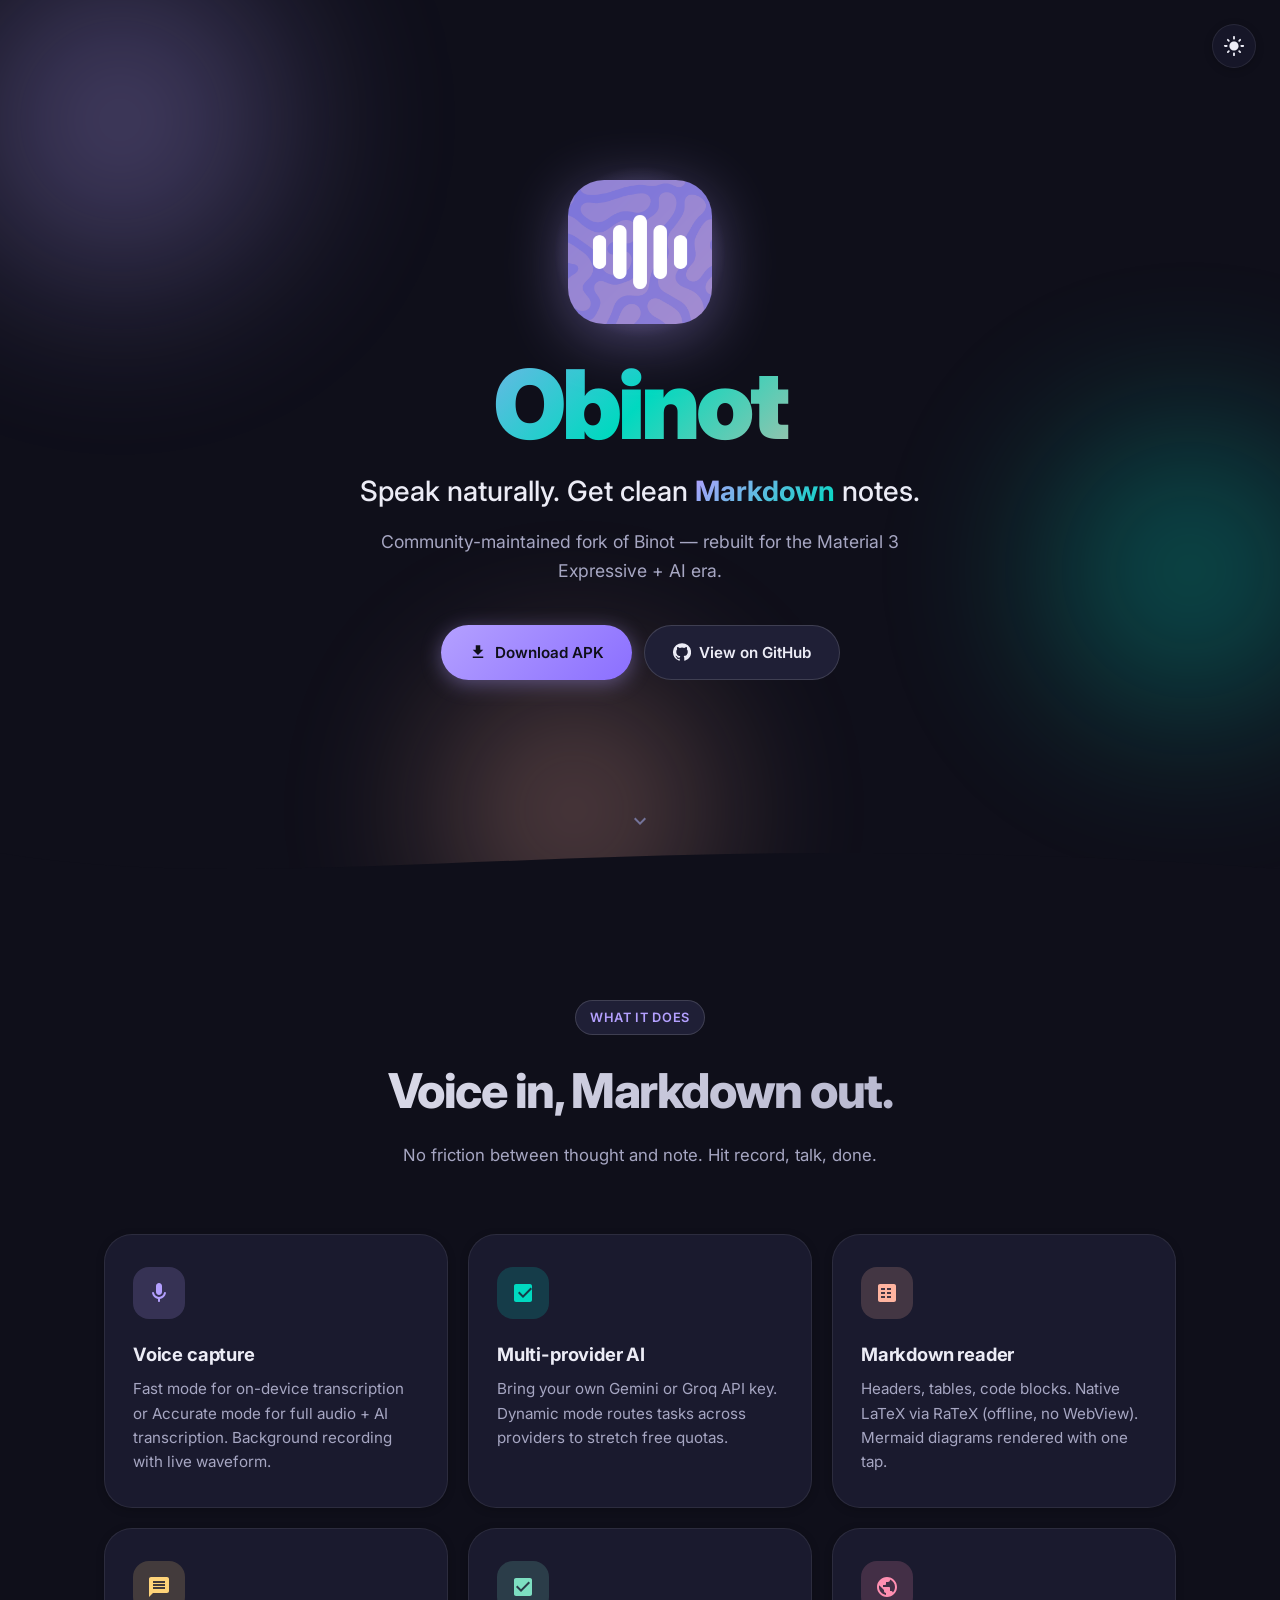
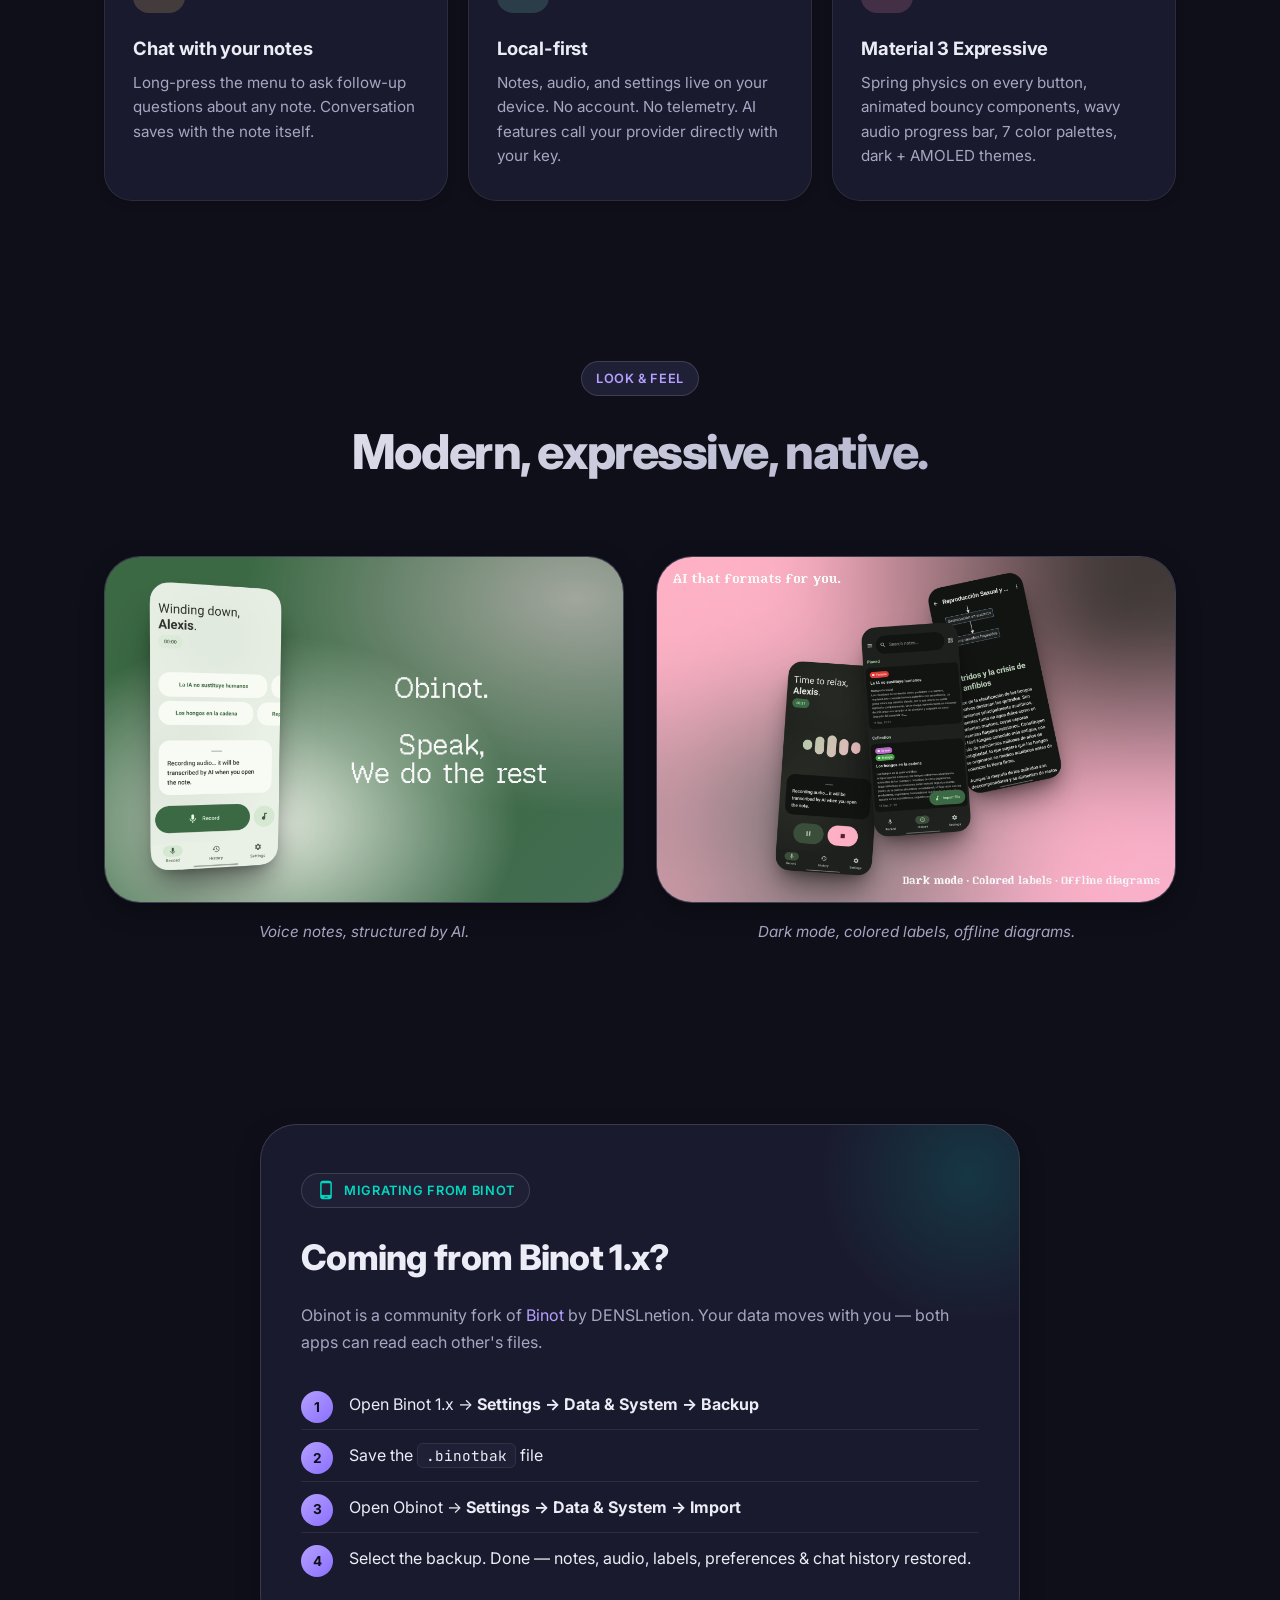
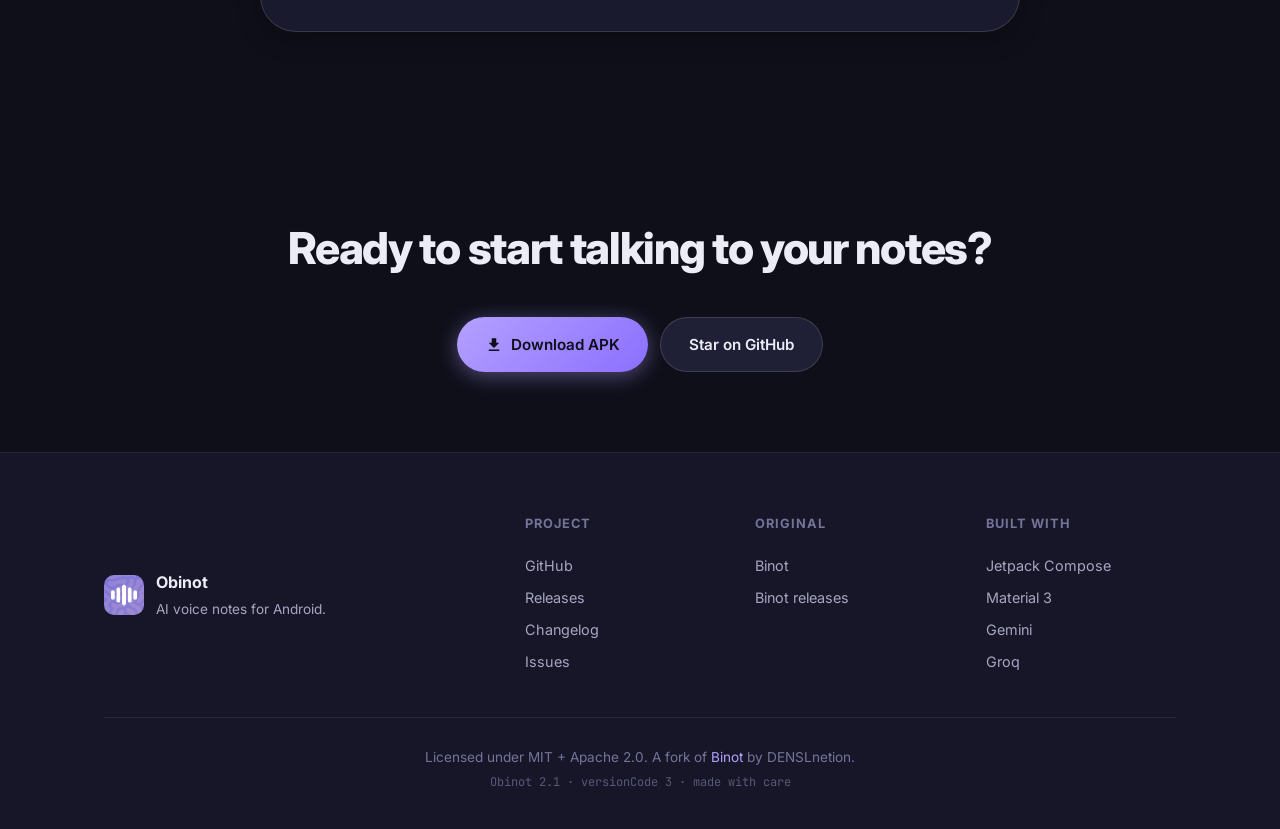
==== docs/index.html @ 1df6c712 "Website" ====
<!DOCTYPE html>
<html lang="en" data-theme="dark">
<head>
  <meta charset="UTF-8" />
  <meta name="viewport" content="width=device-width, initial-scale=1.0" />
  <meta name="theme-color" content="#0F0F1A" />
  <meta name="description" content="Obinot is a community-maintained fork of Binot. AI voice notes for Android: record, transcribe, and turn audio into clean Markdown. Material 3 Expressive, offline-first, open source." />
  <meta name="keywords" content="Obinot, Binot, AI voice notes, voice transcription, markdown notes, Android, Material 3 Expressive, Gemini, Groq, offline, open source" />
  <meta property="og:title" content="Obinot — AI voice notes for Android" />
  <meta property="og:description" content="Speak naturally. Get clean Markdown notes. Powered by Gemini or Groq, rendered offline with Material 3 Expressive." />
  <meta property="og:image" content="assets/cover.png" />
  <meta property="og:type" content="website" />
  <link rel="icon" type="image/png" href="assets/icon.png" />
  <link rel="preconnect" href="https://fonts.googleapis.com" />
  <link rel="preconnect" href="https://fonts.gstatic.com" crossorigin />
  <link href="https://fonts.googleapis.com/css2?family=Inter:wght@400;500;600;700;800;900&family=JetBrains+Mono:wght@400;500&display=swap" rel="stylesheet" />
  <link rel="stylesheet" href="styles.css" />
  <title>Obinot — AI voice notes for Android</title>
</head>
<body>

  <!-- Animated background blobs -->
  <div class="bg-blobs" aria-hidden="true">
    <div class="blob blob-1"></div>
    <div class="blob blob-2"></div>
    <div class="blob blob-3"></div>
  </div>

  <!-- Theme toggle (floating) -->
  <button class="theme-toggle" id="themeToggle" aria-label="Toggle theme">
    <svg class="icon-sun" xmlns="http://www.w3.org/2000/svg" viewBox="0 0 24 24" width="22" height="22" fill="currentColor"><path d="M12 7c-2.76 0-5 2.24-5 5s2.24 5 5 5 5-2.24 5-5-2.24-5-5-5zM2 13h2c.55 0 1-.45 1-1s-.45-1-1-1H2c-.55 0-1 .45-1 1s.45 1 1 1zm18 0h2c.55 0 1-.45 1-1s-.45-1-1-1h-2c-.55 0-1 .45-1 1s.45 1 1 1zM11 2v2c0 .55.45 1 1 1s1-.45 1-1V2c0-.55-.45-1-1-1s-1 .45-1 1zm0 18v2c0 .55.45 1 1 1s1-.45 1-1v-2c0-.55-.45-1-1-1s-1 .45-1 1zM5.99 4.58a.996.996 0 0 0-1.41 0 .996.996 0 0 0 0 1.41l1.06 1.06c.39.39 1.03.39 1.41 0s.39-1.03 0-1.41L5.99 4.58zm12.37 12.37a.996.996 0 0 0-1.41 0 .996.996 0 0 0 0 1.41l1.06 1.06c.39.39 1.03.39 1.41 0a.996.996 0 0 0 0-1.41l-1.06-1.06zm1.06-10.96a.996.996 0 0 0 0-1.41.996.996 0 0 0-1.41 0l-1.06 1.06c-.39.39-.39 1.03 0 1.41s1.03.39 1.41 0l1.06-1.06zM7.05 18.36a.996.996 0 0 0 0-1.41.996.996 0 0 0-1.41 0l-1.06 1.06c-.39.39-.39 1.03 0 1.41s1.03.39 1.41 0l1.06-1.06z"/></svg>
    <svg class="icon-moon" xmlns="http://www.w3.org/2000/svg" viewBox="0 0 24 24" width="22" height="22" fill="currentColor"><path d="M21.64 13a9 9 0 1 1-10.63-10.6 1 1 0 0 1 1.05 1.37 7 7 0 0 0 8.21 8.21 1 1 0 0 1 1.37 1.02z"/></svg>
  </button>

  <!-- ===== HERO ===== -->
  <section class="hero">
    <div class="container">
      <div class="hero-icon" data-float>
        <div class="hero-icon-glow"></div>
        <img src="assets/icon.png" alt="Obinot icon" />
      </div>

      <h1 class="hero-title">
        <span class="word" data-reveal>Obinot</span>
      </h1>

      <p class="hero-tagline" data-reveal>
        Speak naturally. Get clean <span class="text-gradient">Markdown</span> notes.
      </p>

      <p class="hero-sub" data-reveal>
        Community-maintained fork of Binot — rebuilt for the Material 3 Expressive + AI era.
      </p>

      <div class="hero-cta" data-reveal>
        <a href="https://github.com/LexicoON/Obinot/releases" class="btn btn-primary">
          <svg xmlns="http://www.w3.org/2000/svg" viewBox="0 0 24 24" width="18" height="18" fill="currentColor"><path d="M19 9h-4V3H9v6H5l7 7 7-7zM5 18v2h14v-2H5z"/></svg>
          Download APK
        </a>
        <a href="https://github.com/LexicoON/Obinot" class="btn btn-secondary">
          <svg xmlns="http://www.w3.org/2000/svg" viewBox="0 0 24 24" width="18" height="18" fill="currentColor"><path d="M12 .3a12 12 0 0 0-3.8 23.38c.6.12.83-.26.83-.57v-2c-3.34.72-4.04-1.61-4.04-1.61-.55-1.39-1.34-1.76-1.34-1.76-1.08-.74.09-.73.09-.73 1.2.09 1.84 1.24 1.84 1.24 1.07 1.84 2.81 1.3 3.5 1 .11-.78.42-1.31.76-1.61-2.66-.3-5.47-1.33-5.47-5.93 0-1.31.47-2.38 1.24-3.22-.13-.3-.54-1.52.11-3.18 0 0 1-.32 3.3 1.23a11.5 11.5 0 0 1 6 0c2.28-1.55 3.29-1.23 3.29-1.23.66 1.66.25 2.88.12 3.18.77.84 1.23 1.91 1.23 3.22 0 4.61-2.81 5.62-5.48 5.92.43.37.81 1.1.81 2.22v3.29c0 .31.22.7.83.58A12 12 0 0 0 12 .3"/></svg>
          View on GitHub
        </a>
      </div>

      <!-- Scroll hint -->
      <a href="#features" class="scroll-hint" aria-label="Scroll to features">
        <svg xmlns="http://www.w3.org/2000/svg" viewBox="0 0 24 24" width="24" height="24" fill="currentColor"><path d="M7.41 8.59L12 13.17l4.59-4.58L18 10l-6 6-6-6 1.41-1.41z"/></svg>
      </a>
    </div>

    <!-- Wave divider -->
    <svg class="wave-divider" viewBox="0 0 1440 100" preserveAspectRatio="none" aria-hidden="true">
      <path d="M0,40 C320,100 720,0 1440,60 L1440,100 L0,100 Z" fill="currentColor"></path>
    </svg>
  </section>

  <!-- ===== FEATURES ===== -->
  <section class="features" id="features">
    <div class="container">
      <div class="section-head">
        <span class="eyebrow" data-reveal>What it does</span>
        <h2 data-reveal>Voice in, Markdown out.</h2>
        <p data-reveal>No friction between thought and note. Hit record, talk, done.</p>
      </div>

      <div class="features-grid">
        <article class="feature-card" data-lift>
          <div class="feature-icon icon-violet">
            <svg xmlns="http://www.w3.org/2000/svg" viewBox="0 0 24 24" width="24" height="24" fill="currentColor"><path d="M12 14c1.66 0 3-1.34 3-3V5c0-1.66-1.34-3-3-3S9 3.34 9 5v6c0 1.66 1.34 3 3 3zm5.91-3c-.49 0-.9.36-.98.85C16.52 14.2 14.47 16 12 16s-4.52-1.8-4.93-4.15c-.08-.49-.49-.85-.98-.85-.61 0-1.09.54-1 1.14.49 3 2.89 5.35 5.91 5.78V20c0 .55.45 1 1 1s1-.45 1-1v-2.08c3.02-.43 5.42-2.78 5.91-5.78.1-.6-.39-1.14-1-1.14z"/></svg>
          </div>
          <h3>Voice capture</h3>
          <p>Fast mode for on-device transcription or Accurate mode for full audio + AI transcription. Background recording with live waveform.</p>
        </article>

        <article class="feature-card" data-lift>
          <div class="feature-icon icon-cyan">
            <svg xmlns="http://www.w3.org/2000/svg" viewBox="0 0 24 24" width="24" height="24" fill="currentColor"><path d="M19 3H5c-1.1 0-2 .9-2 2v14c0 1.1.9 2 2 2h14c1.1 0 2-.9 2-2V5c0-1.1-.9-2-2-2zm-7 14l-5-5 1.41-1.41L12 14.17l7.59-7.59L21 8l-9 9z"/></svg>
          </div>
          <h3>Multi-provider AI</h3>
          <p>Bring your own Gemini or Groq API key. Dynamic mode routes tasks across providers to stretch free quotas.</p>
        </article>

        <article class="feature-card" data-lift>
          <div class="feature-icon icon-coral">
            <svg xmlns="http://www.w3.org/2000/svg" viewBox="0 0 24 24" width="24" height="24" fill="currentColor"><path d="M19 3H5c-1.1 0-2 .9-2 2v14c0 1.1.9 2 2 2h14c1.1 0 2-.9 2-2V5c0-1.1-.9-2-2-2zm-9 14H6v-2h4v2zm0-4H6v-2h4v2zm0-4H6V7h4v2zm6 8h-4v-2h4v2zm0-4h-4v-2h4v2zm0-4h-4V7h4v2z"/></svg>
          </div>
          <h3>Markdown reader</h3>
          <p>Headers, tables, code blocks. Native LaTeX via RaTeX (offline, no WebView). Mermaid diagrams rendered with one tap.</p>
        </article>

        <article class="feature-card" data-lift>
          <div class="feature-icon icon-amber">
            <svg xmlns="http://www.w3.org/2000/svg" viewBox="0 0 24 24" width="24" height="24" fill="currentColor"><path d="M20 2H4c-1.1 0-1.99.9-1.99 2L2 22l4-4h14c1.1 0 2-.9 2-2V4c0-1.1-.9-2-2-2zm-2 12H6v-2h12v2zm0-3H6V9h12v2zm0-3H6V6h12v2z"/></svg>
          </div>
          <h3>Chat with your notes</h3>
          <p>Long-press the menu to ask follow-up questions about any note. Conversation saves with the note itself.</p>
        </article>

        <article class="feature-card" data-lift>
          <div class="feature-icon icon-mint">
            <svg xmlns="http://www.w3.org/2000/svg" viewBox="0 0 24 24" width="24" height="24" fill="currentColor"><path d="M19 3H5c-1.11 0-2 .89-2 2v14c0 1.11.89 2 2 2h14c1.11 0 2-.89 2-2V5c0-1.11-.89-2-2-2zm-9 14l-5-5 1.41-1.41L10 14.17l7.59-7.59L19 8l-9 9z"/></svg>
          </div>
          <h3>Local-first</h3>
          <p>Notes, audio, and settings live on your device. No account. No telemetry. AI features call your provider directly with your key.</p>
        </article>

        <article class="feature-card" data-lift>
          <div class="feature-icon icon-rose">
            <svg xmlns="http://www.w3.org/2000/svg" viewBox="0 0 24 24" width="24" height="24" fill="currentColor"><path d="M12 2C6.48 2 2 6.48 2 12s4.48 10 10 10 10-4.48 10-10S17.52 2 12 2zm-1 17.93c-3.95-.49-7-3.85-7-7.93 0-.62.08-1.21.21-1.79L9 15v1c0 1.1.9 2 2 2v1.93zm6.9-2.54c-.26-.81-1-1.39-1.9-1.39h-1v-3c0-.55-.45-1-1-1H8v-2h2c.55 0 1-.45 1-1V7h2c1.1 0 2-.9 2-2v-.41c2.93 1.19 5 4.06 5 7.41 0 2.08-.8 3.97-2.1 5.39z"/></svg>
          </div>
          <h3>Material 3 Expressive</h3>
          <p>Spring physics on every button, animated bouncy components, wavy audio progress bar, 7 color palettes, dark + AMOLED themes.</p>
        </article>
      </div>
    </div>
  </section>

  <!-- ===== SCREENSHOTS ===== -->
  <section class="screenshots">
    <div class="container">
      <div class="section-head">
        <span class="eyebrow" data-reveal>Look &amp; feel</span>
        <h2 data-reveal>Modern, expressive, native.</h2>
      </div>

      <div class="shot-grid">
        <figure class="shot" data-reveal>
          <div class="shot-frame">
            <img src="assets/cover.png" alt="Obinot — voice notes, structured by AI" loading="lazy" />
          </div>
          <figcaption>Voice notes, structured by AI.</figcaption>
        </figure>

        <figure class="shot" data-reveal>
          <div class="shot-frame">
            <img src="assets/features.png" alt="Dark mode, colored labels, offline diagrams" loading="lazy" />
          </div>
          <figcaption>Dark mode, colored labels, offline diagrams.</figcaption>
        </figure>
      </div>
    </div>
  </section>

  <!-- ===== FROM BINOT ===== -->
  <section class="from-binot">
    <div class="container">
      <div class="migration-card" data-reveal>
        <div class="migration-badge">
          <svg xmlns="http://www.w3.org/2000/svg" viewBox="0 0 24 24" width="20" height="20" fill="currentColor"><path d="M16 1H8C6.34 1 5 2.34 5 4v16c0 1.66 1.34 3 3 3h8c1.66 0 3-1.34 3-3V4c0-1.66-1.34-3-3-3zm-2 20h-4v-1h4v1zm3.25-3H6.75V4h10.5v14z"/></svg>
          Migrating from Binot
        </div>

        <h2>Coming from Binot 1.x?</h2>
        <p>Obinot is a community fork of <a href="https://github.com/DENSLnetion/Binot">Binot</a> by DENSLnetion. Your data moves with you — both apps can read each other's files.</p>

        <ol class="migration-steps">
          <li>Open Binot 1.x → <strong>Settings → Data &amp; System → Backup</strong></li>
          <li>Save the <code>.binotbak</code> file</li>
          <li>Open Obinot → <strong>Settings → Data &amp; System → Import</strong></li>
          <li>Select the backup. Done — notes, audio, labels, preferences &amp; chat history restored.</li>
        </ol>
      </div>
    </div>
  </section>

  <!-- ===== FINAL CTA ===== -->
  <section class="final-cta">
    <div class="container">
      <h2 data-reveal>Ready to start talking to your notes?</h2>
      <div class="hero-cta" data-reveal>
        <a href="https://github.com/LexicoON/Obinot/releases" class="btn btn-primary">
          <svg xmlns="http://www.w3.org/2000/svg" viewBox="0 0 24 24" width="18" height="18" fill="currentColor"><path d="M19 9h-4V3H9v6H5l7 7 7-7zM5 18v2h14v-2H5z"/></svg>
          Download APK
        </a>
        <a href="https://github.com/LexicoON/Obinot" class="btn btn-secondary">
          Star on GitHub
        </a>
      </div>
    </div>
  </section>

  <!-- ===== FOOTER ===== -->
  <footer class="footer">
    <div class="container">
      <div class="footer-grid">
        <div class="footer-brand">
          <img src="assets/icon.png" alt="" class="footer-icon" />
          <div>
            <strong>Obinot</strong>
            <span>AI voice notes for Android.</span>
          </div>
        </div>

        <div class="footer-links">
          <h4>Project</h4>
          <a href="https://github.com/LexicoON/Obinot">GitHub</a>
          <a href="https://github.com/LexicoON/Obinot/releases">Releases</a>
          <a href="https://github.com/LexicoON/Obinot/blob/main/CHANGELOG_2.1.md">Changelog</a>
          <a href="https://github.com/LexicoON/Obinot/issues">Issues</a>
        </div>

        <div class="footer-links">
          <h4>Original</h4>
          <a href="https://github.com/DENSLnetion/Binot">Binot</a>
          <a href="https://github.com/DENSLnetion/Binot/releases">Binot releases</a>
        </div>

        <div class="footer-links">
          <h4>Built with</h4>
          <a href="https://www.jetbrains.com/lp/compose-multiplatform/">Jetpack Compose</a>
          <a href="https://m3.material.io/">Material 3</a>
          <a href="https://ai.google.dev/">Gemini</a>
          <a href="https://groq.com/">Groq</a>
        </div>
      </div>

      <div class="footer-bottom">
        <p>Licensed under MIT + Apache 2.0. A fork of <a href="https://github.com/DENSLnetion/Binot">Binot</a> by DENSLnetion.</p>
        <p class="footer-mono">Obinot 2.1 · versionCode 3 · made with care</p>
      </div>
    </div>
  </footer>

  <script src="script.js"></script>
</body>
</html>
---- docs/styles.css ----
/* ============================================================
   Obinot landing page — Material 3 Expressive
   ============================================================ */

:root {
  /* Brand palette (vibrant Material 3 Expressive) */
  --primary: #B4A0FF;
  --primary-deep: #8B6FFF;
  --secondary: #00D9C0;
  --tertiary: #FFB4A0;
  --accent-amber: #FFD479;
  --accent-mint: #7DDFC1;
  --accent-rose: #FF8FB1;

  /* Surfaces */
  --bg: #0F0F1A;
  --bg-elev-1: #161628;
  --bg-elev-2: #1F1F36;
  --surface: #1A1A2E;
  --surface-hi: #232342;
  --border: rgba(255, 255, 255, 0.08);
  --border-hi: rgba(255, 255, 255, 0.14);

  /* Text */
  --text: #ECECF6;
  --text-dim: #A6A6C2;
  --text-muted: #74749A;

  /* Effects */
  --shadow-sm: 0 2px 8px rgba(0,0,0,0.2);
  --shadow-md: 0 8px 24px rgba(0,0,0,0.3);
  --shadow-lg: 0 24px 48px rgba(0,0,0,0.4);
  --glow-primary: 0 0 60px rgba(180, 160, 255, 0.35);
  --glow-cyan: 0 0 60px rgba(0, 217, 192, 0.3);

  /* Type */
  --font-sans: 'Inter', -apple-system, BlinkMacSystemFont, system-ui, sans-serif;
  --font-mono: 'JetBrains Mono', ui-monospace, SFMono-Regular, monospace;

  /* Motion */
  --ease-spring: cubic-bezier(0.34, 1.56, 0.64, 1);
  --ease-smooth: cubic-bezier(0.4, 0, 0.2, 1);

  /* Layout */
  --radius-sm: 12px;
  --radius-md: 20px;
  --radius-lg: 28px;
  --radius-xl: 36px;
  --max-w: 1120px;
}

/* Light theme overrides */
[data-theme="light"] {
  --bg: #FAFAFC;
  --bg-elev-1: #FFFFFF;
  --bg-elev-2: #F2F2F8;
  --surface: #FFFFFF;
  --surface-hi: #F8F8FD;
  --border: rgba(0, 0, 0, 0.06);
  --border-hi: rgba(0, 0, 0, 0.12);
  --text: #1A1A2E;
  --text-dim: #4F4F6E;
  --text-muted: #74749A;
  --shadow-sm: 0 2px 8px rgba(0,0,0,0.05);
  --shadow-md: 0 8px 24px rgba(0,0,0,0.08);
  --shadow-lg: 0 24px 48px rgba(0,0,0,0.12);
}

/* ============================================================
   Reset & base
   ============================================================ */
*, *::before, *::after { box-sizing: border-box; }
* { margin: 0; padding: 0; }

html { scroll-behavior: smooth; -webkit-text-size-adjust: 100%; }

body {
  font-family: var(--font-sans);
  background: var(--bg);
  color: var(--text);
  line-height: 1.65;
  font-size: 16px;
  overflow-x: hidden;
  min-height: 100vh;
  -webkit-font-smoothing: antialiased;
  -moz-osx-font-smoothing: grayscale;
  transition: background-color 0.4s var(--ease-smooth), color 0.4s var(--ease-smooth);
}

a { color: var(--primary); text-decoration: none; transition: color 0.2s; }
a:hover { color: var(--primary-deep); }

img { display: block; max-width: 100%; height: auto; }

code {
  font-family: var(--font-mono);
  font-size: 0.9em;
  padding: 2px 8px;
  background: var(--bg-elev-2);
  border-radius: 6px;
  border: 1px solid var(--border);
}

.container {
  max-width: var(--max-w);
  margin: 0 auto;
  padding: 0 24px;
}

/* ============================================================
   Background blobs (depth)
   ============================================================ */
.bg-blobs {
  position: fixed;
  inset: 0;
  pointer-events: none;
  z-index: 0;
  overflow: hidden;
}
.blob {
  position: absolute;
  border-radius: 50%;
  filter: blur(80px);
  opacity: 0.45;
  animation: blob-drift 20s ease-in-out infinite;
}
.blob-1 {
  width: 480px; height: 480px;
  background: radial-gradient(circle, var(--primary), transparent 70%);
  top: -120px; left: -120px;
}
.blob-2 {
  width: 420px; height: 420px;
  background: radial-gradient(circle, var(--secondary), transparent 70%);
  top: 40%; right: -120px;
  animation-delay: -7s;
}
.blob-3 {
  width: 380px; height: 380px;
  background: radial-gradient(circle, var(--tertiary), transparent 70%);
  bottom: -100px; left: 30%;
  animation-delay: -14s;
}
[data-theme="light"] .blob { opacity: 0.25; }

@keyframes blob-drift {
  0%, 100% { transform: translate(0, 0) scale(1); }
  33% { transform: translate(60px, -40px) scale(1.1); }
  66% { transform: translate(-40px, 60px) scale(0.95); }
}

/* ============================================================
   Theme toggle
   ============================================================ */
.theme-toggle {
  position: fixed;
  top: 24px; right: 24px;
  z-index: 50;
  width: 44px; height: 44px;
  border-radius: 50%;
  background: var(--bg-elev-1);
  border: 1px solid var(--border);
  color: var(--text);
  cursor: pointer;
  display: flex;
  align-items: center;
  justify-content: center;
  backdrop-filter: blur(20px);
  box-shadow: var(--shadow-sm);
  transition: transform 0.3s var(--ease-spring), background 0.3s;
}
.theme-toggle:hover {
  transform: scale(1.1) rotate(15deg);
  background: var(--bg-elev-2);
}
.theme-toggle .icon-moon { display: none; }
[data-theme="light"] .theme-toggle .icon-sun { display: none; }
[data-theme="light"] .theme-toggle .icon-moon { display: block; }

/* ============================================================
   Hero
   ============================================================ */
.hero {
  position: relative;
  min-height: 100vh;
  display: flex;
  align-items: center;
  padding: 80px 0 120px;
  overflow: hidden;
}

.hero-icon {
  position: relative;
  width: 144px;
  height: 144px;
  margin: 0 auto 32px;
}
.hero-icon img {
  width: 100%; height: 100%;
  border-radius: 36px;
  position: relative;
  z-index: 2;
  filter: drop-shadow(0 12px 32px rgba(180, 160, 255, 0.4));
}
.hero-icon-glow {
  position: absolute;
  inset: -30px;
  background: radial-gradient(circle, rgba(180, 160, 255, 0.55), transparent 60%);
  border-radius: 50%;
  z-index: 1;
  animation: glow-pulse 3s ease-in-out infinite;
}
@keyframes glow-pulse {
  0%, 100% { transform: scale(1); opacity: 0.6; }
  50% { transform: scale(1.15); opacity: 1; }
}

.hero-title {
  font-size: clamp(3rem, 10vw, 6rem);
  font-weight: 900;
  letter-spacing: -0.04em;
  text-align: center;
  margin-bottom: 16px;
  background: linear-gradient(135deg, var(--primary) 0%, var(--secondary) 50%, var(--tertiary) 100%);
  -webkit-background-clip: text;
  background-clip: text;
  -webkit-text-fill-color: transparent;
  line-height: 1;
}

.hero-tagline {
  font-size: clamp(1.25rem, 3vw, 1.75rem);
  font-weight: 500;
  text-align: center;
  color: var(--text);
  margin-bottom: 12px;
}
.text-gradient {
  background: linear-gradient(135deg, var(--primary), var(--secondary));
  -webkit-background-clip: text;
  background-clip: text;
  -webkit-text-fill-color: transparent;
  font-weight: 700;
}

.hero-sub {
  text-align: center;
  color: var(--text-dim);
  font-size: clamp(0.95rem, 2vw, 1.1rem);
  margin-bottom: 40px;
  max-width: 560px;
  margin-left: auto;
  margin-right: auto;
}

.hero-cta {
  display: flex;
  gap: 12px;
  justify-content: center;
  flex-wrap: wrap;
  margin-top: 16px;
}

.btn {
  display: inline-flex;
  align-items: center;
  gap: 8px;
  padding: 14px 28px;
  border-radius: 999px;
  font-weight: 600;
  font-size: 0.95rem;
  border: none;
  cursor: pointer;
  text-decoration: none;
  transition: transform 0.3s var(--ease-spring), box-shadow 0.3s, background 0.3s;
  position: relative;
  overflow: hidden;
}
.btn:active {
  transform: scale(0.96) !important;
}
.btn-primary {
  background: linear-gradient(135deg, var(--primary), var(--primary-deep));
  color: #0F0F1A;
  box-shadow: 0 4px 20px rgba(180, 160, 255, 0.4);
}
.btn-primary:hover {
  transform: scale(1.06) translateY(-2px);
  box-shadow: 0 8px 32px rgba(180, 160, 255, 0.6);
  color: #0F0F1A;
}
.btn-secondary {
  background: var(--bg-elev-2);
  color: var(--text);
  border: 1px solid var(--border-hi);
}
.btn-secondary:hover {
  transform: scale(1.06) translateY(-2px);
  background: var(--surface-hi);
  color: var(--text);
}

/* Scroll hint */
.scroll-hint {
  position: absolute;
  bottom: 60px;
  left: 50%;
  transform: translateX(-50%);
  color: var(--text-muted);
  animation: bounce 2s ease-in-out infinite;
}
@keyframes bounce {
  0%, 100% { transform: translate(-50%, 0); }
  50% { transform: translate(-50%, 8px); }
}

/* Wave divider */
.wave-divider {
  position: absolute;
  bottom: -1px; left: 0;
  width: 100%; height: 80px;
  color: var(--bg);
}

/* ============================================================
   Features
   ============================================================ */
.features {
  position: relative;
  z-index: 1;
  padding: 100px 0 80px;
}

.section-head {
  text-align: center;
  margin-bottom: 64px;
}
.eyebrow {
  display: inline-block;
  padding: 6px 14px;
  background: var(--bg-elev-2);
  border: 1px solid var(--border-hi);
  border-radius: 999px;
  font-size: 0.8rem;
  font-weight: 600;
  color: var(--primary);
  letter-spacing: 0.05em;
  text-transform: uppercase;
  margin-bottom: 16px;
}
.section-head h2 {
  font-size: clamp(2rem, 5vw, 3rem);
  font-weight: 800;
  letter-spacing: -0.03em;
  margin-bottom: 12px;
  background: linear-gradient(135deg, var(--text), var(--text-dim));
  -webkit-background-clip: text;
  background-clip: text;
  -webkit-text-fill-color: transparent;
}
.section-head p {
  color: var(--text-dim);
  font-size: 1.05rem;
  max-width: 540px;
  margin: 0 auto;
}

.features-grid {
  display: grid;
  grid-template-columns: repeat(auto-fit, minmax(280px, 1fr));
  gap: 20px;
}

.feature-card {
  position: relative;
  padding: 32px 28px;
  background: var(--surface);
  border: 1px solid var(--border);
  border-radius: var(--radius-lg);
  box-shadow: var(--shadow-sm);
  transition: transform 0.4s var(--ease-spring), box-shadow 0.4s, border-color 0.3s, background 0.3s;
  overflow: hidden;
}
.feature-card::before {
  content: "";
  position: absolute;
  inset: 0;
  background: radial-gradient(circle at top right, rgba(180, 160, 255, 0.08), transparent 60%);
  opacity: 0;
  transition: opacity 0.4s;
  pointer-events: none;
}
.feature-card:hover {
  transform: translateY(-8px);
  box-shadow: var(--shadow-md);
  border-color: var(--border-hi);
}
.feature-card:hover::before { opacity: 1; }

.feature-icon {
  display: inline-flex;
  align-items: center;
  justify-content: center;
  width: 52px; height: 52px;
  border-radius: 16px;
  margin-bottom: 20px;
  position: relative;
  isolation: isolate;
}
.feature-icon::before {
  content: "";
  position: absolute;
  inset: 0;
  border-radius: inherit;
  opacity: 0.18;
  z-index: -1;
}
.icon-violet { color: var(--primary); }
.icon-violet::before { background: var(--primary); }
.icon-cyan { color: var(--secondary); }
.icon-cyan::before { background: var(--secondary); }
.icon-coral { color: var(--tertiary); }
.icon-coral::before { background: var(--tertiary); }
.icon-amber { color: var(--accent-amber); }
.icon-amber::before { background: var(--accent-amber); }
.icon-mint { color: var(--accent-mint); }
.icon-mint::before { background: var(--accent-mint); }
.icon-rose { color: var(--accent-rose); }
.icon-rose::before { background: var(--accent-rose); }

.feature-card h3 {
  font-size: 1.15rem;
  font-weight: 700;
  margin-bottom: 8px;
  letter-spacing: -0.01em;
}
.feature-card p {
  color: var(--text-dim);
  font-size: 0.95rem;
  line-height: 1.6;
}

/* ============================================================
   Screenshots
   ============================================================ */
.screenshots {
  padding: 80px 0 100px;
  position: relative;
  z-index: 1;
}
.shot-grid {
  display: grid;
  grid-template-columns: repeat(auto-fit, minmax(320px, 1fr));
  gap: 32px;
}
.shot {
  margin: 0;
}
.shot-frame {
  border-radius: var(--radius-xl);
  overflow: hidden;
  background: var(--bg-elev-2);
  border: 1px solid var(--border-hi);
  box-shadow: var(--shadow-md);
  transition: transform 0.5s var(--ease-spring), box-shadow 0.5s;
  position: relative;
}
.shot-frame::after {
  content: "";
  position: absolute;
  inset: 0;
  background: linear-gradient(135deg, transparent 60%, rgba(180, 160, 255, 0.08));
  pointer-events: none;
}
.shot-frame:hover {
  transform: translateY(-6px) scale(1.01);
  box-shadow: var(--shadow-lg);
}
.shot-frame img {
  width: 100%;
  height: auto;
  display: block;
}
.shot figcaption {
  margin-top: 16px;
  text-align: center;
  color: var(--text-dim);
  font-size: 0.95rem;
  font-style: italic;
}

/* ============================================================
   Migration card
   ============================================================ */
.from-binot {
  padding: 80px 0;
  position: relative;
  z-index: 1;
}
.migration-card {
  max-width: 760px;
  margin: 0 auto;
  padding: 48px 40px;
  background: var(--surface);
  border: 1px solid var(--border-hi);
  border-radius: var(--radius-xl);
  box-shadow: var(--shadow-md);
  position: relative;
  overflow: hidden;
}
.migration-card::before {
  content: "";
  position: absolute;
  top: -100px; right: -100px;
  width: 300px; height: 300px;
  background: radial-gradient(circle, rgba(0, 217, 192, 0.15), transparent 70%);
  border-radius: 50%;
  pointer-events: none;
}
.migration-badge {
  display: inline-flex;
  align-items: center;
  gap: 8px;
  padding: 6px 14px;
  background: var(--bg-elev-2);
  border: 1px solid var(--border-hi);
  border-radius: 999px;
  font-size: 0.8rem;
  font-weight: 600;
  color: var(--secondary);
  margin-bottom: 20px;
  text-transform: uppercase;
  letter-spacing: 0.05em;
}
.migration-card h2 {
  font-size: clamp(1.5rem, 4vw, 2.2rem);
  font-weight: 800;
  letter-spacing: -0.02em;
  margin-bottom: 16px;
}
.migration-card p {
  color: var(--text-dim);
  margin-bottom: 24px;
}
.migration-steps {
  padding-left: 0;
  list-style: none;
  counter-reset: step;
}
.migration-steps li {
  position: relative;
  padding: 12px 0 12px 48px;
  counter-increment: step;
  border-bottom: 1px solid var(--border);
}
.migration-steps li:last-child { border-bottom: none; }
.migration-steps li::before {
  content: counter(step);
  position: absolute;
  left: 0;
  top: 12px;
  width: 32px; height: 32px;
  border-radius: 50%;
  background: linear-gradient(135deg, var(--primary), var(--primary-deep));
  color: #0F0F1A;
  font-weight: 700;
  font-size: 0.85rem;
  display: flex;
  align-items: center;
  justify-content: center;
}

/* ============================================================
   Final CTA
   ============================================================ */
.final-cta {
  padding: 100px 0 80px;
  text-align: center;
  position: relative;
  z-index: 1;
}
.final-cta h2 {
  font-size: clamp(1.75rem, 5vw, 2.75rem);
  font-weight: 800;
  letter-spacing: -0.03em;
  margin-bottom: 32px;
}

/* ============================================================
   Footer
   ============================================================ */
.footer {
  padding: 60px 0 32px;
  background: var(--bg-elev-1);
  border-top: 1px solid var(--border);
  position: relative;
  z-index: 1;
}
.footer-grid {
  display: grid;
  grid-template-columns: 2fr repeat(3, 1fr);
  gap: 40px;
  margin-bottom: 40px;
}
.footer-brand {
  display: flex;
  align-items: center;
  gap: 12px;
}
.footer-icon {
  width: 40px; height: 40px;
  border-radius: 10px;
}
.footer-brand strong { display: block; font-weight: 700; }
.footer-brand span { font-size: 0.85rem; color: var(--text-dim); }
.footer-links h4 {
  font-size: 0.8rem;
  font-weight: 700;
  letter-spacing: 0.08em;
  text-transform: uppercase;
  color: var(--text-muted);
  margin-bottom: 16px;
}
.footer-links a {
  display: block;
  color: var(--text-dim);
  font-size: 0.9rem;
  padding: 4px 0;
  transition: color 0.2s, transform 0.2s;
}
.footer-links a:hover {
  color: var(--primary);
  transform: translateX(2px);
}
.footer-bottom {
  padding-top: 24px;
  border-top: 1px solid var(--border);
  text-align: center;
  color: var(--text-muted);
  font-size: 0.85rem;
}
.footer-bottom p { margin: 4px 0; }
.footer-mono {
  font-family: var(--font-mono);
  font-size: 0.75rem;
  opacity: 0.7;
}

/* ============================================================
   Reveal animations (Intersection Observer)
   ============================================================ */
[data-reveal] {
  opacity: 0;
  transform: translateY(30px);
  transition: opacity 0.8s var(--ease-smooth), transform 0.8s var(--ease-spring);
}
[data-reveal].is-visible {
  opacity: 1;
  transform: translateY(0);
}

[data-float] {
  animation: float 6s ease-in-out infinite;
}
@keyframes float {
  0%, 100% { transform: translateY(0); }
  50% { transform: translateY(-12px); }
}

/* Respect reduced motion */
@media (prefers-reduced-motion: reduce) {
  *, *::before, *::after {
    animation-duration: 0.01ms !important;
    animation-iteration-count: 1 !important;
    transition-duration: 0.01ms !important;
  }
  [data-reveal] { opacity: 1; transform: none; }
}

/* ============================================================
   Responsive
   ============================================================ */
@media (max-width: 768px) {
  .container { padding: 0 20px; }
  .hero { padding: 60px 0 100px; }
  .hero-icon { width: 112px; height: 112px; }
  .features, .screenshots, .from-binot, .final-cta { padding: 60px 0; }
  .migration-card { padding: 32px 24px; }
  .footer-grid { grid-template-columns: 1fr 1fr; gap: 32px; }
  .footer-brand { grid-column: 1 / -1; }
}

@media (max-width: 480px) {
  .footer-grid { grid-template-columns: 1fr; }
  .btn { padding: 12px 20px; font-size: 0.9rem; }
}
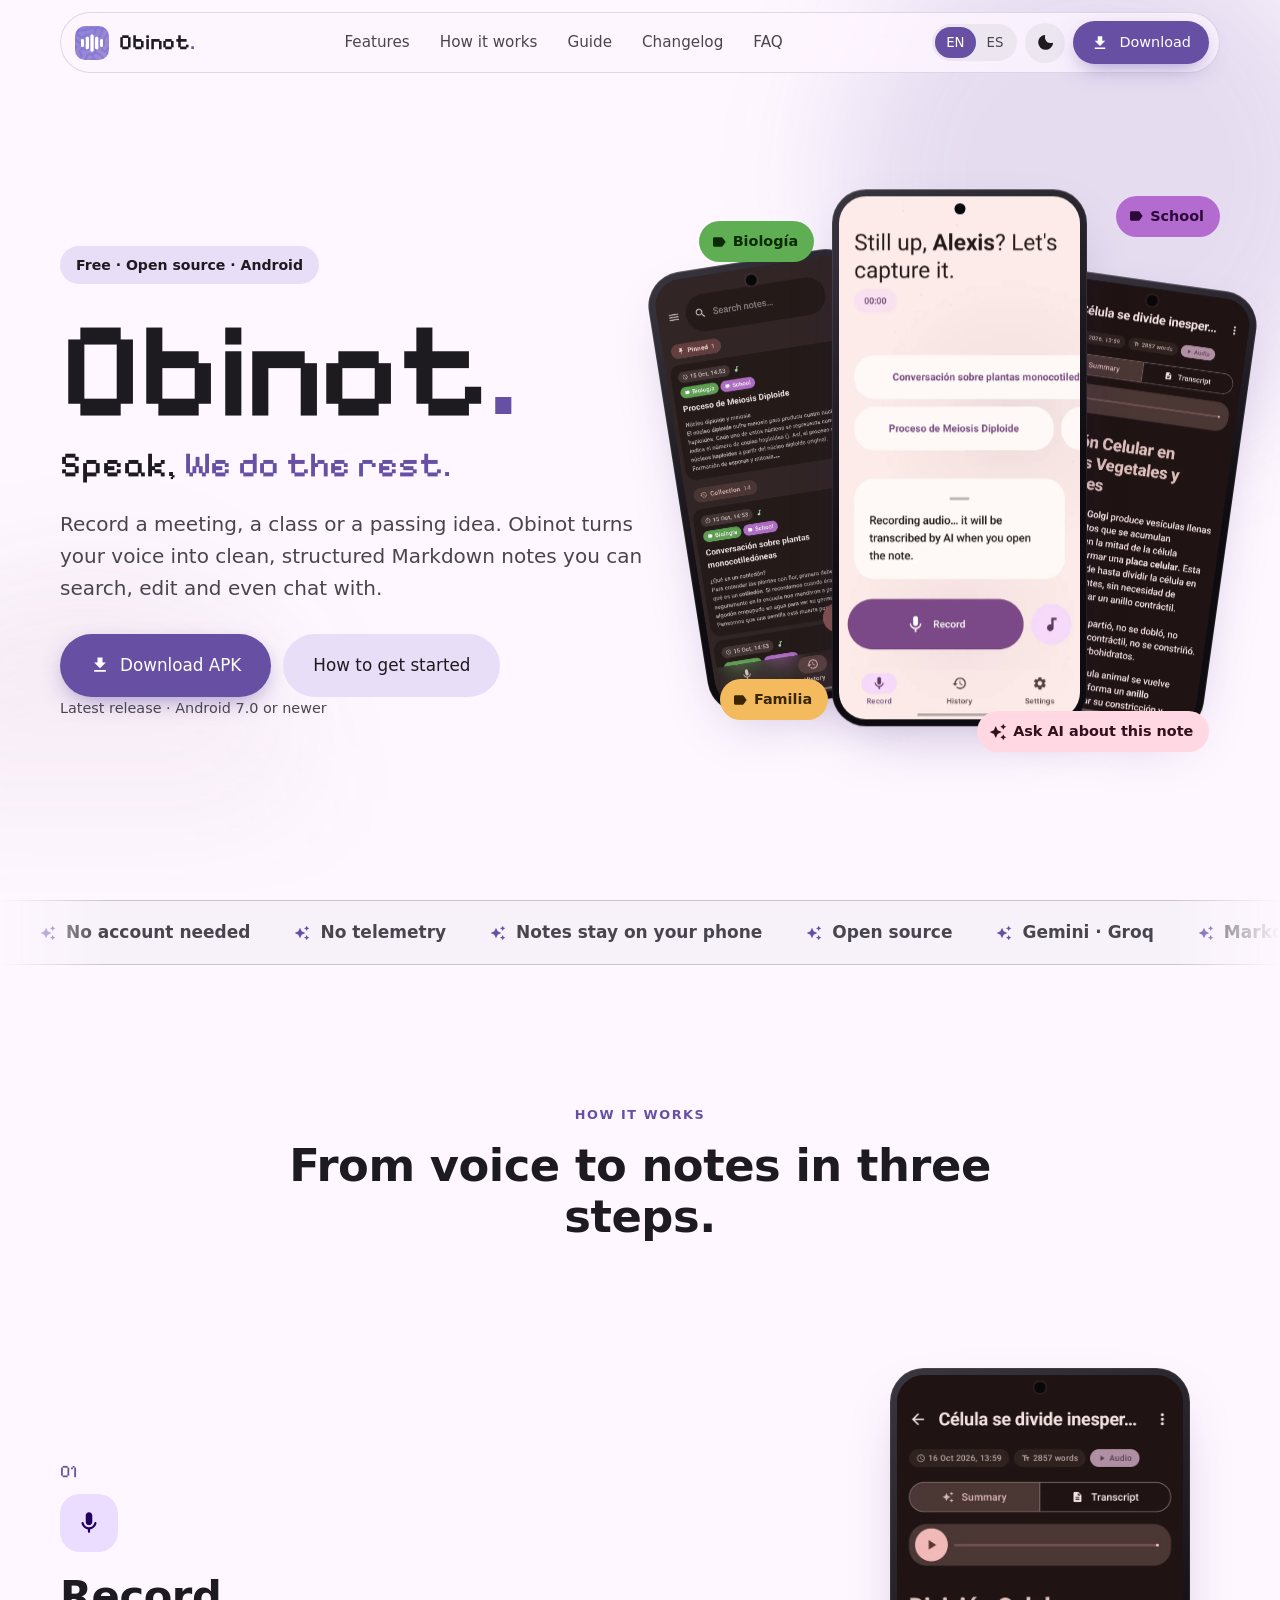
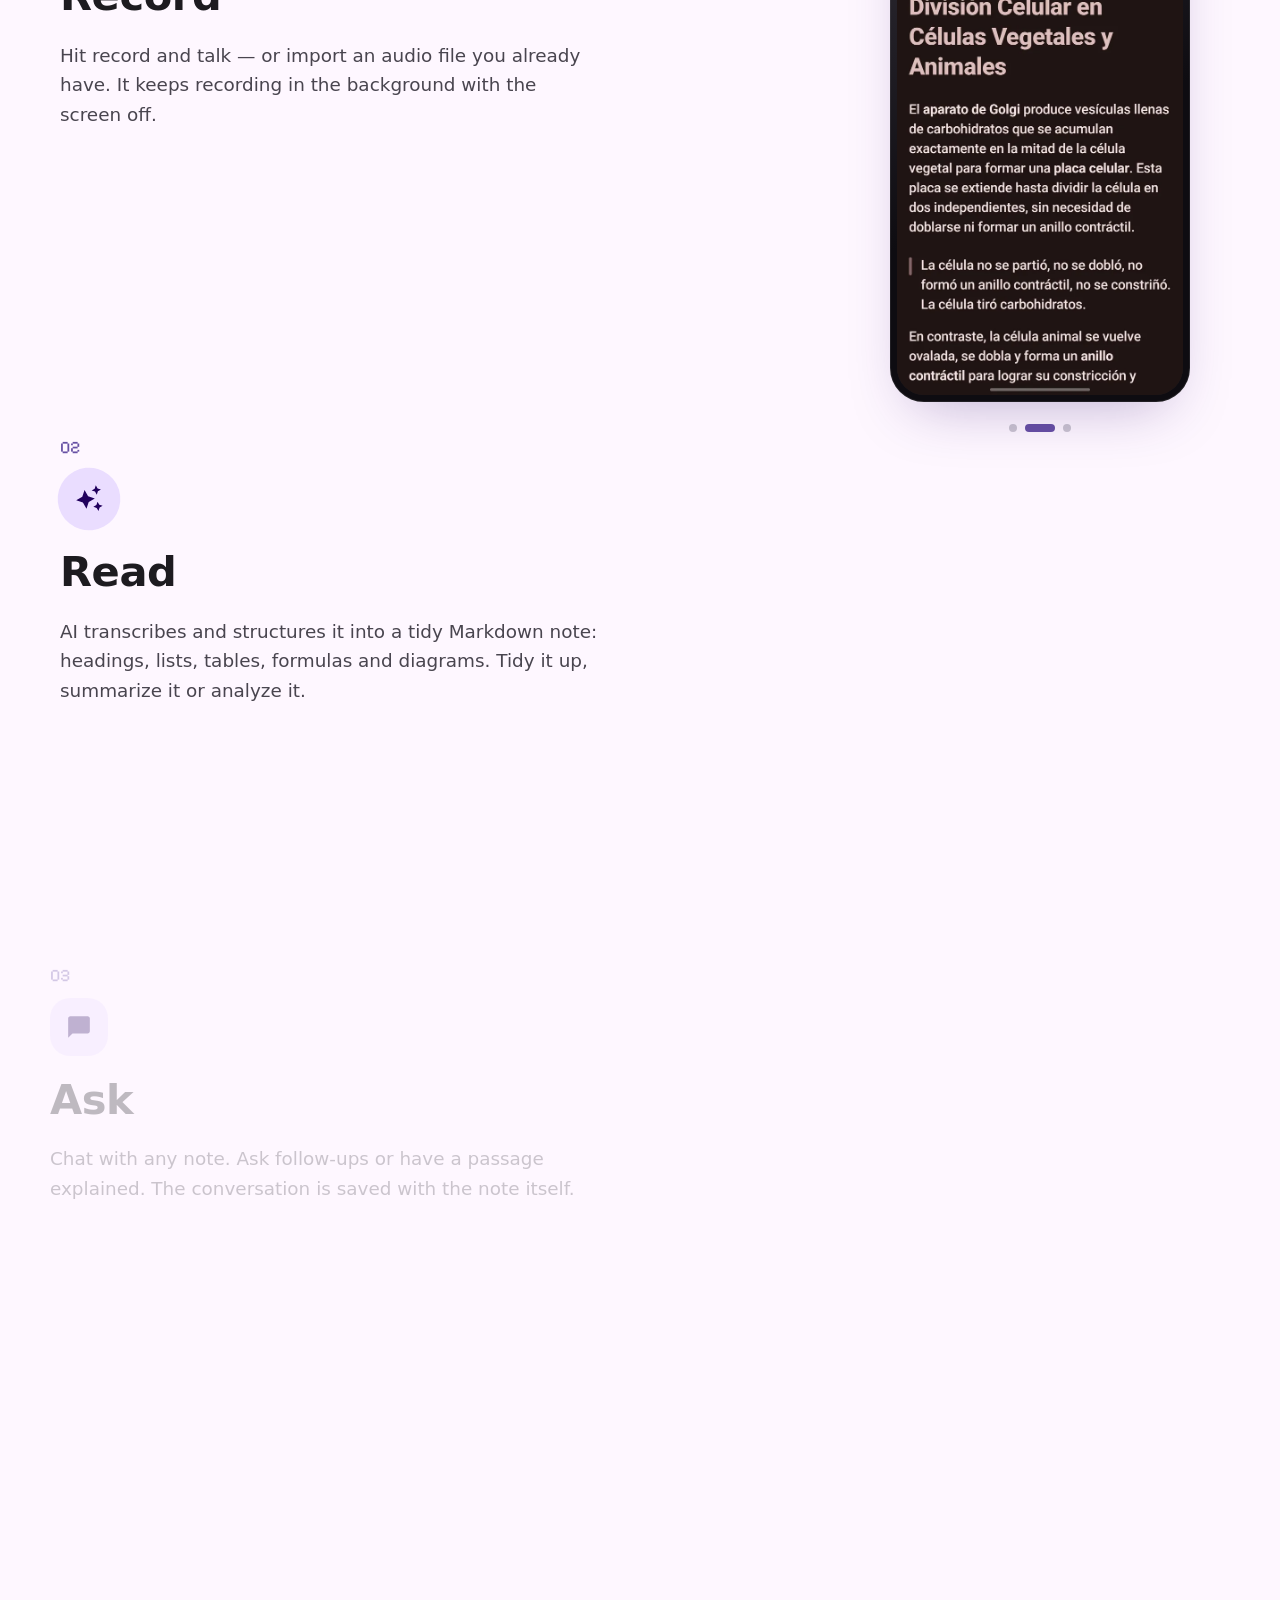
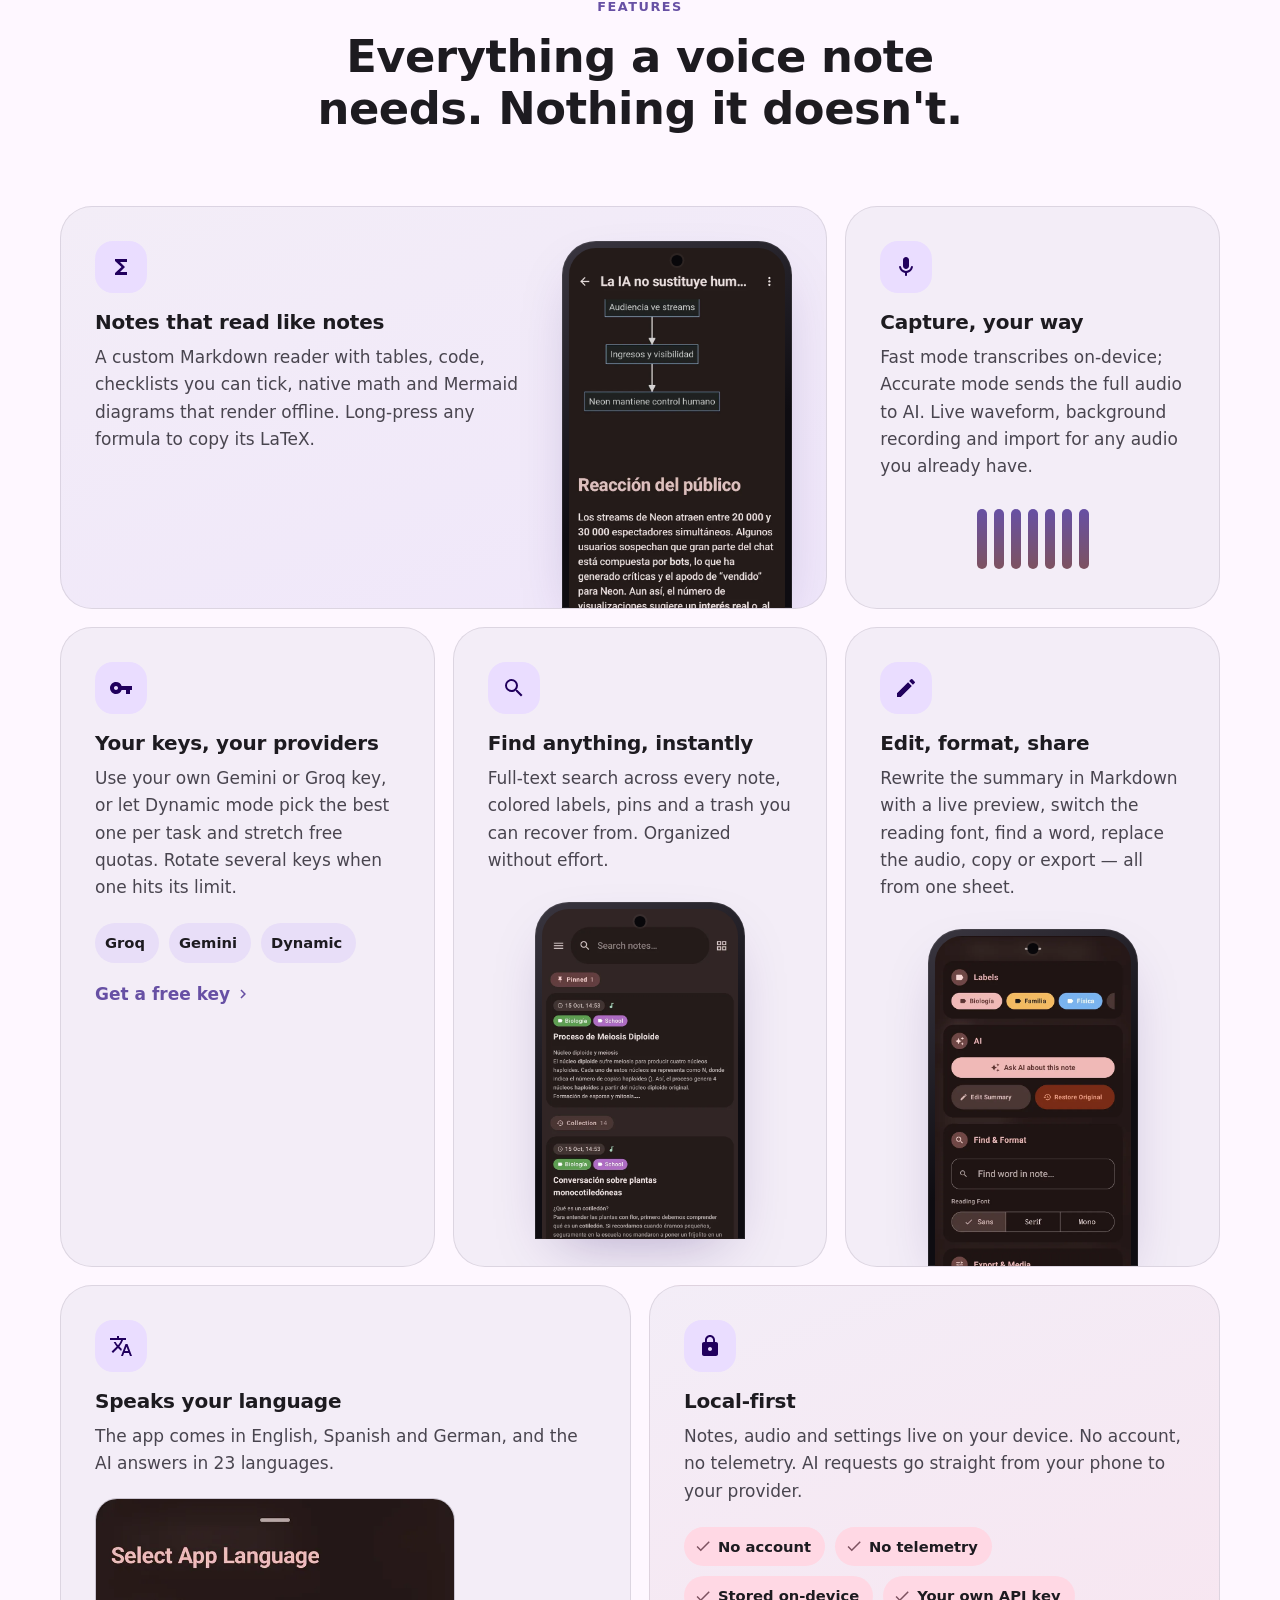
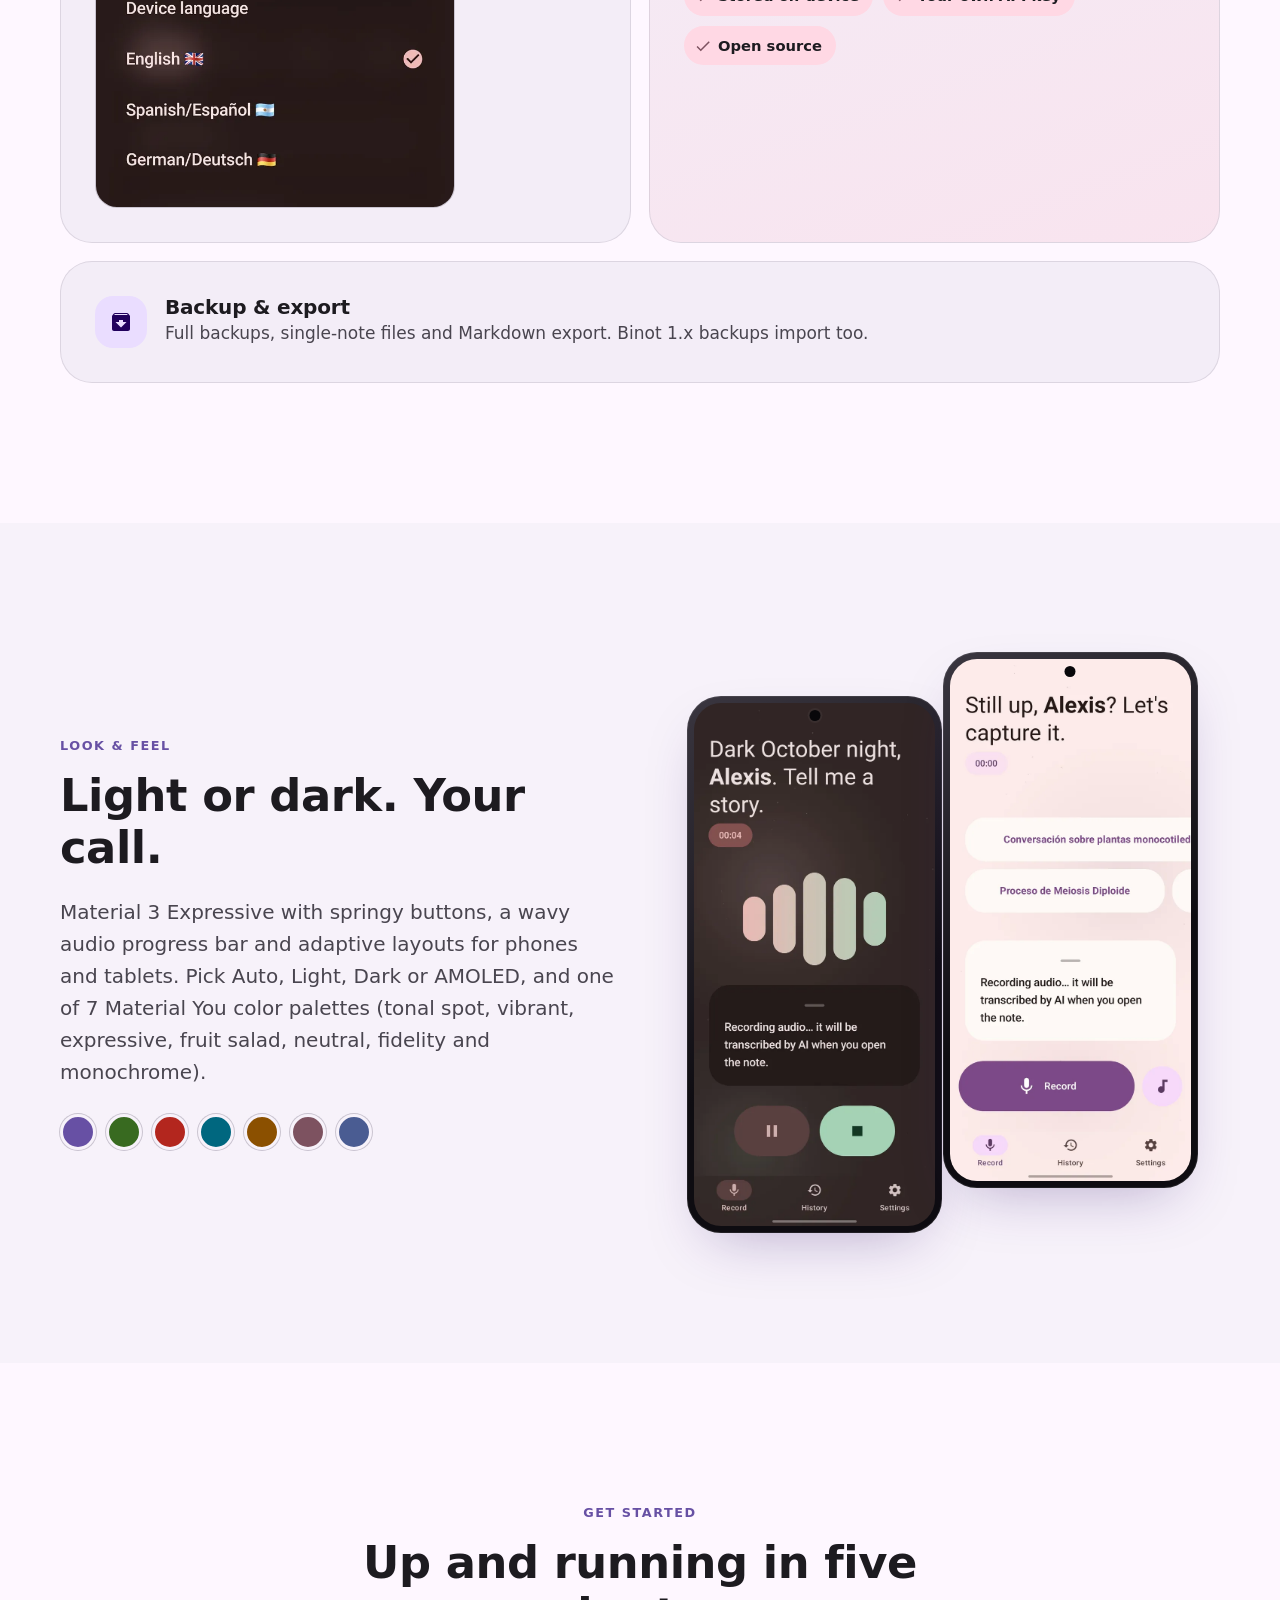
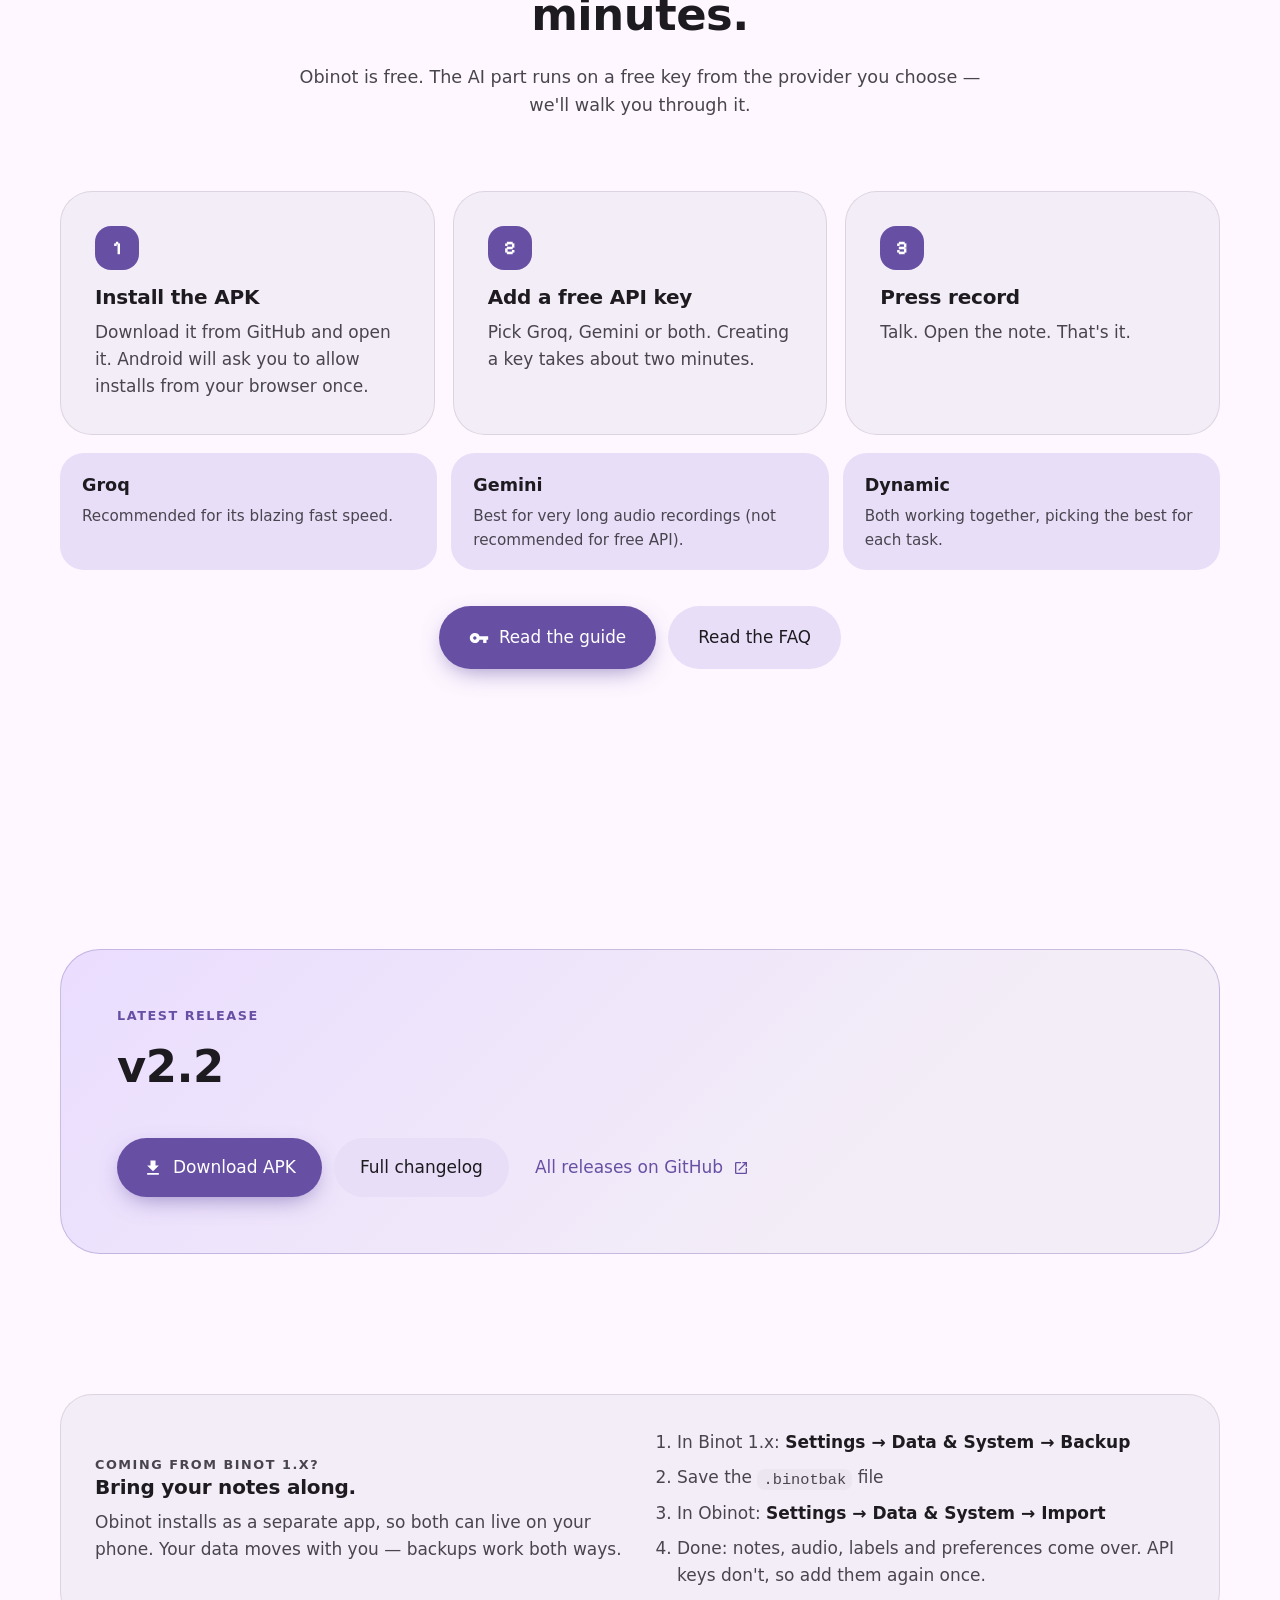
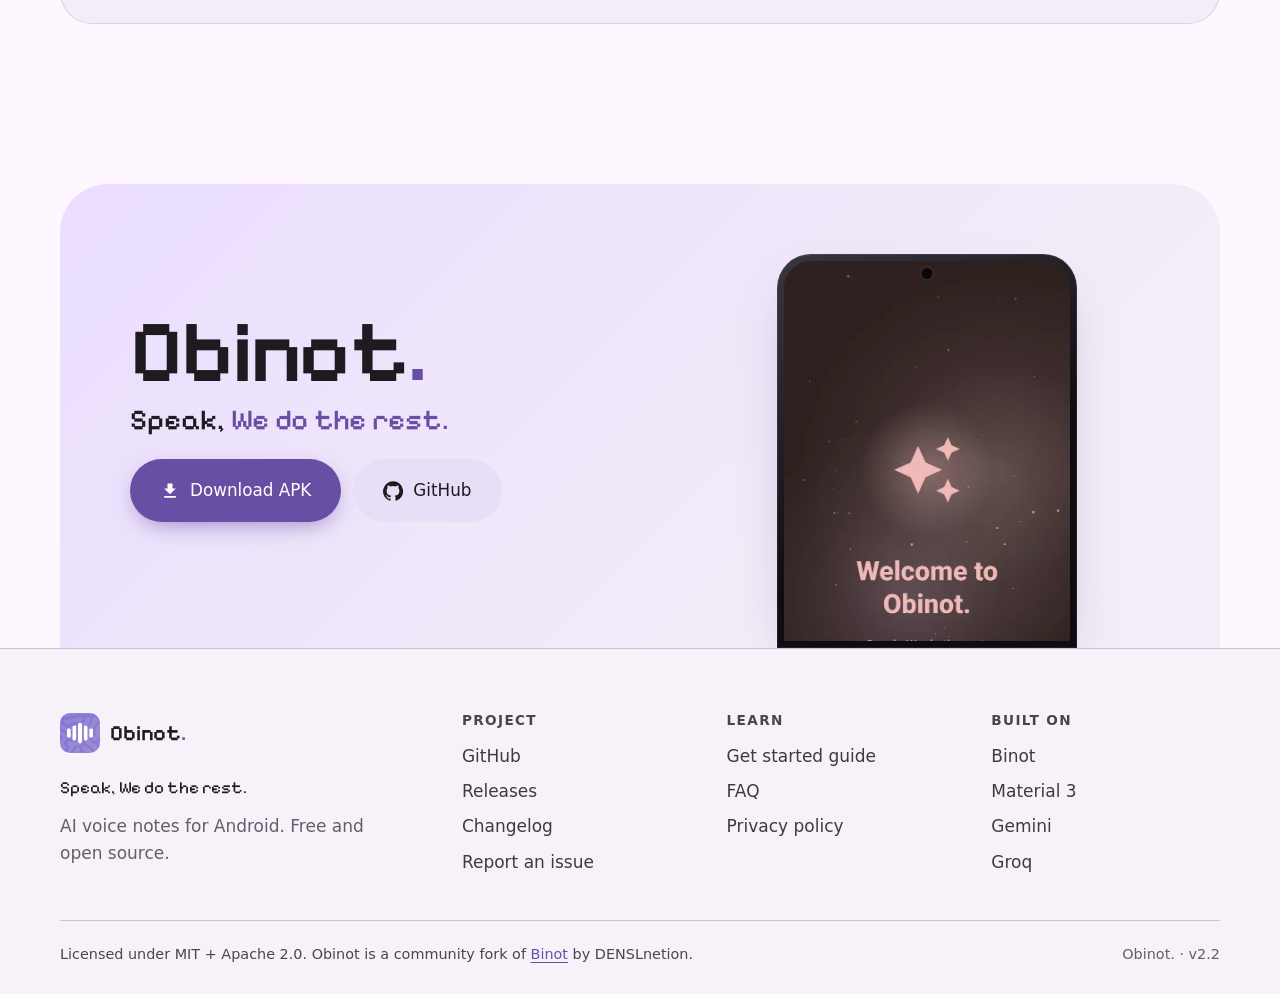
==== commit 06d32a29: "New Web Page" ====
--- a/docs/index.html
+++ b/docs/index.html
@@ -1,247 +1,332 @@
 <!DOCTYPE html>
-<html lang="en" data-theme="dark">
+<html lang="en" class="no-js">
 <head>
-  <meta charset="UTF-8" />
-  <meta name="viewport" content="width=device-width, initial-scale=1.0" />
-  <meta name="theme-color" content="#0F0F1A" />
-  <meta name="description" content="Obinot is a community-maintained fork of Binot. AI voice notes for Android: record, transcribe, and turn audio into clean Markdown. Material 3 Expressive, offline-first, open source." />
-  <meta name="keywords" content="Obinot, Binot, AI voice notes, voice transcription, markdown notes, Android, Material 3 Expressive, Gemini, Groq, offline, open source" />
-  <meta property="og:title" content="Obinot — AI voice notes for Android" />
-  <meta property="og:description" content="Speak naturally. Get clean Markdown notes. Powered by Gemini or Groq, rendered offline with Material 3 Expressive." />
-  <meta property="og:image" content="assets/cover.png" />
-  <meta property="og:type" content="website" />
-  <link rel="icon" type="image/png" href="assets/icon.png" />
-  <link rel="preconnect" href="https://fonts.googleapis.com" />
-  <link rel="preconnect" href="https://fonts.gstatic.com" crossorigin />
-  <link href="https://fonts.googleapis.com/css2?family=Inter:wght@400;500;600;700;800;900&family=JetBrains+Mono:wght@400;500&display=swap" rel="stylesheet" />
-  <link rel="stylesheet" href="styles.css" />
-  <title>Obinot — AI voice notes for Android</title>
+<meta charset="UTF-8">
+<meta name="viewport" content="width=device-width, initial-scale=1">
+<script>
+(function(){var d=document.documentElement;d.classList.remove('no-js');d.classList.add('js');
+var t=null;try{t=localStorage.getItem('obinot-theme')}catch(e){}
+if(!t){t=(window.matchMedia&&matchMedia('(prefers-color-scheme: light)').matches)?'light':'dark'}
+d.setAttribute('data-theme',t);})();
+</script>
+<title data-i18n="k77">Obinot. — AI voice notes for Android</title>
+<meta name="description" content="Speak, We do the rest. Obinot turns your voice into clean Markdown notes on Android. Free, open source, local-first, with Gemini or Groq." data-i18n-attrs="content:k78">
+<meta name="theme-color" content="#141218">
+<link rel="canonical" href="https://lexicoon.github.io/Obinot/">
+<meta property="og:title" content="Obinot. — AI voice notes for Android">
+<meta property="og:description" content="Speak, We do the rest. Obinot turns your voice into clean Markdown notes on Android. Free, open source, local-first, with Gemini or Groq.">
+<meta property="og:type" content="website">
+<meta property="og:url" content="https://lexicoon.github.io/Obinot/">
+<meta property="og:image" content="https://lexicoon.github.io/Obinot/assets/cover.png">
+<meta name="twitter:card" content="summary_large_image">
+<link rel="icon" type="image/png" href="assets/icon.png">
+<link rel="preconnect" href="https://fonts.googleapis.com">
+<link rel="preconnect" href="https://fonts.gstatic.com" crossorigin>
+<link href="https://fonts.googleapis.com/css2?family=Pixelify+Sans:wght@500;600;700&display=swap" rel="stylesheet">
+<link rel="stylesheet" href="styles.css">
 </head>
 <body>
-
-  <!-- Animated background blobs -->
-  <div class="bg-blobs" aria-hidden="true">
-    <div class="blob blob-1"></div>
-    <div class="blob blob-2"></div>
-    <div class="blob blob-3"></div>
-  </div>
-
-  <!-- Theme toggle (floating) -->
-  <button class="theme-toggle" id="themeToggle" aria-label="Toggle theme">
-    <svg class="icon-sun" xmlns="http://www.w3.org/2000/svg" viewBox="0 0 24 24" width="22" height="22" fill="currentColor"><path d="M12 7c-2.76 0-5 2.24-5 5s2.24 5 5 5 5-2.24 5-5-2.24-5-5-5zM2 13h2c.55 0 1-.45 1-1s-.45-1-1-1H2c-.55 0-1 .45-1 1s.45 1 1 1zm18 0h2c.55 0 1-.45 1-1s-.45-1-1-1h-2c-.55 0-1 .45-1 1s.45 1 1 1zM11 2v2c0 .55.45 1 1 1s1-.45 1-1V2c0-.55-.45-1-1-1s-1 .45-1 1zm0 18v2c0 .55.45 1 1 1s1-.45 1-1v-2c0-.55-.45-1-1-1s-1 .45-1 1zM5.99 4.58a.996.996 0 0 0-1.41 0 .996.996 0 0 0 0 1.41l1.06 1.06c.39.39 1.03.39 1.41 0s.39-1.03 0-1.41L5.99 4.58zm12.37 12.37a.996.996 0 0 0-1.41 0 .996.996 0 0 0 0 1.41l1.06 1.06c.39.39 1.03.39 1.41 0a.996.996 0 0 0 0-1.41l-1.06-1.06zm1.06-10.96a.996.996 0 0 0 0-1.41.996.996 0 0 0-1.41 0l-1.06 1.06c-.39.39-.39 1.03 0 1.41s1.03.39 1.41 0l1.06-1.06zM7.05 18.36a.996.996 0 0 0 0-1.41.996.996 0 0 0-1.41 0l-1.06 1.06c-.39.39-.39 1.03 0 1.41s1.03.39 1.41 0l1.06-1.06z"/></svg>
-    <svg class="icon-moon" xmlns="http://www.w3.org/2000/svg" viewBox="0 0 24 24" width="22" height="22" fill="currentColor"><path d="M21.64 13a9 9 0 1 1-10.63-10.6 1 1 0 0 1 1.05 1.37 7 7 0 0 0 8.21 8.21 1 1 0 0 1 1.37 1.02z"/></svg>
-  </button>
-
-  <!-- ===== HERO ===== -->
-  <section class="hero">
-    <div class="container">
-      <div class="hero-icon" data-float>
-        <div class="hero-icon-glow"></div>
-        <img src="assets/icon.png" alt="Obinot icon" />
-      </div>
-
-      <h1 class="hero-title">
-        <span class="word" data-reveal>Obinot</span>
-      </h1>
-
-      <p class="hero-tagline" data-reveal>
-        Speak naturally. Get clean <span class="text-gradient">Markdown</span> notes.
-      </p>
-
-      <p class="hero-sub" data-reveal>
-        Community-maintained fork of Binot — rebuilt for the Material 3 Expressive + AI era.
-      </p>
-
-      <div class="hero-cta" data-reveal>
-        <a href="https://github.com/LexicoON/Obinot/releases" class="btn btn-primary">
-          <svg xmlns="http://www.w3.org/2000/svg" viewBox="0 0 24 24" width="18" height="18" fill="currentColor"><path d="M19 9h-4V3H9v6H5l7 7 7-7zM5 18v2h14v-2H5z"/></svg>
-          Download APK
-        </a>
-        <a href="https://github.com/LexicoON/Obinot" class="btn btn-secondary">
-          <svg xmlns="http://www.w3.org/2000/svg" viewBox="0 0 24 24" width="18" height="18" fill="currentColor"><path d="M12 .3a12 12 0 0 0-3.8 23.38c.6.12.83-.26.83-.57v-2c-3.34.72-4.04-1.61-4.04-1.61-.55-1.39-1.34-1.76-1.34-1.76-1.08-.74.09-.73.09-.73 1.2.09 1.84 1.24 1.84 1.24 1.07 1.84 2.81 1.3 3.5 1 .11-.78.42-1.31.76-1.61-2.66-.3-5.47-1.33-5.47-5.93 0-1.31.47-2.38 1.24-3.22-.13-.3-.54-1.52.11-3.18 0 0 1-.32 3.3 1.23a11.5 11.5 0 0 1 6 0c2.28-1.55 3.29-1.23 3.29-1.23.66 1.66.25 2.88.12 3.18.77.84 1.23 1.91 1.23 3.22 0 4.61-2.81 5.62-5.48 5.92.43.37.81 1.1.81 2.22v3.29c0 .31.22.7.83.58A12 12 0 0 0 12 .3"/></svg>
-          View on GitHub
-        </a>
-      </div>
-
-      <!-- Scroll hint -->
-      <a href="#features" class="scroll-hint" aria-label="Scroll to features">
-        <svg xmlns="http://www.w3.org/2000/svg" viewBox="0 0 24 24" width="24" height="24" fill="currentColor"><path d="M7.41 8.59L12 13.17l4.59-4.58L18 10l-6 6-6-6 1.41-1.41z"/></svg>
-      </a>
-    </div>
-
-    <!-- Wave divider -->
-    <svg class="wave-divider" viewBox="0 0 1440 100" preserveAspectRatio="none" aria-hidden="true">
-      <path d="M0,40 C320,100 720,0 1440,60 L1440,100 L0,100 Z" fill="currentColor"></path>
-    </svg>
-  </section>
-
-  <!-- ===== FEATURES ===== -->
-  <section class="features" id="features">
-    <div class="container">
-      <div class="section-head">
-        <span class="eyebrow" data-reveal>What it does</span>
-        <h2 data-reveal>Voice in, Markdown out.</h2>
-        <p data-reveal>No friction between thought and note. Hit record, talk, done.</p>
-      </div>
-
-      <div class="features-grid">
-        <article class="feature-card" data-lift>
-          <div class="feature-icon icon-violet">
-            <svg xmlns="http://www.w3.org/2000/svg" viewBox="0 0 24 24" width="24" height="24" fill="currentColor"><path d="M12 14c1.66 0 3-1.34 3-3V5c0-1.66-1.34-3-3-3S9 3.34 9 5v6c0 1.66 1.34 3 3 3zm5.91-3c-.49 0-.9.36-.98.85C16.52 14.2 14.47 16 12 16s-4.52-1.8-4.93-4.15c-.08-.49-.49-.85-.98-.85-.61 0-1.09.54-1 1.14.49 3 2.89 5.35 5.91 5.78V20c0 .55.45 1 1 1s1-.45 1-1v-2.08c3.02-.43 5.42-2.78 5.91-5.78.1-.6-.39-1.14-1-1.14z"/></svg>
-          </div>
-          <h3>Voice capture</h3>
-          <p>Fast mode for on-device transcription or Accurate mode for full audio + AI transcription. Background recording with live waveform.</p>
-        </article>
-
-        <article class="feature-card" data-lift>
-          <div class="feature-icon icon-cyan">
-            <svg xmlns="http://www.w3.org/2000/svg" viewBox="0 0 24 24" width="24" height="24" fill="currentColor"><path d="M19 3H5c-1.1 0-2 .9-2 2v14c0 1.1.9 2 2 2h14c1.1 0 2-.9 2-2V5c0-1.1-.9-2-2-2zm-7 14l-5-5 1.41-1.41L12 14.17l7.59-7.59L21 8l-9 9z"/></svg>
-          </div>
-          <h3>Multi-provider AI</h3>
-          <p>Bring your own Gemini or Groq API key. Dynamic mode routes tasks across providers to stretch free quotas.</p>
-        </article>
-
-        <article class="feature-card" data-lift>
-          <div class="feature-icon icon-coral">
-            <svg xmlns="http://www.w3.org/2000/svg" viewBox="0 0 24 24" width="24" height="24" fill="currentColor"><path d="M19 3H5c-1.1 0-2 .9-2 2v14c0 1.1.9 2 2 2h14c1.1 0 2-.9 2-2V5c0-1.1-.9-2-2-2zm-9 14H6v-2h4v2zm0-4H6v-2h4v2zm0-4H6V7h4v2zm6 8h-4v-2h4v2zm0-4h-4v-2h4v2zm0-4h-4V7h4v2z"/></svg>
-          </div>
-          <h3>Markdown reader</h3>
-          <p>Headers, tables, code blocks. Native LaTeX via RaTeX (offline, no WebView). Mermaid diagrams rendered with one tap.</p>
-        </article>
-
-        <article class="feature-card" data-lift>
-          <div class="feature-icon icon-amber">
-            <svg xmlns="http://www.w3.org/2000/svg" viewBox="0 0 24 24" width="24" height="24" fill="currentColor"><path d="M20 2H4c-1.1 0-1.99.9-1.99 2L2 22l4-4h14c1.1 0 2-.9 2-2V4c0-1.1-.9-2-2-2zm-2 12H6v-2h12v2zm0-3H6V9h12v2zm0-3H6V6h12v2z"/></svg>
-          </div>
-          <h3>Chat with your notes</h3>
-          <p>Long-press the menu to ask follow-up questions about any note. Conversation saves with the note itself.</p>
-        </article>
-
-        <article class="feature-card" data-lift>
-          <div class="feature-icon icon-mint">
-            <svg xmlns="http://www.w3.org/2000/svg" viewBox="0 0 24 24" width="24" height="24" fill="currentColor"><path d="M19 3H5c-1.11 0-2 .89-2 2v14c0 1.11.89 2 2 2h14c1.11 0 2-.89 2-2V5c0-1.11-.89-2-2-2zm-9 14l-5-5 1.41-1.41L10 14.17l7.59-7.59L19 8l-9 9z"/></svg>
-          </div>
-          <h3>Local-first</h3>
-          <p>Notes, audio, and settings live on your device. No account. No telemetry. AI features call your provider directly with your key.</p>
-        </article>
-
-        <article class="feature-card" data-lift>
-          <div class="feature-icon icon-rose">
-            <svg xmlns="http://www.w3.org/2000/svg" viewBox="0 0 24 24" width="24" height="24" fill="currentColor"><path d="M12 2C6.48 2 2 6.48 2 12s4.48 10 10 10 10-4.48 10-10S17.52 2 12 2zm-1 17.93c-3.95-.49-7-3.85-7-7.93 0-.62.08-1.21.21-1.79L9 15v1c0 1.1.9 2 2 2v1.93zm6.9-2.54c-.26-.81-1-1.39-1.9-1.39h-1v-3c0-.55-.45-1-1-1H8v-2h2c.55 0 1-.45 1-1V7h2c1.1 0 2-.9 2-2v-.41c2.93 1.19 5 4.06 5 7.41 0 2.08-.8 3.97-2.1 5.39z"/></svg>
-          </div>
-          <h3>Material 3 Expressive</h3>
-          <p>Spring physics on every button, animated bouncy components, wavy audio progress bar, 7 color palettes, dark + AMOLED themes.</p>
-        </article>
-      </div>
-    </div>
-  </section>
-
-  <!-- ===== SCREENSHOTS ===== -->
-  <section class="screenshots">
-    <div class="container">
-      <div class="section-head">
-        <span class="eyebrow" data-reveal>Look &amp; feel</span>
-        <h2 data-reveal>Modern, expressive, native.</h2>
-      </div>
-
-      <div class="shot-grid">
-        <figure class="shot" data-reveal>
-          <div class="shot-frame">
-            <img src="assets/cover.png" alt="Obinot — voice notes, structured by AI" loading="lazy" />
-          </div>
-          <figcaption>Voice notes, structured by AI.</figcaption>
-        </figure>
-
-        <figure class="shot" data-reveal>
-          <div class="shot-frame">
-            <img src="assets/features.png" alt="Dark mode, colored labels, offline diagrams" loading="lazy" />
-          </div>
-          <figcaption>Dark mode, colored labels, offline diagrams.</figcaption>
-        </figure>
-      </div>
-    </div>
-  </section>
-
-  <!-- ===== FROM BINOT ===== -->
-  <section class="from-binot">
-    <div class="container">
-      <div class="migration-card" data-reveal>
-        <div class="migration-badge">
-          <svg xmlns="http://www.w3.org/2000/svg" viewBox="0 0 24 24" width="20" height="20" fill="currentColor"><path d="M16 1H8C6.34 1 5 2.34 5 4v16c0 1.66 1.34 3 3 3h8c1.66 0 3-1.34 3-3V4c0-1.66-1.34-3-3-3zm-2 20h-4v-1h4v1zm3.25-3H6.75V4h10.5v14z"/></svg>
-          Migrating from Binot
+<a class="skip" href="#main"><span data-i18n="k79">Skip to content</span></a>
+<div class="scroll-progress" aria-hidden="true"></div>
+<header class="nav" id="nav">
+  <div class="nav-inner">
+    <a href="index.html" class="brand" aria-label="Obinot home">
+      <img src="assets/icon.png" alt="" width="34" height="34">
+      <span class="brand-word">Obinot<i>.</i></span>
+    </a>
+    <nav class="nav-links" id="navLinks" aria-label="Main"><a href="index.html#features"><span data-i18n="k80">Features</span></a><a href="index.html#how"><span data-i18n="k81">How it works</span></a><a href="guide.html"><span data-i18n="k82">Guide</span></a><a href="changelog.html"><span data-i18n="k83">Changelog</span></a><a href="faq.html"><span data-i18n="k84">FAQ</span></a></nav>
+    <div class="nav-actions">
+      <div class="seg" role="group" aria-label="Language" data-i18n-attrs="aria-label:k85">
+        <button type="button" data-lang="en" aria-pressed="true">EN</button>
+        <button type="button" data-lang="es" aria-pressed="false">ES</button>
+      </div>
+      <button class="icon-btn" id="themeToggle" type="button" aria-label="Toggle theme" data-i18n-attrs="aria-label:k86">
+        <svg class="i-sun" xmlns="http://www.w3.org/2000/svg" viewBox="0 0 24 24" width="20" height="20" fill="currentColor" aria-hidden="true"><path d="M12 7c-2.76 0-5 2.24-5 5s2.24 5 5 5 5-2.24 5-5-2.24-5-5-5zM2 13h2c.55 0 1-.45 1-1s-.45-1-1-1H2c-.55 0-1 .45-1 1s.45 1 1 1zm18 0h2c.55 0 1-.45 1-1s-.45-1-1-1h-2c-.55 0-1 .45-1 1s.45 1 1 1zM11 2v2c0 .55.45 1 1 1s1-.45 1-1V2c0-.55-.45-1-1-1s-1 .45-1 1zm0 18v2c0 .55.45 1 1 1s1-.45 1-1v-2c0-.55-.45-1-1-1s-1 .45-1 1zM5.99 4.58a.996.996 0 0 0-1.41 0 .996.996 0 0 0 0 1.41l1.06 1.06c.39.39 1.03.39 1.41 0s.39-1.03 0-1.41L5.99 4.58zm12.37 12.37a.996.996 0 0 0-1.41 0 .996.996 0 0 0 0 1.41l1.06 1.06c.39.39 1.03.39 1.41 0a.996.996 0 0 0 0-1.41l-1.06-1.06zm1.06-10.96a.996.996 0 0 0 0-1.41.996.996 0 0 0-1.41 0l-1.06 1.06c-.39.39-.39 1.03 0 1.41s1.03.39 1.41 0l1.06-1.06zM7.05 18.36a.996.996 0 0 0 0-1.41.996.996 0 0 0-1.41 0l-1.06 1.06c-.39.39-.39 1.03 0 1.41s1.03.39 1.41 0l1.06-1.06z"/></svg><svg class="i-moon" xmlns="http://www.w3.org/2000/svg" viewBox="0 0 24 24" width="20" height="20" fill="currentColor" aria-hidden="true"><path d="M21.64 13a9 9 0 1 1-10.63-10.6 1 1 0 0 1 1.05 1.37 7 7 0 0 0 8.21 8.21 1 1 0 0 1 1.37 1.02z"/></svg>
+      </button>
+      <a href="https://github.com/LexicoON/Obinot/releases/latest" class="btn btn-filled btn-sm nav-dl" data-download><svg xmlns="http://www.w3.org/2000/svg" viewBox="0 0 24 24" width="18" height="18" fill="currentColor" aria-hidden="true"><path d="M19 9h-4V3H9v6H5l7 7 7-7zM5 18v2h14v-2H5z"/></svg><span data-i18n="k87">Download</span></a>
+      <button class="icon-btn nav-burger" id="navBurger" type="button" aria-expanded="false" aria-controls="navLinks" aria-label="Menu" data-i18n-attrs="aria-label:k88">
+        <svg class="i-menu" xmlns="http://www.w3.org/2000/svg" viewBox="0 0 24 24" width="22" height="22" fill="currentColor" aria-hidden="true"><path d="M3 18h18v-2H3v2zm0-5h18v-2H3v2zm0-7v2h18V6H3z"/></svg><svg class="i-close" xmlns="http://www.w3.org/2000/svg" viewBox="0 0 24 24" width="22" height="22" fill="currentColor" aria-hidden="true"><path d="M19 6.41L17.59 5 12 10.59 6.41 5 5 6.41 10.59 12 5 17.59 6.41 19 12 13.41 17.59 19 19 17.59 13.41 12z"/></svg>
+      </button>
+    </div>
+  </div>
+</header>
+<main id="main">
+
+<section class="hero" id="top">
+  <div class="hero-bg" aria-hidden="true"><span class="orb o1" data-parallax="0.12"></span><span class="orb o2" data-parallax="-0.08"></span></div>
+  <div class="container hero-grid">
+    <div class="hero-copy">
+      <p class="pill-tag intro-1" data-i18n="k1">Free · Open source · Android</p>
+      <h1 class="wordmark intro-2">Obinot<span class="dot">.</span></h1>
+      <p class="slogan intro-3"><span>Speak,</span> <span>We do the rest.</span></p>
+      <p class="lead intro-4" data-i18n="k2">Record a meeting, a class or a passing idea. Obinot turns your voice into clean, structured Markdown notes you can search, edit and even chat with.</p>
+      <div class="cta-row intro-5">
+        <a href="https://github.com/LexicoON/Obinot/releases/latest" class="btn btn-filled btn-lg" data-download><svg xmlns="http://www.w3.org/2000/svg" viewBox="0 0 24 24" width="20" height="20" fill="currentColor" aria-hidden="true"><path d="M19 9h-4V3H9v6H5l7 7 7-7zM5 18v2h14v-2H5z"/></svg><span data-i18n="k3">Download APK</span></a>
+        <a href="guide.html" class="btn btn-tonal btn-lg"><span data-i18n="k4">How to get started</span></a>
+      </div>
+      <p class="muted small intro-6"><span data-version>Latest release</span><span data-size></span> · <span data-i18n="k5">Android 7.0 or newer</span></p>
+    </div>
+
+    <div class="hero-visual intro-visual" aria-hidden="false">
+      <div class="hv-wave" aria-hidden="true"><i></i><i></i><i></i><i></i><i></i></div>
+      <div class="hv-phone hv-left" data-parallax="0.06"><div class="phone "><div class="phone-screen"><img src="assets/shots/history.webp" alt="" decoding="async" class="" width="640" height="1387"></div></div></div>
+      <div class="hv-phone hv-main" data-parallax="-0.04"><div class="phone "><div class="phone-screen"><img src="assets/shots/record-dark.webp" alt="Obinot record screen" decoding="async" class="only-dark" width="640" height="1387"><img src="assets/shots/record-light.webp" alt="Obinot record screen" decoding="async" class="only-light" width="640" height="1387"></div></div></div>
+      <div class="hv-phone hv-right" data-parallax="0.1"><div class="phone "><div class="phone-screen"><img src="assets/shots/summary-en.webp" alt="A structured note in Obinot" decoding="async" class="only-en" width="640" height="1387"><img src="assets/shots/summary-es.webp" alt="A structured note in Obinot" decoding="async" class="only-es" width="640" height="1387"></div></div></div>
+      <div class="float-chips" aria-hidden="true">
+        <span class="lchip c-green fc1"><svg xmlns="http://www.w3.org/2000/svg" viewBox="0 0 24 24" width="16" height="16" fill="currentColor" aria-hidden="true"><path d="M17.63 5.84C17.27 5.33 16.67 5 16 5L5 5.01C3.9 5.01 3 5.9 3 7v10c0 1.1.9 1.99 2 1.99L16 19c.67 0 1.27-.33 1.63-.84L22 12l-4.37-6.16z"/></svg>Biología</span>
+        <span class="lchip c-purple fc2"><svg xmlns="http://www.w3.org/2000/svg" viewBox="0 0 24 24" width="16" height="16" fill="currentColor" aria-hidden="true"><path d="M17.63 5.84C17.27 5.33 16.67 5 16 5L5 5.01C3.9 5.01 3 5.9 3 7v10c0 1.1.9 1.99 2 1.99L16 19c.67 0 1.27-.33 1.63-.84L22 12l-4.37-6.16z"/></svg>School</span>
+        <span class="lchip c-amber fc3"><svg xmlns="http://www.w3.org/2000/svg" viewBox="0 0 24 24" width="16" height="16" fill="currentColor" aria-hidden="true"><path d="M17.63 5.84C17.27 5.33 16.67 5 16 5L5 5.01C3.9 5.01 3 5.9 3 7v10c0 1.1.9 1.99 2 1.99L16 19c.67 0 1.27-.33 1.63-.84L22 12l-4.37-6.16z"/></svg>Familia</span>
+        <span class="ask-pill fc4"><svg xmlns="http://www.w3.org/2000/svg" viewBox="0 0 24 24" width="18" height="18" fill="currentColor" aria-hidden="true"><path d="M19 9l1.25-2.75L23 5l-2.75-1.25L19 1l-1.25 2.75L15 5l2.75 1.25L19 9zm-7.5.5L9 4 6.5 9.5 1 12l5.5 2.5L9 20l2.5-5.5L17 12l-5.5-2.5zM19 15l-1.25 2.75L15 19l2.75 1.25L19 23l1.25-2.75L23 19l-2.75-1.25L19 15z"/></svg><span data-i18n="k6">Ask AI about this note</span></span>
+      </div>
+    </div>
+  </div>
+</section>
+<div class="marquee" aria-label="Highlights">
+  <ul class="marquee-track"><li><svg xmlns="http://www.w3.org/2000/svg" viewBox="0 0 24 24" width="16" height="16" fill="currentColor" aria-hidden="true"><path d="M19 9l1.25-2.75L23 5l-2.75-1.25L19 1l-1.25 2.75L15 5l2.75 1.25L19 9zm-7.5.5L9 4 6.5 9.5 1 12l5.5 2.5L9 20l2.5-5.5L17 12l-5.5-2.5zM19 15l-1.25 2.75L15 19l2.75 1.25L19 23l1.25-2.75L23 19l-2.75-1.25L19 15z"/></svg><span data-i18n="k7">No account needed</span></li><li><svg xmlns="http://www.w3.org/2000/svg" viewBox="0 0 24 24" width="16" height="16" fill="currentColor" aria-hidden="true"><path d="M19 9l1.25-2.75L23 5l-2.75-1.25L19 1l-1.25 2.75L15 5l2.75 1.25L19 9zm-7.5.5L9 4 6.5 9.5 1 12l5.5 2.5L9 20l2.5-5.5L17 12l-5.5-2.5zM19 15l-1.25 2.75L15 19l2.75 1.25L19 23l1.25-2.75L23 19l-2.75-1.25L19 15z"/></svg><span data-i18n="k8">No telemetry</span></li><li><svg xmlns="http://www.w3.org/2000/svg" viewBox="0 0 24 24" width="16" height="16" fill="currentColor" aria-hidden="true"><path d="M19 9l1.25-2.75L23 5l-2.75-1.25L19 1l-1.25 2.75L15 5l2.75 1.25L19 9zm-7.5.5L9 4 6.5 9.5 1 12l5.5 2.5L9 20l2.5-5.5L17 12l-5.5-2.5zM19 15l-1.25 2.75L15 19l2.75 1.25L19 23l1.25-2.75L23 19l-2.75-1.25L19 15z"/></svg><span data-i18n="k9">Notes stay on your phone</span></li><li><svg xmlns="http://www.w3.org/2000/svg" viewBox="0 0 24 24" width="16" height="16" fill="currentColor" aria-hidden="true"><path d="M19 9l1.25-2.75L23 5l-2.75-1.25L19 1l-1.25 2.75L15 5l2.75 1.25L19 9zm-7.5.5L9 4 6.5 9.5 1 12l5.5 2.5L9 20l2.5-5.5L17 12l-5.5-2.5zM19 15l-1.25 2.75L15 19l2.75 1.25L19 23l1.25-2.75L23 19l-2.75-1.25L19 15z"/></svg><span data-i18n="k10">Open source</span></li><li><svg xmlns="http://www.w3.org/2000/svg" viewBox="0 0 24 24" width="16" height="16" fill="currentColor" aria-hidden="true"><path d="M19 9l1.25-2.75L23 5l-2.75-1.25L19 1l-1.25 2.75L15 5l2.75 1.25L19 9zm-7.5.5L9 4 6.5 9.5 1 12l5.5 2.5L9 20l2.5-5.5L17 12l-5.5-2.5zM19 15l-1.25 2.75L15 19l2.75 1.25L19 23l1.25-2.75L23 19l-2.75-1.25L19 15z"/></svg><span data-i18n="k11">Gemini · Groq</span></li><li><svg xmlns="http://www.w3.org/2000/svg" viewBox="0 0 24 24" width="16" height="16" fill="currentColor" aria-hidden="true"><path d="M19 9l1.25-2.75L23 5l-2.75-1.25L19 1l-1.25 2.75L15 5l2.75 1.25L19 9zm-7.5.5L9 4 6.5 9.5 1 12l5.5 2.5L9 20l2.5-5.5L17 12l-5.5-2.5zM19 15l-1.25 2.75L15 19l2.75 1.25L19 23l1.25-2.75L23 19l-2.75-1.25L19 15z"/></svg><span data-i18n="k12">Markdown, math &amp; diagrams</span></li><li><svg xmlns="http://www.w3.org/2000/svg" viewBox="0 0 24 24" width="16" height="16" fill="currentColor" aria-hidden="true"><path d="M19 9l1.25-2.75L23 5l-2.75-1.25L19 1l-1.25 2.75L15 5l2.75 1.25L19 9zm-7.5.5L9 4 6.5 9.5 1 12l5.5 2.5L9 20l2.5-5.5L17 12l-5.5-2.5zM19 15l-1.25 2.75L15 19l2.75 1.25L19 23l1.25-2.75L23 19l-2.75-1.25L19 15z"/></svg><span data-i18n="k13">English · Español · Deutsch</span></li><li><svg xmlns="http://www.w3.org/2000/svg" viewBox="0 0 24 24" width="16" height="16" fill="currentColor" aria-hidden="true"><path d="M19 9l1.25-2.75L23 5l-2.75-1.25L19 1l-1.25 2.75L15 5l2.75 1.25L19 9zm-7.5.5L9 4 6.5 9.5 1 12l5.5 2.5L9 20l2.5-5.5L17 12l-5.5-2.5zM19 15l-1.25 2.75L15 19l2.75 1.25L19 23l1.25-2.75L23 19l-2.75-1.25L19 15z"/></svg><span data-i18n="k14">Material 3 Expressive</span></li></ul>
+  <ul class="marquee-track" aria-hidden="true"><li><svg xmlns="http://www.w3.org/2000/svg" viewBox="0 0 24 24" width="16" height="16" fill="currentColor" aria-hidden="true"><path d="M19 9l1.25-2.75L23 5l-2.75-1.25L19 1l-1.25 2.75L15 5l2.75 1.25L19 9zm-7.5.5L9 4 6.5 9.5 1 12l5.5 2.5L9 20l2.5-5.5L17 12l-5.5-2.5zM19 15l-1.25 2.75L15 19l2.75 1.25L19 23l1.25-2.75L23 19l-2.75-1.25L19 15z"/></svg><span data-i18n="k7">No account needed</span></li><li><svg xmlns="http://www.w3.org/2000/svg" viewBox="0 0 24 24" width="16" height="16" fill="currentColor" aria-hidden="true"><path d="M19 9l1.25-2.75L23 5l-2.75-1.25L19 1l-1.25 2.75L15 5l2.75 1.25L19 9zm-7.5.5L9 4 6.5 9.5 1 12l5.5 2.5L9 20l2.5-5.5L17 12l-5.5-2.5zM19 15l-1.25 2.75L15 19l2.75 1.25L19 23l1.25-2.75L23 19l-2.75-1.25L19 15z"/></svg><span data-i18n="k8">No telemetry</span></li><li><svg xmlns="http://www.w3.org/2000/svg" viewBox="0 0 24 24" width="16" height="16" fill="currentColor" aria-hidden="true"><path d="M19 9l1.25-2.75L23 5l-2.75-1.25L19 1l-1.25 2.75L15 5l2.75 1.25L19 9zm-7.5.5L9 4 6.5 9.5 1 12l5.5 2.5L9 20l2.5-5.5L17 12l-5.5-2.5zM19 15l-1.25 2.75L15 19l2.75 1.25L19 23l1.25-2.75L23 19l-2.75-1.25L19 15z"/></svg><span data-i18n="k9">Notes stay on your phone</span></li><li><svg xmlns="http://www.w3.org/2000/svg" viewBox="0 0 24 24" width="16" height="16" fill="currentColor" aria-hidden="true"><path d="M19 9l1.25-2.75L23 5l-2.75-1.25L19 1l-1.25 2.75L15 5l2.75 1.25L19 9zm-7.5.5L9 4 6.5 9.5 1 12l5.5 2.5L9 20l2.5-5.5L17 12l-5.5-2.5zM19 15l-1.25 2.75L15 19l2.75 1.25L19 23l1.25-2.75L23 19l-2.75-1.25L19 15z"/></svg><span data-i18n="k10">Open source</span></li><li><svg xmlns="http://www.w3.org/2000/svg" viewBox="0 0 24 24" width="16" height="16" fill="currentColor" aria-hidden="true"><path d="M19 9l1.25-2.75L23 5l-2.75-1.25L19 1l-1.25 2.75L15 5l2.75 1.25L19 9zm-7.5.5L9 4 6.5 9.5 1 12l5.5 2.5L9 20l2.5-5.5L17 12l-5.5-2.5zM19 15l-1.25 2.75L15 19l2.75 1.25L19 23l1.25-2.75L23 19l-2.75-1.25L19 15z"/></svg><span data-i18n="k11">Gemini · Groq</span></li><li><svg xmlns="http://www.w3.org/2000/svg" viewBox="0 0 24 24" width="16" height="16" fill="currentColor" aria-hidden="true"><path d="M19 9l1.25-2.75L23 5l-2.75-1.25L19 1l-1.25 2.75L15 5l2.75 1.25L19 9zm-7.5.5L9 4 6.5 9.5 1 12l5.5 2.5L9 20l2.5-5.5L17 12l-5.5-2.5zM19 15l-1.25 2.75L15 19l2.75 1.25L19 23l1.25-2.75L23 19l-2.75-1.25L19 15z"/></svg><span data-i18n="k12">Markdown, math &amp; diagrams</span></li><li><svg xmlns="http://www.w3.org/2000/svg" viewBox="0 0 24 24" width="16" height="16" fill="currentColor" aria-hidden="true"><path d="M19 9l1.25-2.75L23 5l-2.75-1.25L19 1l-1.25 2.75L15 5l2.75 1.25L19 9zm-7.5.5L9 4 6.5 9.5 1 12l5.5 2.5L9 20l2.5-5.5L17 12l-5.5-2.5zM19 15l-1.25 2.75L15 19l2.75 1.25L19 23l1.25-2.75L23 19l-2.75-1.25L19 15z"/></svg><span data-i18n="k13">English · Español · Deutsch</span></li><li><svg xmlns="http://www.w3.org/2000/svg" viewBox="0 0 24 24" width="16" height="16" fill="currentColor" aria-hidden="true"><path d="M19 9l1.25-2.75L23 5l-2.75-1.25L19 1l-1.25 2.75L15 5l2.75 1.25L19 9zm-7.5.5L9 4 6.5 9.5 1 12l5.5 2.5L9 20l2.5-5.5L17 12l-5.5-2.5zM19 15l-1.25 2.75L15 19l2.75 1.25L19 23l1.25-2.75L23 19l-2.75-1.25L19 15z"/></svg><span data-i18n="k14">Material 3 Expressive</span></li></ul>
+</div>
+<section class="section how" id="how">
+  <div class="container">
+    <div class="section-head reveal">
+      <p class="eyebrow" data-i18n="k21">How it works</p>
+      <h2 data-i18n="k22">From voice to notes in three steps.</h2>
+    </div>
+    <div class="how-grid">
+      <div class="steps">
+      <article class="step active" data-step="0">
+        <div class="step-num">01</div>
+        <div class="step-ic"><svg xmlns="http://www.w3.org/2000/svg" viewBox="0 0 24 24" width="26" height="26" fill="currentColor" aria-hidden="true"><path d="M12 14c1.66 0 3-1.34 3-3V5c0-1.66-1.34-3-3-3S9 3.34 9 5v6c0 1.66 1.34 3 3 3zm5.91-3c-.49 0-.9.36-.98.85C16.52 14.2 14.47 16 12 16s-4.52-1.8-4.93-4.15c-.08-.49-.49-.85-.98-.85-.61 0-1.09.54-1 1.14.49 3 2.89 5.35 5.91 5.78V20c0 .55.45 1 1 1s1-.45 1-1v-2.08c3.02-.43 5.42-2.78 5.91-5.78.1-.6-.39-1.14-1-1.14z"/></svg></div>
+        <h3 data-i18n="k15">Record</h3>
+        <p data-i18n="k16">Hit record and talk — or import an audio file you already have. It keeps recording in the background with the screen off.</p>
+        <div class="step-shot"><div class="phone "><div class="phone-screen"><img src="assets/shots/record-dark.webp" alt="" loading=lazy decoding="async" class="only-dark" width="640" height="1387"><img src="assets/shots/record-light.webp" alt="" loading=lazy decoding="async" class="only-light" width="640" height="1387"></div></div></div>
+      </article>
+      <article class="step" data-step="1">
+        <div class="step-num">02</div>
+        <div class="step-ic"><svg xmlns="http://www.w3.org/2000/svg" viewBox="0 0 24 24" width="26" height="26" fill="currentColor" aria-hidden="true"><path d="M19 9l1.25-2.75L23 5l-2.75-1.25L19 1l-1.25 2.75L15 5l2.75 1.25L19 9zm-7.5.5L9 4 6.5 9.5 1 12l5.5 2.5L9 20l2.5-5.5L17 12l-5.5-2.5zM19 15l-1.25 2.75L15 19l2.75 1.25L19 23l1.25-2.75L23 19l-2.75-1.25L19 15z"/></svg></div>
+        <h3 data-i18n="k17">Read</h3>
+        <p data-i18n="k18">AI transcribes and structures it into a tidy Markdown note: headings, lists, tables, formulas and diagrams. Tidy it up, summarize it or analyze it.</p>
+        <div class="step-shot"><div class="phone "><div class="phone-screen"><img src="assets/shots/summary-en.webp" alt="" loading=lazy decoding="async" class="only-en" width="640" height="1387"><img src="assets/shots/summary-es.webp" alt="" loading=lazy decoding="async" class="only-es" width="640" height="1387"></div></div></div>
+      </article>
+      <article class="step" data-step="2">
+        <div class="step-num">03</div>
+        <div class="step-ic"><svg xmlns="http://www.w3.org/2000/svg" viewBox="0 0 24 24" width="26" height="26" fill="currentColor" aria-hidden="true"><path d="M20 2H4c-1.1 0-2 .9-2 2v18l4-4h14c1.1 0 2-.9 2-2V4c0-1.1-.9-2-2-2z"/></svg></div>
+        <h3 data-i18n="k19">Ask</h3>
+        <p data-i18n="k20">Chat with any note. Ask follow-ups or have a passage explained. The conversation is saved with the note itself.</p>
+        <div class="step-shot"><div class="phone "><div class="phone-screen"><img src="assets/shots/chat-en.webp" alt="" loading=lazy decoding="async" class="only-en" width="640" height="1387"><img src="assets/shots/chat-es.webp" alt="" loading=lazy decoding="async" class="only-es" width="640" height="1387"></div></div></div>
+      </article>
+      </div>
+      <div class="how-visual" aria-hidden="true">
+        <div class="phone phone-big"><div class="phone-screen"><div class="screen active" data-screen="0"><img src="assets/shots/record-dark.webp" alt="" loading="lazy" decoding="async" class="only-dark" width="640" height="1387"><img src="assets/shots/record-light.webp" alt="" loading="lazy" decoding="async" class="only-light" width="640" height="1387"></div><div class="screen" data-screen="1"><img src="assets/shots/summary-en.webp" alt="" loading="lazy" decoding="async" class="only-en" width="640" height="1387"><img src="assets/shots/summary-es.webp" alt="" loading="lazy" decoding="async" class="only-es" width="640" height="1387"></div><div class="screen" data-screen="2"><img src="assets/shots/chat-en.webp" alt="" loading="lazy" decoding="async" class="only-en" width="640" height="1387"><img src="assets/shots/chat-es.webp" alt="" loading="lazy" decoding="async" class="only-es" width="640" height="1387"></div></div></div>
+        <div class="how-dots"><i class="on"></i><i class=""></i><i class=""></i></div>
+      </div>
+    </div>
+  </div>
+</section>
+<section class="section features" id="features">
+  <div class="container">
+    <div class="section-head reveal">
+      <p class="eyebrow" data-i18n="k23">Features</p>
+      <h2 data-i18n="k24">Everything a voice note needs. Nothing it doesn't.</h2>
+    </div>
+
+    <div class="bento">
+      <article class="card b-reader reveal">
+        <div class="card-copy">
+          <div class="card-ic"><svg xmlns="http://www.w3.org/2000/svg" viewBox="0 0 24 24" width="24" height="24" fill="currentColor" aria-hidden="true"><path d="M18 4H6v2l6.5 6L6 18v2h12v-3h-7l5-5-5-5h7z"/></svg></div>
+          <h3 data-i18n="k25">Notes that read like notes</h3>
+          <p data-i18n="k26">A custom Markdown reader with tables, code, checklists you can tick, native math and Mermaid diagrams that render offline. Long-press any formula to copy its LaTeX.</p>
         </div>
-
-        <h2>Coming from Binot 1.x?</h2>
-        <p>Obinot is a community fork of <a href="https://github.com/DENSLnetion/Binot">Binot</a> by DENSLnetion. Your data moves with you — both apps can read each other's files.</p>
-
-        <ol class="migration-steps">
-          <li>Open Binot 1.x → <strong>Settings → Data &amp; System → Backup</strong></li>
-          <li>Save the <code>.binotbak</code> file</li>
-          <li>Open Obinot → <strong>Settings → Data &amp; System → Import</strong></li>
-          <li>Select the backup. Done — notes, audio, labels, preferences &amp; chat history restored.</li>
-        </ol>
-      </div>
-    </div>
-  </section>
-
-  <!-- ===== FINAL CTA ===== -->
-  <section class="final-cta">
-    <div class="container">
-      <h2 data-reveal>Ready to start talking to your notes?</h2>
-      <div class="hero-cta" data-reveal>
-        <a href="https://github.com/LexicoON/Obinot/releases" class="btn btn-primary">
-          <svg xmlns="http://www.w3.org/2000/svg" viewBox="0 0 24 24" width="18" height="18" fill="currentColor"><path d="M19 9h-4V3H9v6H5l7 7 7-7zM5 18v2h14v-2H5z"/></svg>
-          Download APK
-        </a>
-        <a href="https://github.com/LexicoON/Obinot" class="btn btn-secondary">
-          Star on GitHub
-        </a>
-      </div>
-    </div>
-  </section>
-
-  <!-- ===== FOOTER ===== -->
-  <footer class="footer">
-    <div class="container">
-      <div class="footer-grid">
-        <div class="footer-brand">
-          <img src="assets/icon.png" alt="" class="footer-icon" />
-          <div>
-            <strong>Obinot</strong>
-            <span>AI voice notes for Android.</span>
-          </div>
+        <div class="card-shot" ><div class="phone "><div class="phone-screen"><img src="assets/shots/reader-diagram.webp" alt="A note with a flow diagram" loading=lazy decoding="async" class="" width="640" height="1387"></div></div></div>
+      </article>
+
+      <article class="card b-capture reveal" style="--d:.08s">
+        <div class="card-ic"><svg xmlns="http://www.w3.org/2000/svg" viewBox="0 0 24 24" width="24" height="24" fill="currentColor" aria-hidden="true"><path d="M12 14c1.66 0 3-1.34 3-3V5c0-1.66-1.34-3-3-3S9 3.34 9 5v6c0 1.66 1.34 3 3 3zm5.91-3c-.49 0-.9.36-.98.85C16.52 14.2 14.47 16 12 16s-4.52-1.8-4.93-4.15c-.08-.49-.49-.85-.98-.85-.61 0-1.09.54-1 1.14.49 3 2.89 5.35 5.91 5.78V20c0 .55.45 1 1 1s1-.45 1-1v-2.08c3.02-.43 5.42-2.78 5.91-5.78.1-.6-.39-1.14-1-1.14z"/></svg></div>
+        <h3 data-i18n="k27">Capture, your way</h3>
+        <p data-i18n="k28">Fast mode transcribes on-device; Accurate mode sends the full audio to AI. Live waveform, background recording and import for any audio you already have.</p>
+        <div class="mini-wave" aria-hidden="true"><i></i><i></i><i></i><i></i><i></i><i></i><i></i></div>
+      </article>
+
+      <article class="card b-providers reveal" style="--d:.12s">
+        <div class="card-ic"><svg xmlns="http://www.w3.org/2000/svg" viewBox="0 0 24 24" width="24" height="24" fill="currentColor" aria-hidden="true"><path d="M12.65 10A5.99 5.99 0 0 0 7 6c-3.31 0-6 2.69-6 6s2.69 6 6 6a5.99 5.99 0 0 0 5.65-4H17v4h4v-4h2v-4H12.65zM7 14c-1.1 0-2-.9-2-2s.9-2 2-2 2 .9 2 2-.9 2-2 2z"/></svg></div>
+        <h3 data-i18n="k29">Your keys, your providers</h3>
+        <p data-i18n="k30">Use your own Gemini or Groq key, or let Dynamic mode pick the best one per task and stretch free quotas. Rotate several keys when one hits its limit.</p>
+        <ul class="tick-chips alt"><li>Groq</li><li>Gemini</li><li>Dynamic</li></ul>
+        <a class="text-link" href="guide.html"><span data-i18n="k31">Get a free key</span> <svg class="rot-r" xmlns="http://www.w3.org/2000/svg" viewBox="0 0 24 24" width="18" height="18" fill="currentColor" aria-hidden="true"><path d="M7.41 8.59L12 13.17l4.59-4.58L18 10l-6 6-6-6 1.41-1.41z"/></svg></a>
+      </article>
+
+      <article class="card b-history reveal" style="--d:.04s">
+        <div class="card-copy">
+          <div class="card-ic"><svg xmlns="http://www.w3.org/2000/svg" viewBox="0 0 24 24" width="24" height="24" fill="currentColor" aria-hidden="true"><path d="M15.5 14h-.79l-.28-.27A6.471 6.471 0 0 0 16 9.5 6.5 6.5 0 1 0 9.5 16c1.61 0 3.09-.59 4.23-1.57l.27.28v.79l5 4.99L20.49 19l-4.99-5zm-6 0C7.01 14 5 11.99 5 9.5S7.01 5 9.5 5 14 7.01 14 9.5 11.99 14 9.5 14z"/></svg></div>
+          <h3 data-i18n="k32">Find anything, instantly</h3>
+          <p data-i18n="k33">Full-text search across every note, colored labels, pins and a trash you can recover from. Organized without effort.</p>
         </div>
-
-        <div class="footer-links">
-          <h4>Project</h4>
-          <a href="https://github.com/LexicoON/Obinot">GitHub</a>
-          <a href="https://github.com/LexicoON/Obinot/releases">Releases</a>
-          <a href="https://github.com/LexicoON/Obinot/blob/main/CHANGELOG_2.1.md">Changelog</a>
-          <a href="https://github.com/LexicoON/Obinot/issues">Issues</a>
+        <div class="card-shot card-shot-sm"><div class="phone "><div class="phone-screen"><img src="assets/shots/history.webp" alt="Notes history with search and labels" loading=lazy decoding="async" class="" width="640" height="1387"></div></div></div>
+      </article>
+
+      <article class="card b-edit reveal" style="--d:.08s">
+        <div class="card-copy">
+          <div class="card-ic"><svg xmlns="http://www.w3.org/2000/svg" viewBox="0 0 24 24" width="24" height="24" fill="currentColor" aria-hidden="true"><path d="M3 17.25V21h3.75L17.81 9.94l-3.75-3.75L3 17.25zM20.71 7.04a.996.996 0 0 0 0-1.41l-2.34-2.34a.996.996 0 0 0-1.41 0l-1.83 1.83 3.75 3.75 1.83-1.83z"/></svg></div>
+          <h3 data-i18n="k34">Edit, format, share</h3>
+          <p data-i18n="k35">Rewrite the summary in Markdown with a live preview, switch the reading font, find a word, replace the audio, copy or export — all from one sheet.</p>
         </div>
-
-        <div class="footer-links">
-          <h4>Original</h4>
-          <a href="https://github.com/DENSLnetion/Binot">Binot</a>
-          <a href="https://github.com/DENSLnetion/Binot/releases">Binot releases</a>
+        <div class="card-shot card-shot-sm"><div class="phone "><div class="phone-screen"><img src="assets/shots/sheet-options.webp" alt="Note options: labels, AI, find and format, export" loading=lazy decoding="async" class="" width="640" height="1387"></div></div></div>
+      </article>
+
+      <article class="card b-lang reveal" style="--d:.12s">
+        <div class="card-ic"><svg xmlns="http://www.w3.org/2000/svg" viewBox="0 0 24 24" width="24" height="24" fill="currentColor" aria-hidden="true"><path d="M12.87 15.07l-2.54-2.51.03-.03A17.52 17.52 0 0 0 14.07 6H17V4h-7V2H8v2H1v1.99h11.17C11.5 7.92 10.44 9.75 9 11.35 8.07 10.32 7.3 9.19 6.69 8h-2c.73 1.63 1.73 3.17 2.98 4.56l-5.09 5.02L4 19l5-5 3.11 3.11.76-2.04zM18.5 10h-2L12 22h2l1.12-3h4.75L21 22h2l-4.5-12zm-2.62 7l1.62-4.33L19.12 17h-3.24z"/></svg></div>
+        <h3 data-i18n="k36">Speaks your language</h3>
+        <p data-i18n="k37">The app comes in English, Spanish and German, and the AI answers in 23 languages.</p>
+        <div class="lang-shot">
+          <img src="assets/shots/language.webp" alt="" loading="lazy" decoding="async" width="640" height="551">
         </div>
-
-        <div class="footer-links">
-          <h4>Built with</h4>
-          <a href="https://www.jetbrains.com/lp/compose-multiplatform/">Jetpack Compose</a>
-          <a href="https://m3.material.io/">Material 3</a>
-          <a href="https://ai.google.dev/">Gemini</a>
-          <a href="https://groq.com/">Groq</a>
-        </div>
-      </div>
-
-      <div class="footer-bottom">
-        <p>Licensed under MIT + Apache 2.0. A fork of <a href="https://github.com/DENSLnetion/Binot">Binot</a> by DENSLnetion.</p>
-        <p class="footer-mono">Obinot 2.1 · versionCode 3 · made with care</p>
-      </div>
-    </div>
-  </footer>
-
-  <script src="script.js"></script>
+      </article>
+
+      <article class="card b-local reveal" style="--d:.04s">
+        <div class="card-ic"><svg xmlns="http://www.w3.org/2000/svg" viewBox="0 0 24 24" width="24" height="24" fill="currentColor" aria-hidden="true"><path d="M18 8h-1V6c0-2.76-2.24-5-5-5S7 3.24 7 6v2H6c-1.1 0-2 .9-2 2v10c0 1.1.9 2 2 2h12c1.1 0 2-.9 2-2V10c0-1.1-.9-2-2-2zm-6 9c-1.1 0-2-.9-2-2s.9-2 2-2 2 .9 2 2-.9 2-2 2zm3.1-9H8.9V6c0-1.71 1.39-3.1 3.1-3.1 1.71 0 3.1 1.39 3.1 3.1v2z"/></svg></div>
+        <h3 data-i18n="k38">Local-first</h3>
+        <p data-i18n="k39">Notes, audio and settings live on your device. No account, no telemetry. AI requests go straight from your phone to your provider.</p>
+        <ul class="tick-chips">
+          <li><svg xmlns="http://www.w3.org/2000/svg" viewBox="0 0 24 24" width="18" height="18" fill="currentColor" aria-hidden="true"><path d="M9 16.17L4.83 12l-1.42 1.41L9 19 21 7l-1.41-1.41z"/></svg><span data-i18n="k40">No account</span></li>
+          <li><svg xmlns="http://www.w3.org/2000/svg" viewBox="0 0 24 24" width="18" height="18" fill="currentColor" aria-hidden="true"><path d="M9 16.17L4.83 12l-1.42 1.41L9 19 21 7l-1.41-1.41z"/></svg><span data-i18n="k41">No telemetry</span></li>
+          <li><svg xmlns="http://www.w3.org/2000/svg" viewBox="0 0 24 24" width="18" height="18" fill="currentColor" aria-hidden="true"><path d="M9 16.17L4.83 12l-1.42 1.41L9 19 21 7l-1.41-1.41z"/></svg><span data-i18n="k42">Stored on-device</span></li>
+          <li><svg xmlns="http://www.w3.org/2000/svg" viewBox="0 0 24 24" width="18" height="18" fill="currentColor" aria-hidden="true"><path d="M9 16.17L4.83 12l-1.42 1.41L9 19 21 7l-1.41-1.41z"/></svg><span data-i18n="k43">Your own API key</span></li>
+          <li><svg xmlns="http://www.w3.org/2000/svg" viewBox="0 0 24 24" width="18" height="18" fill="currentColor" aria-hidden="true"><path d="M9 16.17L4.83 12l-1.42 1.41L9 19 21 7l-1.41-1.41z"/></svg><span data-i18n="k44">Open source</span></li>
+        </ul>
+      </article>
+
+      <article class="card b-backup reveal" style="--d:.08s">
+        <div class="card-ic"><svg xmlns="http://www.w3.org/2000/svg" viewBox="0 0 24 24" width="24" height="24" fill="currentColor" aria-hidden="true"><path d="M20.54 5.23l-1.39-1.68C18.88 3.21 18.47 3 18 3H6c-.47 0-.88.21-1.16.55L3.46 5.23C3.17 5.57 3 6.02 3 6.5V19c0 1.1.9 2 2 2h14c1.1 0 2-.9 2-2V6.5c0-.48-.17-.93-.46-1.27zM12 17.5L6.5 12H10v-2h4v2h3.5L12 17.5zM5.12 5l.81-1h12l.94 1H5.12z"/></svg></div>
+        <h3 data-i18n="k45">Backup &amp; export</h3>
+        <p data-i18n="k46">Full backups, single-note files and Markdown export. Binot 1.x backups import too.</p>
+      </article>
+    </div>
+  </div>
+</section>
+<section class="section looks">
+  <div class="container looks-grid">
+    <div class="looks-copy reveal">
+      <p class="eyebrow" data-i18n="k47">Look &amp; feel</p>
+      <h2 data-i18n="k48">Light or dark. Your call.</h2>
+      <p class="lead" data-i18n="k49">Material 3 Expressive with springy buttons, a wavy audio progress bar and adaptive layouts for phones and tablets. Pick Auto, Light, Dark or AMOLED, and one of 7 Material You color palettes (tonal spot, vibrant, expressive, fruit salad, neutral, fidelity and monochrome).</p>
+      <div class="swatches" aria-label="Material You palettes"><i style="--c:#6750A4" title="Tonal Spot"></i><i style="--c:#386A20" title="Vibrant"></i><i style="--c:#B3261E" title="Expressive"></i><i style="--c:#00677F" title="Fruit Salad"></i><i style="--c:#8B5000" title="Neutral"></i><i style="--c:#7D5260" title="Fidelity"></i><i style="--c:#4A5C92" title="Monochrome"></i></div>
+    </div>
+    <div class="looks-phones">
+      <div class="lp lp-dark reveal-left"><div class="phone "><div class="phone-screen"><img src="assets/shots/record-dark.webp" alt="Dark theme" loading=lazy decoding="async" class="" width="640" height="1387"></div></div></div>
+      <div class="lp lp-light reveal-right"><div class="phone "><div class="phone-screen"><img src="assets/shots/record-light.webp" alt="Light theme" loading=lazy decoding="async" class="" width="640" height="1387"></div></div></div>
+    </div>
+  </div>
+</section>
+<section class="section start" id="start">
+  <div class="container">
+    <div class="section-head reveal">
+      <p class="eyebrow" data-i18n="k50">Get started</p>
+      <h2 data-i18n="k51">Up and running in five minutes.</h2>
+      <p data-i18n="k52">Obinot is free. The AI part runs on a free key from the provider you choose — we'll walk you through it.</p>
+    </div>
+    <ol class="start-steps">
+      <li class="card reveal"><span class="sn">1</span><h3 data-i18n="k53">Install the APK</h3><p data-i18n="k54">Download it from GitHub and open it. Android will ask you to allow installs from your browser once.</p></li>
+      <li class="card reveal" style="--d:.08s"><span class="sn">2</span><h3 data-i18n="k55">Add a free API key</h3><p data-i18n="k56">Pick Groq, Gemini or both. Creating a key takes about two minutes.</p></li>
+      <li class="card reveal" style="--d:.16s"><span class="sn">3</span><h3 data-i18n="k57">Press record</h3><p data-i18n="k58">Talk. Open the note. That's it.</p></li>
+    </ol>
+    <div class="prov reveal">
+      <div class="prov-card"><strong>Groq</strong><span data-i18n="k59">Recommended for its blazing fast speed.</span></div>
+      <div class="prov-card"><strong>Gemini</strong><span data-i18n="k60">Best for very long audio recordings (not recommended for free API).</span></div>
+      <div class="prov-card"><strong>Dynamic</strong><span data-i18n="k61">Both working together, picking the best for each task.</span></div>
+    </div>
+    <div class="cta-row center reveal">
+      <a href="guide.html" class="btn btn-filled btn-lg"><svg xmlns="http://www.w3.org/2000/svg" viewBox="0 0 24 24" width="20" height="20" fill="currentColor" aria-hidden="true"><path d="M12.65 10A5.99 5.99 0 0 0 7 6c-3.31 0-6 2.69-6 6s2.69 6 6 6a5.99 5.99 0 0 0 5.65-4H17v4h4v-4h2v-4H12.65zM7 14c-1.1 0-2-.9-2-2s.9-2 2-2 2 .9 2 2-.9 2-2 2z"/></svg><span data-i18n="k62">Read the guide</span></a>
+      <a href="faq.html" class="btn btn-tonal btn-lg"><span data-i18n="k63">Read the FAQ</span></a>
+    </div>
+  </div>
+</section>
+<section class="section release-sec">
+  <div class="container">
+    <div class="release-card reveal" id="releaseCard">
+      <div class="rel-head">
+        <p class="eyebrow" data-i18n="k64">Latest release</p>
+        <h2><span data-version>v2.2</span> <span class="badge" id="relBadge" hidden>Latest</span></h2>
+        <p class="muted" id="relDate"></p>
+      </div>
+      <ul class="rel-notes" id="relNotes"></ul>
+      <p class="muted small" id="relFallback"><span data-i18n="k65">Loading release notes…</span></p>
+      <div class="cta-row">
+        <a href="https://github.com/LexicoON/Obinot/releases/latest" class="btn btn-filled" data-download><svg xmlns="http://www.w3.org/2000/svg" viewBox="0 0 24 24" width="20" height="20" fill="currentColor" aria-hidden="true"><path d="M19 9h-4V3H9v6H5l7 7 7-7zM5 18v2h14v-2H5z"/></svg><span data-i18n="k66">Download APK</span></a>
+        <a href="changelog.html" class="btn btn-tonal"><span data-i18n="k67">Full changelog</span></a>
+        <a href="https://github.com/LexicoON/Obinot/releases" class="btn btn-text" rel="noopener"><span data-i18n="k68">All releases on GitHub</span> <svg xmlns="http://www.w3.org/2000/svg" viewBox="0 0 24 24" width="16" height="16" fill="currentColor" aria-hidden="true"><path d="M19 19H5V5h7V3H5a2 2 0 0 0-2 2v14a2 2 0 0 0 2 2h14c1.1 0 2-.9 2-2v-7h-2v7zM14 3v2h3.59l-9.83 9.83 1.41 1.41L19 6.41V10h2V3h-7z"/></svg></a>
+      </div>
+    </div>
+  </div>
+</section>
+<section class="section migrate" id="migrate">
+  <div class="container">
+    <div class="card migrate-card reveal">
+      <div>
+        <p class="eyebrow" data-i18n="k69">Coming from Binot 1.x?</p>
+        <h3 data-i18n="k70">Bring your notes along.</h3>
+        <p data-i18n="k71">Obinot installs as a separate app, so both can live on your phone. Your data moves with you — backups work both ways.</p>
+      </div>
+      <ol class="mig-steps">
+        <li><span data-i18n="k72" data-i18n-html>In Binot 1.x: <b>Settings → Data &amp; System → Backup</b></span></li>
+        <li><span data-i18n="k73" data-i18n-html>Save the <code>.binotbak</code> file</span></li>
+        <li><span data-i18n="k74" data-i18n-html>In Obinot: <b>Settings → Data &amp; System → Import</b></span></li>
+        <li><span data-i18n="k75">Done: notes, audio, labels and preferences come over. API keys don't, so add them again once.</span></li>
+      </ol>
+    </div>
+  </div>
+</section>
+<section class="final">
+  <div class="container final-grid">
+    <div class="final-copy reveal">
+      <h2 class="wordmark sm">Obinot<span class="dot">.</span></h2>
+      <p class="slogan sm"><span>Speak,</span> <span>We do the rest.</span></p>
+      <div class="cta-row">
+        <a href="https://github.com/LexicoON/Obinot/releases/latest" class="btn btn-filled btn-lg" data-download><svg xmlns="http://www.w3.org/2000/svg" viewBox="0 0 24 24" width="20" height="20" fill="currentColor" aria-hidden="true"><path d="M19 9h-4V3H9v6H5l7 7 7-7zM5 18v2h14v-2H5z"/></svg><span data-i18n="k76">Download APK</span></a>
+        <a href="https://github.com/LexicoON/Obinot" class="btn btn-tonal btn-lg" rel="noopener"><svg xmlns="http://www.w3.org/2000/svg" viewBox="0 0 24 24" width="20" height="20" fill="currentColor" aria-hidden="true"><path d="M12 .3a12 12 0 0 0-3.8 23.38c.6.12.83-.26.83-.57v-2c-3.34.72-4.04-1.61-4.04-1.61-.55-1.39-1.34-1.76-1.34-1.76-1.08-.74.09-.73.09-.73 1.2.09 1.84 1.24 1.84 1.24 1.07 1.84 2.81 1.3 3.5 1 .11-.78.42-1.31.76-1.61-2.66-.3-5.47-1.33-5.47-5.93 0-1.31.47-2.38 1.24-3.22-.13-.3-.54-1.52.11-3.18 0 0 1-.32 3.3 1.23a11.5 11.5 0 0 1 6 0c2.28-1.55 3.29-1.23 3.29-1.23.66 1.66.25 2.88.12 3.18.77.84 1.23 1.91 1.23 3.22 0 4.61-2.81 5.62-5.48 5.92.43.37.81 1.1.81 2.22v3.29c0 .31.22.7.83.58A12 12 0 0 0 12 .3"/></svg><span>GitHub</span></a>
+      </div>
+    </div>
+    <div class="final-phone reveal-up" aria-hidden="true">
+      <div class="phone "><div class="phone-screen"><img src="assets/shots/welcome.webp" alt="" loading=lazy decoding="async" class="" width="640" height="1387"></div></div>
+    </div>
+  </div>
+</section>
+</main>
+<footer class="footer">
+  <div class="container">
+    <div class="footer-top">
+      <div class="footer-brand">
+        <a href="index.html" class="brand"><img src="assets/icon.png" alt="" width="40" height="40"><span class="brand-word">Obinot<i>.</i></span></a>
+        <p class="pixel" data-i18n="k89">Speak, We do the rest.</p>
+        <p class="muted" data-i18n="k90">AI voice notes for Android. Free and open source.</p>
+      </div>
+      <div class="footer-col">
+        <h4 data-i18n="k91">Project</h4>
+        <a href="https://github.com/LexicoON/Obinot" rel="noopener">GitHub</a>
+        <a href="https://github.com/LexicoON/Obinot/releases" rel="noopener">Releases</a>
+        <a href="changelog.html"><span data-i18n="k92">Changelog</span></a>
+        <a href="https://github.com/LexicoON/Obinot/issues" rel="noopener"><span data-i18n="k93">Report an issue</span></a>
+      </div>
+      <div class="footer-col">
+        <h4 data-i18n="k94">Learn</h4>
+        <a href="guide.html"><span data-i18n="k95">Get started guide</span></a>
+        <a href="faq.html">FAQ</a>
+        <a href="privacy.html"><span data-i18n="k96">Privacy policy</span></a>
+      </div>
+      <div class="footer-col">
+        <h4 data-i18n="k97">Built on</h4>
+        <a href="https://github.com/DENSLnetion/Binot" rel="noopener">Binot</a>
+        <a href="https://m3.material.io/" rel="noopener">Material 3</a>
+        <a href="https://ai.google.dev/" rel="noopener">Gemini</a>
+        <a href="https://groq.com/" rel="noopener">Groq</a>
+      </div>
+    </div>
+    <div class="footer-bottom">
+      <p data-i18n="k98" data-i18n-html>Licensed under MIT + Apache 2.0. Obinot is a community fork of <a href="https://github.com/DENSLnetion/Binot" rel="noopener">Binot</a> by DENSLnetion.</p>
+      <p class="muted">Obinot. · <span data-version>v2.2</span></p>
+    </div>
+  </div>
+</footer>
+
+<script src="i18n.js"></script>
+<script src="app.js"></script>
 </body>
-</html>
+</html>
--- a/docs/styles.css
+++ b/docs/styles.css
@@ -1,696 +1,470 @@
-/* ============================================================
-   Obinot landing page — Material 3 Expressive
-   ============================================================ */
-
-:root {
-  /* Brand palette (vibrant Material 3 Expressive) */
-  --primary: #B4A0FF;
-  --primary-deep: #8B6FFF;
-  --secondary: #00D9C0;
-  --tertiary: #FFB4A0;
-  --accent-amber: #FFD479;
-  --accent-mint: #7DDFC1;
-  --accent-rose: #FF8FB1;
-
-  /* Surfaces */
-  --bg: #0F0F1A;
-  --bg-elev-1: #161628;
-  --bg-elev-2: #1F1F36;
-  --surface: #1A1A2E;
-  --surface-hi: #232342;
-  --border: rgba(255, 255, 255, 0.08);
-  --border-hi: rgba(255, 255, 255, 0.14);
-
-  /* Text */
-  --text: #ECECF6;
-  --text-dim: #A6A6C2;
-  --text-muted: #74749A;
-
-  /* Effects */
-  --shadow-sm: 0 2px 8px rgba(0,0,0,0.2);
-  --shadow-md: 0 8px 24px rgba(0,0,0,0.3);
-  --shadow-lg: 0 24px 48px rgba(0,0,0,0.4);
-  --glow-primary: 0 0 60px rgba(180, 160, 255, 0.35);
-  --glow-cyan: 0 0 60px rgba(0, 217, 192, 0.3);
-
-  /* Type */
-  --font-sans: 'Inter', -apple-system, BlinkMacSystemFont, system-ui, sans-serif;
-  --font-mono: 'JetBrains Mono', ui-monospace, SFMono-Regular, monospace;
-
-  /* Motion */
-  --ease-spring: cubic-bezier(0.34, 1.56, 0.64, 1);
-  --ease-smooth: cubic-bezier(0.4, 0, 0.2, 1);
-
-  /* Layout */
-  --radius-sm: 12px;
-  --radius-md: 20px;
-  --radius-lg: 28px;
-  --radius-xl: 36px;
-  --max-w: 1120px;
-}
-
-/* Light theme overrides */
-[data-theme="light"] {
-  --bg: #FAFAFC;
-  --bg-elev-1: #FFFFFF;
-  --bg-elev-2: #F2F2F8;
-  --surface: #FFFFFF;
-  --surface-hi: #F8F8FD;
-  --border: rgba(0, 0, 0, 0.06);
-  --border-hi: rgba(0, 0, 0, 0.12);
-  --text: #1A1A2E;
-  --text-dim: #4F4F6E;
-  --text-muted: #74749A;
-  --shadow-sm: 0 2px 8px rgba(0,0,0,0.05);
-  --shadow-md: 0 8px 24px rgba(0,0,0,0.08);
-  --shadow-lg: 0 24px 48px rgba(0,0,0,0.12);
-}
-
-/* ============================================================
-   Reset & base
-   ============================================================ */
+/* ==========================================================
+   Obinot. — site styles
+   Material 3 Expressive-inspired: pill shapes, tonal surfaces,
+   springy motion. Tokens follow the app's default (violet) theme.
+   ========================================================== */
+
+:root,
+:root[data-theme="dark"] {
+  --bg: #141218;
+  --surface: #1d1b20;
+  --surface-2: #211f26;
+  --surface-3: #2b2930;
+  --on: #e6e0e9;
+  --muted: #cac4d0;
+  --outline: #49454f;
+  --primary: #d0bcff;
+  --on-primary: #381e72;
+  --primary-c: #4f378b;
+  --on-primary-c: #eaddff;
+  --secondary: #ccc2dc;
+  --secondary-c: #4a4458;
+  --tertiary: #efb8c8;
+  --tertiary-c: #633b48;
+  --glow-1: rgba(208, 188, 255, 0.22);
+  --glow-2: rgba(239, 184, 200, 0.16);
+  --shadow: 0 24px 60px -20px rgba(0, 0, 0, 0.7);
+  --nav-bg: rgba(29, 27, 32, 0.72);
+  color-scheme: dark;
+}
+
+:root[data-theme="light"] {
+  --bg: #fef7ff;
+  --surface: #f7f2fa;
+  --surface-2: #f3edf7;
+  --surface-3: #ece6f0;
+  --on: #1d1b20;
+  --muted: #49454f;
+  --outline: #cac4d0;
+  --primary: #6750a4;
+  --on-primary: #ffffff;
+  --primary-c: #eaddff;
+  --on-primary-c: #21005d;
+  --secondary: #625b71;
+  --secondary-c: #e8def8;
+  --tertiary: #7d5260;
+  --tertiary-c: #ffd8e4;
+  --glow-1: rgba(103, 80, 164, 0.16);
+  --glow-2: rgba(125, 82, 96, 0.12);
+  --shadow: 0 24px 60px -24px rgba(56, 30, 114, 0.35);
+  --nav-bg: rgba(254, 247, 255, 0.78);
+  color-scheme: light;
+}
+
 *, *::before, *::after { box-sizing: border-box; }
-* { margin: 0; padding: 0; }
-
 html { scroll-behavior: smooth; -webkit-text-size-adjust: 100%; }
-
 body {
-  font-family: var(--font-sans);
+  margin: 0;
   background: var(--bg);
-  color: var(--text);
-  line-height: 1.65;
-  font-size: 16px;
+  color: var(--on);
+  font-family: Roboto, "Google Sans", system-ui, -apple-system, "Segoe UI", sans-serif;
+  font-size: 17px;
+  line-height: 1.6;
   overflow-x: hidden;
-  min-height: 100vh;
-  -webkit-font-smoothing: antialiased;
-  -moz-osx-font-smoothing: grayscale;
-  transition: background-color 0.4s var(--ease-smooth), color 0.4s var(--ease-smooth);
-}
-
-a { color: var(--primary); text-decoration: none; transition: color 0.2s; }
-a:hover { color: var(--primary-deep); }
-
-img { display: block; max-width: 100%; height: auto; }
-
-code {
-  font-family: var(--font-mono);
-  font-size: 0.9em;
-  padding: 2px 8px;
-  background: var(--bg-elev-2);
-  border-radius: 6px;
-  border: 1px solid var(--border);
-}
-
-.container {
-  max-width: var(--max-w);
-  margin: 0 auto;
-  padding: 0 24px;
-}
-
-/* ============================================================
-   Background blobs (depth)
-   ============================================================ */
-.bg-blobs {
-  position: fixed;
-  inset: 0;
-  pointer-events: none;
-  z-index: 0;
-  overflow: hidden;
-}
-.blob {
-  position: absolute;
-  border-radius: 50%;
-  filter: blur(80px);
-  opacity: 0.45;
-  animation: blob-drift 20s ease-in-out infinite;
-}
-.blob-1 {
-  width: 480px; height: 480px;
-  background: radial-gradient(circle, var(--primary), transparent 70%);
-  top: -120px; left: -120px;
-}
-.blob-2 {
-  width: 420px; height: 420px;
-  background: radial-gradient(circle, var(--secondary), transparent 70%);
-  top: 40%; right: -120px;
-  animation-delay: -7s;
-}
-.blob-3 {
-  width: 380px; height: 380px;
-  background: radial-gradient(circle, var(--tertiary), transparent 70%);
-  bottom: -100px; left: 30%;
-  animation-delay: -14s;
-}
-[data-theme="light"] .blob { opacity: 0.25; }
-
-@keyframes blob-drift {
-  0%, 100% { transform: translate(0, 0) scale(1); }
-  33% { transform: translate(60px, -40px) scale(1.1); }
-  66% { transform: translate(-40px, 60px) scale(0.95); }
-}
-
-/* ============================================================
-   Theme toggle
-   ============================================================ */
-.theme-toggle {
-  position: fixed;
-  top: 24px; right: 24px;
-  z-index: 50;
-  width: 44px; height: 44px;
-  border-radius: 50%;
-  background: var(--bg-elev-1);
-  border: 1px solid var(--border);
-  color: var(--text);
-  cursor: pointer;
-  display: flex;
-  align-items: center;
-  justify-content: center;
-  backdrop-filter: blur(20px);
-  box-shadow: var(--shadow-sm);
-  transition: transform 0.3s var(--ease-spring), background 0.3s;
-}
-.theme-toggle:hover {
-  transform: scale(1.1) rotate(15deg);
-  background: var(--bg-elev-2);
-}
-.theme-toggle .icon-moon { display: none; }
-[data-theme="light"] .theme-toggle .icon-sun { display: none; }
-[data-theme="light"] .theme-toggle .icon-moon { display: block; }
-
-/* ============================================================
-   Hero
-   ============================================================ */
-.hero {
-  position: relative;
-  min-height: 100vh;
-  display: flex;
-  align-items: center;
-  padding: 80px 0 120px;
-  overflow: hidden;
-}
-
-.hero-icon {
-  position: relative;
-  width: 144px;
-  height: 144px;
-  margin: 0 auto 32px;
-}
-.hero-icon img {
-  width: 100%; height: 100%;
-  border-radius: 36px;
-  position: relative;
-  z-index: 2;
-  filter: drop-shadow(0 12px 32px rgba(180, 160, 255, 0.4));
-}
-.hero-icon-glow {
-  position: absolute;
-  inset: -30px;
-  background: radial-gradient(circle, rgba(180, 160, 255, 0.55), transparent 60%);
-  border-radius: 50%;
-  z-index: 1;
-  animation: glow-pulse 3s ease-in-out infinite;
-}
-@keyframes glow-pulse {
-  0%, 100% { transform: scale(1); opacity: 0.6; }
-  50% { transform: scale(1.15); opacity: 1; }
-}
-
-.hero-title {
-  font-size: clamp(3rem, 10vw, 6rem);
-  font-weight: 900;
-  letter-spacing: -0.04em;
-  text-align: center;
-  margin-bottom: 16px;
-  background: linear-gradient(135deg, var(--primary) 0%, var(--secondary) 50%, var(--tertiary) 100%);
-  -webkit-background-clip: text;
-  background-clip: text;
-  -webkit-text-fill-color: transparent;
-  line-height: 1;
-}
-
-.hero-tagline {
-  font-size: clamp(1.25rem, 3vw, 1.75rem);
-  font-weight: 500;
-  text-align: center;
-  color: var(--text);
-  margin-bottom: 12px;
-}
-.text-gradient {
-  background: linear-gradient(135deg, var(--primary), var(--secondary));
-  -webkit-background-clip: text;
-  background-clip: text;
-  -webkit-text-fill-color: transparent;
-  font-weight: 700;
-}
-
-.hero-sub {
-  text-align: center;
-  color: var(--text-dim);
-  font-size: clamp(0.95rem, 2vw, 1.1rem);
-  margin-bottom: 40px;
-  max-width: 560px;
-  margin-left: auto;
-  margin-right: auto;
-}
-
-.hero-cta {
-  display: flex;
-  gap: 12px;
-  justify-content: center;
-  flex-wrap: wrap;
-  margin-top: 16px;
-}
-
-.btn {
-  display: inline-flex;
-  align-items: center;
-  gap: 8px;
-  padding: 14px 28px;
-  border-radius: 999px;
-  font-weight: 600;
-  font-size: 0.95rem;
-  border: none;
-  cursor: pointer;
-  text-decoration: none;
-  transition: transform 0.3s var(--ease-spring), box-shadow 0.3s, background 0.3s;
-  position: relative;
-  overflow: hidden;
-}
-.btn:active {
-  transform: scale(0.96) !important;
-}
-.btn-primary {
-  background: linear-gradient(135deg, var(--primary), var(--primary-deep));
-  color: #0F0F1A;
-  box-shadow: 0 4px 20px rgba(180, 160, 255, 0.4);
-}
-.btn-primary:hover {
-  transform: scale(1.06) translateY(-2px);
-  box-shadow: 0 8px 32px rgba(180, 160, 255, 0.6);
-  color: #0F0F1A;
-}
-.btn-secondary {
-  background: var(--bg-elev-2);
-  color: var(--text);
-  border: 1px solid var(--border-hi);
-}
-.btn-secondary:hover {
-  transform: scale(1.06) translateY(-2px);
-  background: var(--surface-hi);
-  color: var(--text);
-}
-
-/* Scroll hint */
-.scroll-hint {
-  position: absolute;
-  bottom: 60px;
-  left: 50%;
-  transform: translateX(-50%);
-  color: var(--text-muted);
-  animation: bounce 2s ease-in-out infinite;
-}
-@keyframes bounce {
-  0%, 100% { transform: translate(-50%, 0); }
-  50% { transform: translate(-50%, 8px); }
-}
-
-/* Wave divider */
-.wave-divider {
-  position: absolute;
-  bottom: -1px; left: 0;
-  width: 100%; height: 80px;
-  color: var(--bg);
-}
-
-/* ============================================================
-   Features
-   ============================================================ */
-.features {
-  position: relative;
-  z-index: 1;
-  padding: 100px 0 80px;
-}
-
-.section-head {
-  text-align: center;
-  margin-bottom: 64px;
-}
-.eyebrow {
-  display: inline-block;
-  padding: 6px 14px;
-  background: var(--bg-elev-2);
-  border: 1px solid var(--border-hi);
-  border-radius: 999px;
-  font-size: 0.8rem;
-  font-weight: 600;
-  color: var(--primary);
-  letter-spacing: 0.05em;
-  text-transform: uppercase;
-  margin-bottom: 16px;
-}
-.section-head h2 {
-  font-size: clamp(2rem, 5vw, 3rem);
-  font-weight: 800;
-  letter-spacing: -0.03em;
-  margin-bottom: 12px;
-  background: linear-gradient(135deg, var(--text), var(--text-dim));
-  -webkit-background-clip: text;
-  background-clip: text;
-  -webkit-text-fill-color: transparent;
-}
-.section-head p {
-  color: var(--text-dim);
-  font-size: 1.05rem;
-  max-width: 540px;
-  margin: 0 auto;
-}
-
-.features-grid {
-  display: grid;
-  grid-template-columns: repeat(auto-fit, minmax(280px, 1fr));
-  gap: 20px;
-}
-
-.feature-card {
-  position: relative;
-  padding: 32px 28px;
-  background: var(--surface);
-  border: 1px solid var(--border);
-  border-radius: var(--radius-lg);
-  box-shadow: var(--shadow-sm);
-  transition: transform 0.4s var(--ease-spring), box-shadow 0.4s, border-color 0.3s, background 0.3s;
-  overflow: hidden;
-}
-.feature-card::before {
-  content: "";
-  position: absolute;
-  inset: 0;
-  background: radial-gradient(circle at top right, rgba(180, 160, 255, 0.08), transparent 60%);
-  opacity: 0;
-  transition: opacity 0.4s;
-  pointer-events: none;
-}
-.feature-card:hover {
-  transform: translateY(-8px);
-  box-shadow: var(--shadow-md);
-  border-color: var(--border-hi);
-}
-.feature-card:hover::before { opacity: 1; }
-
-.feature-icon {
-  display: inline-flex;
-  align-items: center;
-  justify-content: center;
-  width: 52px; height: 52px;
-  border-radius: 16px;
-  margin-bottom: 20px;
-  position: relative;
-  isolation: isolate;
-}
-.feature-icon::before {
-  content: "";
-  position: absolute;
-  inset: 0;
-  border-radius: inherit;
-  opacity: 0.18;
-  z-index: -1;
-}
-.icon-violet { color: var(--primary); }
-.icon-violet::before { background: var(--primary); }
-.icon-cyan { color: var(--secondary); }
-.icon-cyan::before { background: var(--secondary); }
-.icon-coral { color: var(--tertiary); }
-.icon-coral::before { background: var(--tertiary); }
-.icon-amber { color: var(--accent-amber); }
-.icon-amber::before { background: var(--accent-amber); }
-.icon-mint { color: var(--accent-mint); }
-.icon-mint::before { background: var(--accent-mint); }
-.icon-rose { color: var(--accent-rose); }
-.icon-rose::before { background: var(--accent-rose); }
-
-.feature-card h3 {
-  font-size: 1.15rem;
-  font-weight: 700;
-  margin-bottom: 8px;
-  letter-spacing: -0.01em;
-}
-.feature-card p {
-  color: var(--text-dim);
-  font-size: 0.95rem;
-  line-height: 1.6;
-}
-
-/* ============================================================
-   Screenshots
-   ============================================================ */
-.screenshots {
-  padding: 80px 0 100px;
-  position: relative;
-  z-index: 1;
-}
-.shot-grid {
-  display: grid;
-  grid-template-columns: repeat(auto-fit, minmax(320px, 1fr));
-  gap: 32px;
-}
-.shot {
-  margin: 0;
-}
-.shot-frame {
-  border-radius: var(--radius-xl);
-  overflow: hidden;
-  background: var(--bg-elev-2);
-  border: 1px solid var(--border-hi);
-  box-shadow: var(--shadow-md);
-  transition: transform 0.5s var(--ease-spring), box-shadow 0.5s;
-  position: relative;
-}
-.shot-frame::after {
-  content: "";
-  position: absolute;
-  inset: 0;
-  background: linear-gradient(135deg, transparent 60%, rgba(180, 160, 255, 0.08));
-  pointer-events: none;
-}
-.shot-frame:hover {
-  transform: translateY(-6px) scale(1.01);
-  box-shadow: var(--shadow-lg);
-}
-.shot-frame img {
-  width: 100%;
-  height: auto;
-  display: block;
-}
-.shot figcaption {
-  margin-top: 16px;
-  text-align: center;
-  color: var(--text-dim);
-  font-size: 0.95rem;
-  font-style: italic;
-}
-
-/* ============================================================
-   Migration card
-   ============================================================ */
-.from-binot {
-  padding: 80px 0;
-  position: relative;
-  z-index: 1;
-}
-.migration-card {
-  max-width: 760px;
-  margin: 0 auto;
-  padding: 48px 40px;
-  background: var(--surface);
-  border: 1px solid var(--border-hi);
-  border-radius: var(--radius-xl);
-  box-shadow: var(--shadow-md);
-  position: relative;
-  overflow: hidden;
-}
-.migration-card::before {
-  content: "";
-  position: absolute;
-  top: -100px; right: -100px;
-  width: 300px; height: 300px;
-  background: radial-gradient(circle, rgba(0, 217, 192, 0.15), transparent 70%);
-  border-radius: 50%;
-  pointer-events: none;
-}
-.migration-badge {
-  display: inline-flex;
-  align-items: center;
-  gap: 8px;
-  padding: 6px 14px;
-  background: var(--bg-elev-2);
-  border: 1px solid var(--border-hi);
-  border-radius: 999px;
-  font-size: 0.8rem;
-  font-weight: 600;
-  color: var(--secondary);
-  margin-bottom: 20px;
-  text-transform: uppercase;
-  letter-spacing: 0.05em;
-}
-.migration-card h2 {
-  font-size: clamp(1.5rem, 4vw, 2.2rem);
-  font-weight: 800;
-  letter-spacing: -0.02em;
-  margin-bottom: 16px;
-}
-.migration-card p {
-  color: var(--text-dim);
-  margin-bottom: 24px;
-}
-.migration-steps {
-  padding-left: 0;
-  list-style: none;
-  counter-reset: step;
-}
-.migration-steps li {
-  position: relative;
-  padding: 12px 0 12px 48px;
-  counter-increment: step;
-  border-bottom: 1px solid var(--border);
-}
-.migration-steps li:last-child { border-bottom: none; }
-.migration-steps li::before {
-  content: counter(step);
-  position: absolute;
-  left: 0;
-  top: 12px;
-  width: 32px; height: 32px;
-  border-radius: 50%;
-  background: linear-gradient(135deg, var(--primary), var(--primary-deep));
-  color: #0F0F1A;
-  font-weight: 700;
-  font-size: 0.85rem;
-  display: flex;
-  align-items: center;
-  justify-content: center;
-}
-
-/* ============================================================
-   Final CTA
-   ============================================================ */
-.final-cta {
-  padding: 100px 0 80px;
-  text-align: center;
-  position: relative;
-  z-index: 1;
-}
-.final-cta h2 {
-  font-size: clamp(1.75rem, 5vw, 2.75rem);
-  font-weight: 800;
-  letter-spacing: -0.03em;
-  margin-bottom: 32px;
-}
-
-/* ============================================================
-   Footer
-   ============================================================ */
-.footer {
-  padding: 60px 0 32px;
-  background: var(--bg-elev-1);
-  border-top: 1px solid var(--border);
-  position: relative;
-  z-index: 1;
-}
-.footer-grid {
-  display: grid;
-  grid-template-columns: 2fr repeat(3, 1fr);
-  gap: 40px;
-  margin-bottom: 40px;
-}
-.footer-brand {
-  display: flex;
-  align-items: center;
-  gap: 12px;
-}
-.footer-icon {
-  width: 40px; height: 40px;
-  border-radius: 10px;
-}
-.footer-brand strong { display: block; font-weight: 700; }
-.footer-brand span { font-size: 0.85rem; color: var(--text-dim); }
-.footer-links h4 {
-  font-size: 0.8rem;
-  font-weight: 700;
-  letter-spacing: 0.08em;
-  text-transform: uppercase;
-  color: var(--text-muted);
-  margin-bottom: 16px;
-}
-.footer-links a {
-  display: block;
-  color: var(--text-dim);
-  font-size: 0.9rem;
-  padding: 4px 0;
-  transition: color 0.2s, transform 0.2s;
-}
-.footer-links a:hover {
-  color: var(--primary);
-  transform: translateX(2px);
-}
-.footer-bottom {
-  padding-top: 24px;
-  border-top: 1px solid var(--border);
-  text-align: center;
-  color: var(--text-muted);
-  font-size: 0.85rem;
-}
-.footer-bottom p { margin: 4px 0; }
-.footer-mono {
-  font-family: var(--font-mono);
-  font-size: 0.75rem;
-  opacity: 0.7;
-}
-
-/* ============================================================
-   Reveal animations (Intersection Observer)
-   ============================================================ */
-[data-reveal] {
-  opacity: 0;
-  transform: translateY(30px);
-  transition: opacity 0.8s var(--ease-smooth), transform 0.8s var(--ease-spring);
-}
-[data-reveal].is-visible {
-  opacity: 1;
-  transform: translateY(0);
-}
-
-[data-float] {
-  animation: float 6s ease-in-out infinite;
-}
-@keyframes float {
-  0%, 100% { transform: translateY(0); }
-  50% { transform: translateY(-12px); }
-}
-
-/* Respect reduced motion */
+  transition: background-color .35s ease, color .35s ease;
+}
+img { max-width: 100%; height: auto; }
+a { color: var(--primary); text-underline-offset: 3px; }
+h1, h2, h3, h4 { line-height: 1.15; margin: 0 0 .5em; letter-spacing: -0.01em; }
+h2 { font-size: clamp(1.8rem, 4.2vw, 2.8rem); font-weight: 700; }
+h3 { font-size: 1.25rem; font-weight: 700; }
+p { margin: 0 0 1em; }
+code { font-family: ui-monospace, "SFMono-Regular", Menlo, monospace; font-size: .9em; background: var(--surface-3); padding: .1em .4em; border-radius: 8px; }
+.muted { color: var(--muted); opacity: .85; }
+.small { font-size: .9rem; }
+.pixel { font-family: "Pixelify Sans", "Courier New", monospace; letter-spacing: 0; }
+.container { width: min(1160px, 100% - 40px); margin-inline: auto; }
+.container.narrow { width: min(760px, 100% - 40px); }
+.skip { position: absolute; left: -999px; top: 8px; background: var(--primary); color: var(--on-primary); padding: 10px 16px; border-radius: 99px; z-index: 100; }
+.skip:focus { left: 12px; }
+:focus-visible { outline: 3px solid var(--primary); outline-offset: 3px; border-radius: 8px; }
+
+/* language / theme variants of the same image */
+html[lang="es"] .only-en, html:not([lang="es"]) .only-es { display: none !important; }
+:root[data-theme="light"] .only-dark, :root:not([data-theme="light"]) .only-light { display: none !important; }
+
+/* ---------- Scroll progress ---------- */
+.scroll-progress { position: fixed; inset: 0 0 auto 0; height: 3px; z-index: 60; transform-origin: 0 50%; transform: scaleX(var(--p, 0)); background: linear-gradient(90deg, var(--primary), var(--tertiary)); }
+
+/* ---------- Nav ---------- */
+.nav { position: fixed; top: 12px; inset-inline: 0; z-index: 50; padding-inline: 12px; pointer-events: none; }
+.nav-inner {
+  pointer-events: auto;
+  width: min(1160px, 100%); margin-inline: auto;
+  display: flex; align-items: center; gap: 12px;
+  padding: 8px 10px 8px 14px;
+  background: var(--nav-bg);
+  -webkit-backdrop-filter: blur(18px) saturate(1.4); backdrop-filter: blur(18px) saturate(1.4);
+  border: 1px solid color-mix(in srgb, var(--outline) 60%, transparent);
+  border-radius: 99px;
+  transition: box-shadow .3s ease, transform .3s ease;
+}
+.nav.scrolled .nav-inner { box-shadow: var(--shadow); }
+.brand { display: inline-flex; align-items: center; gap: 10px; text-decoration: none; color: var(--on); }
+.brand img { border-radius: 10px; display: block; }
+.brand-word { font-family: "Pixelify Sans", "Courier New", monospace; font-weight: 600; font-size: 1.35rem; }
+.brand-word i { font-style: normal; color: var(--primary); }
+.nav-links { display: flex; gap: 2px; margin-inline: auto; }
+.nav-links a { text-decoration: none; color: var(--muted); padding: 8px 14px; border-radius: 99px; font-weight: 500; font-size: .95rem; transition: background .2s, color .2s; }
+.nav-links a:hover { background: var(--surface-3); color: var(--on); }
+.nav-links a[aria-current="page"] { background: var(--secondary-c); color: var(--on); }
+.nav-actions { display: flex; align-items: center; gap: 8px; }
+.seg { display: inline-flex; background: var(--surface-3); border-radius: 99px; padding: 3px; }
+.seg button { border: 0; background: transparent; color: var(--muted); font: 600 .78rem/1 inherit; font-family: inherit; padding: 8px 11px; border-radius: 99px; cursor: pointer; transition: background .25s, color .25s, transform .25s; }
+.seg button[aria-pressed="true"] { background: var(--primary); color: var(--on-primary); }
+.icon-btn { width: 40px; height: 40px; border-radius: 50%; border: 0; background: var(--surface-3); color: var(--on); display: grid; place-items: center; cursor: pointer; transition: transform .35s cubic-bezier(.34,1.56,.64,1), background .2s; }
+.icon-btn:hover { transform: scale(1.1) rotate(8deg); }
+.icon-btn:active { transform: scale(.92); }
+.i-sun { display: none; } .i-moon { display: block; }
+:root[data-theme="dark"] .i-sun { display: block; } :root[data-theme="dark"] .i-moon { display: none; }
+.nav-burger { display: none; }
+.nav-burger .i-close { display: none; }
+.nav-burger[aria-expanded="true"] .i-menu { display: none; }
+.nav-burger[aria-expanded="true"] .i-close { display: block; }
+
+/* ---------- Buttons ---------- */
+.btn { --r: 99px; display: inline-flex; align-items: center; justify-content: center; gap: 10px; border: 0; cursor: pointer; text-decoration: none; font: 600 1rem/1 inherit; font-family: inherit; padding: 16px 26px; border-radius: var(--r); transition: transform .35s cubic-bezier(.34,1.56,.64,1), border-radius .3s, background .2s, box-shadow .3s; white-space: nowrap; }
+.btn:hover { transform: translateY(-2px) scale(1.03); --r: 18px; }
+.btn:active { transform: scale(.96); }
+.btn-lg { padding: 18px 30px; font-size: 1.05rem; }
+.btn-sm { padding: 10px 18px; font-size: .9rem; }
+.btn-filled { background: var(--primary); color: var(--on-primary); box-shadow: 0 8px 24px -8px color-mix(in srgb, var(--primary) 70%, transparent); }
+.btn-tonal { background: var(--secondary-c); color: var(--on); }
+.btn-text { background: transparent; color: var(--primary); padding-inline: 14px; }
+.btn-text:hover { background: var(--surface-3); }
+.cta-row { display: flex; flex-wrap: wrap; gap: 12px; align-items: center; }
+.cta-row.center { justify-content: center; margin-top: 36px; }
+
+/* ---------- Typography blocks ---------- */
+.eyebrow { font-weight: 700; letter-spacing: .12em; text-transform: uppercase; font-size: .8rem; color: var(--primary); margin-bottom: 14px; }
+.lead { font-size: clamp(1.05rem, 2vw, 1.25rem); color: var(--muted); max-width: 56ch; }
+.pill-tag { display: inline-block; background: var(--secondary-c); color: var(--on); padding: 8px 16px; border-radius: 99px; font-size: .88rem; font-weight: 600; margin-bottom: 22px; }
+.wordmark { font-family: "Pixelify Sans", "Courier New", monospace; font-weight: 600; font-size: clamp(4rem, 13vw, 8.5rem); line-height: .95; letter-spacing: -0.02em; margin: 0 0 8px; }
+.wordmark.sm { font-size: clamp(3rem, 9vw, 5.5rem); }
+.wordmark .dot { color: var(--primary); display: inline-block; animation: dotPulse 2.6s ease-in-out infinite; transform-origin: 50% 85%; }
+@keyframes dotPulse { 0%, 100% { transform: scale(1); } 50% { transform: scale(1.35) translateY(-4px); color: var(--tertiary); } }
+.slogan { font-family: "Pixelify Sans", "Courier New", monospace; font-size: clamp(1.4rem, 3.6vw, 2.2rem); font-weight: 500; line-height: 1.2; margin: 0 0 22px; color: var(--on); }
+.slogan span { display: inline-block; }
+.slogan span:last-child { color: var(--primary); }
+.slogan.sm { font-size: clamp(1.3rem, 3vw, 1.8rem); }
+.section { padding: clamp(72px, 11vw, 140px) 0; position: relative; }
+.section-head { max-width: 720px; margin: 0 auto clamp(40px, 6vw, 72px); text-align: center; }
+.section-head p:not(.eyebrow) { color: var(--muted); font-size: 1.1rem; }
+section[id] { scroll-margin-top: 90px; }
+
+/* ---------- Hero ---------- */
+.hero { position: relative; padding: clamp(120px, 16vw, 170px) 0 clamp(40px, 8vw, 90px); overflow: clip; }
+.hero-bg { position: absolute; inset: 0; pointer-events: none; overflow: hidden; }
+.orb { position: absolute; border-radius: 50%; filter: blur(60px); }
+.orb.o1 { width: 520px; height: 520px; background: var(--glow-1); top: -120px; right: -80px; }
+.orb.o2 { width: 420px; height: 420px; background: var(--glow-2); bottom: -80px; left: -120px; }
+.hero-grid { position: relative; display: grid; grid-template-columns: 1.05fr .95fr; gap: 40px; align-items: center; }
+.hero-copy .lead { margin-bottom: 30px; }
+.hero-visual { position: relative; height: clamp(460px, 52vw, 640px); }
+.hv-phone { position: absolute; width: 46%; }
+.hv-main { left: 27%; top: 3%; z-index: 3; width: 48%; }
+.hv-left { left: -2%; top: 14%; z-index: 1; width: 40%; }
+.hv-left .phone { transform: rotate(-9deg); }
+.hv-right { right: -2%; top: 18%; z-index: 2; width: 40%; }
+.hv-right .phone { transform: rotate(8deg); }
+.hv-main .phone { animation: floaty 6s ease-in-out infinite; }
+.hv-left .phone { animation: floaty2 7s ease-in-out infinite; }
+.hv-right .phone { animation: floaty3 6.5s ease-in-out infinite; }
+@keyframes floaty { 50% { transform: translateY(-12px); } }
+@keyframes floaty2 { 50% { transform: rotate(-9deg) translateY(10px); } }
+@keyframes floaty3 { 50% { transform: rotate(8deg) translateY(-8px); } }
+.hv-wave { position: absolute; left: 50%; top: 46%; transform: translate(-50%, -50%); display: flex; gap: 10px; align-items: center; z-index: 0; opacity: .5; }
+.hv-wave i, .mini-wave i { display: block; width: 18px; border-radius: 99px; background: linear-gradient(var(--primary), var(--tertiary)); animation: bar 1.4s ease-in-out infinite; }
+.hv-wave i { height: 160px; }
+.hv-wave i:nth-child(1) { animation-delay: -.2s; } .hv-wave i:nth-child(2) { animation-delay: -.5s; } .hv-wave i:nth-child(3) { animation-delay: -.8s; } .hv-wave i:nth-child(4) { animation-delay: -1.1s; } .hv-wave i:nth-child(5) { animation-delay: -.35s; }
+@keyframes bar { 0%, 100% { transform: scaleY(.35); } 50% { transform: scaleY(1); } }
+
+.float-chips { position: absolute; inset: 0; z-index: 5; pointer-events: none; }
+.lchip, .ask-pill { position: absolute; display: inline-flex; align-items: center; gap: 6px; padding: 9px 16px 9px 12px; border-radius: 99px; font-weight: 700; font-size: .9rem; box-shadow: var(--shadow); white-space: nowrap; animation: chipFloat 5s ease-in-out infinite; }
+.lchip.c-green { background: #5fae53; color: #0b2b05; }
+.lchip.c-purple { background: #b36bd0; color: #2a0a38; }
+.lchip.c-amber { background: #f3bb5d; color: #3a2600; }
+.ask-pill { background: var(--tertiary); color: #3b1d29; }
+.fc1 { left: 2%; top: 8%; animation-delay: -.5s; }
+.fc2 { right: 0; top: 4%; animation-delay: -1.7s; }
+.fc3 { left: 6%; bottom: 14%; animation-delay: -2.5s; }
+.fc4 { right: 2%; bottom: 9%; animation-delay: -3.3s; }
+@keyframes chipFloat { 50% { transform: translateY(-10px) rotate(-2deg); } }
+
+/* hero intro choreography */
+.js .intro-1, .js .intro-2, .js .intro-3, .js .intro-4, .js .intro-5, .js .intro-6, .js .intro-visual { opacity: 0; transform: translateY(26px); animation: introIn .9s cubic-bezier(.2,.8,.2,1) forwards; }
+.js .intro-1 { animation-delay: .05s; } .js .intro-2 { animation-delay: .15s; } .js .intro-3 { animation-delay: .3s; } .js .intro-4 { animation-delay: .42s; } .js .intro-5 { animation-delay: .54s; } .js .intro-6 { animation-delay: .64s; } .js .intro-visual { animation-delay: .35s; transform: translateY(50px) scale(.96); }
+@keyframes introIn { to { opacity: 1; transform: none; } }
+
+/* ---------- Phone frame ---------- */
+.phone { position: relative; width: 100%; padding: 7px; border-radius: 34px; background: linear-gradient(150deg, #3a3640, #0e0c11 60%); box-shadow: var(--shadow), inset 0 0 0 1px rgba(255,255,255,.08); }
+.phone-screen { border-radius: 27px; overflow: hidden; background: #1d1b20; position: relative; line-height: 0; }
+.phone-screen img { width: 100%; height: auto; display: block; }
+.phone::before { content: ""; position: absolute; top: 14px; left: 50%; width: 11px; height: 11px; transform: translateX(-50%); background: #08070a; border-radius: 50%; z-index: 4; box-shadow: 0 0 0 2px rgba(255,255,255,.04); }
+.phone-big { width: min(300px, calc((100vh - 190px) * .44)); margin-inline: auto; }
+.phone-big .phone-screen { aspect-ratio: 1080 / 2340; }
+.phone-big .screen { position: absolute; inset: 0; opacity: 0; transform: scale(1.04); transition: opacity .6s ease, transform .8s cubic-bezier(.2,.8,.2,1); }
+.phone-big .screen.active { opacity: 1; transform: none; }
+.phone-big .screen img { height: 100%; object-fit: cover; object-position: top; }
+
+/* ---------- Marquee ---------- */
+.marquee { display: flex; overflow: hidden; border-block: 1px solid var(--outline); background: var(--surface); padding: 18px 0; -webkit-mask-image: linear-gradient(90deg, transparent, #000 8%, #000 92%, transparent); mask-image: linear-gradient(90deg, transparent, #000 8%, #000 92%, transparent); }
+.marquee-track { display: flex; flex-shrink: 0; gap: 44px; padding-right: 44px; margin: 0; list-style: none; animation: marq 38s linear infinite; }
+.marquee:hover .marquee-track { animation-play-state: paused; }
+.marquee li { display: inline-flex; align-items: center; gap: 10px; white-space: nowrap; font-weight: 600; color: var(--muted); }
+.marquee li svg { color: var(--primary); }
+@keyframes marq { to { transform: translateX(-100%); } }
+
+/* ---------- How it works (sticky) ---------- */
+.how-grid { display: grid; grid-template-columns: 1fr 360px; gap: clamp(30px, 6vw, 90px); align-items: start; }
+.step { min-height: 78vh; display: flex; flex-direction: column; justify-content: center; opacity: .28; transition: opacity .5s ease, transform .5s ease; transform: translateX(-10px); }
+.step.active { opacity: 1; transform: none; }
+.step-num { font-family: "Pixelify Sans", "Courier New", monospace; font-size: 1.1rem; color: var(--primary); margin-bottom: 8px; }
+.step-ic { width: 58px; height: 58px; border-radius: 20px; display: grid; place-items: center; background: var(--primary-c); color: var(--on-primary-c); margin-bottom: 20px; transition: border-radius .4s, transform .4s cubic-bezier(.34,1.56,.64,1); }
+.step.active .step-ic { border-radius: 50%; transform: rotate(-6deg) scale(1.08); }
+.step h3 { font-size: clamp(1.8rem, 4vw, 2.6rem); }
+.step p { color: var(--muted); font-size: 1.15rem; max-width: 46ch; }
+.step-shot { display: none; width: min(260px, 70%); margin: 18px auto 0; }
+.how-visual { position: sticky; top: 96px; height: calc(100vh - 130px); display: flex; flex-direction: column; align-items: center; justify-content: center; gap: 22px; }
+.how-dots { display: flex; gap: 8px; }
+.how-dots i { width: 8px; height: 8px; border-radius: 99px; background: var(--outline); transition: width .4s cubic-bezier(.34,1.56,.64,1), background .3s; }
+.how-dots i.on { width: 30px; background: var(--primary); }
+
+/* ---------- Bento features ---------- */
+.card { background: var(--surface-2); border: 1px solid color-mix(in srgb, var(--outline) 55%, transparent); border-radius: 32px; padding: clamp(22px, 3vw, 34px); position: relative; overflow: hidden; transition: transform .45s cubic-bezier(.34,1.56,.64,1), background .3s, border-color .3s; }
+.card:hover { transform: translateY(-6px); border-color: color-mix(in srgb, var(--primary) 50%, transparent); }
+.card p { color: var(--muted); margin-bottom: 0; }
+.card-ic { width: 52px; height: 52px; border-radius: 18px; display: grid; place-items: center; background: var(--primary-c); color: var(--on-primary-c); margin-bottom: 18px; }
+.bento { display: grid; grid-template-columns: repeat(6, 1fr); gap: 18px; }
+.b-reader { grid-column: span 4; display: grid; grid-template-columns: 1fr 230px; gap: 20px; padding-bottom: 0; background: linear-gradient(160deg, var(--surface-2), color-mix(in srgb, var(--primary-c) 40%, var(--surface-2))); }
+.b-capture { grid-column: span 2; }
+.b-providers { grid-column: span 2; }
+.b-history { grid-column: span 2; display: flex; flex-direction: column; padding-bottom: 0; }
+.b-edit { grid-column: span 2; display: flex; flex-direction: column; padding-bottom: 0; }
+.b-lang { grid-column: span 3; }
+.b-local { grid-column: span 3; background: linear-gradient(160deg, var(--surface-2), color-mix(in srgb, var(--tertiary-c) 45%, var(--surface-2))); }
+.b-backup { grid-column: span 6; }
+.b-backup { display: grid; grid-template-columns: auto 1fr; column-gap: 18px; align-items: center; }
+.b-backup .card-ic { margin: 0; grid-row: span 2; } .b-backup h3 { margin: 0; }
+.card-shot { margin-top: 18px; width: 100%; max-width: 230px; margin-inline: auto; align-self: end; }
+.b-reader .card-shot { margin: 0; align-self: end; }
+.card-shot .phone { border-bottom-left-radius: 0; border-bottom-right-radius: 0; padding-bottom: 0; }
+.card-shot .phone-screen { border-bottom-left-radius: 0; border-bottom-right-radius: 0; max-height: 330px; }
+.b-reader .card-shot .phone-screen { max-height: 360px; }
+.card-shot-sm { max-width: 210px; }
+.mini-wave { display: flex; gap: 7px; align-items: center; justify-content: center; height: 70px; margin-top: 24px; }
+.mini-wave i { width: 10px; height: 60px; }
+.mini-wave i:nth-child(odd) { animation-delay: -.4s; } .mini-wave i:nth-child(3n) { animation-delay: -.9s; } .mini-wave i:nth-child(4) { animation-delay: -.15s; }
+.text-link { display: inline-flex; align-items: center; gap: 4px; margin-top: 14px; font-weight: 700; text-decoration: none; }
+.text-link:hover { text-decoration: underline; }
+.rot-r { transform: rotate(-90deg); }
+.lang-shot { margin-top: 20px; border-radius: 22px; overflow: hidden; border: 1px solid var(--outline); max-width: 360px; line-height: 0; }
+.lang-shot img { width: 100%; height: auto; display: block; }
+
+/* ---------- Looks ---------- */
+.looks { background: var(--surface); }
+.looks-grid { display: grid; grid-template-columns: 1fr 1fr; gap: 50px; align-items: center; }
+.looks-phones { position: relative; height: clamp(420px, 46vw, 560px); }
+.lp { position: absolute; width: 46%; }
+.lp-dark { left: 4%; top: 6%; z-index: 1; }
+.lp-light { right: 4%; top: -2%; z-index: 2; }
+.swatches { display: flex; gap: 10px; margin-top: 26px; }
+.swatches i { width: 36px; height: 36px; border-radius: 50%; background: var(--c); border: 3px solid var(--surface); box-shadow: 0 0 0 1px var(--outline); transition: transform .35s cubic-bezier(.34,1.56,.64,1), border-radius .3s; }
+.swatches i:hover { transform: scale(1.25) rotate(12deg); border-radius: 12px; }
+
+/* ---------- Get started ---------- */
+.start-steps { list-style: none; padding: 0; margin: 0; display: grid; grid-template-columns: repeat(3, 1fr); gap: 18px; counter-reset: n; }
+.sn { display: grid; place-items: center; width: 44px; height: 44px; border-radius: 16px; background: var(--primary); color: var(--on-primary); font-family: "Pixelify Sans", monospace; font-weight: 700; font-size: 1.2rem; margin-bottom: 16px; flex-shrink: 0; }
+.prov { display: grid; grid-template-columns: repeat(3, 1fr); gap: 14px; margin-top: 18px; }
+.prov-card { display: flex; flex-direction: column; gap: 4px; padding: 18px 22px; border-radius: 24px; background: var(--secondary-c); }
+.prov-card strong { font-size: 1.1rem; }
+.prov-card span { color: var(--muted); font-size: .95rem; }
+
+/* ---------- Release card ---------- */
+.release-card { background: linear-gradient(135deg, var(--primary-c), var(--surface-2) 70%); border-radius: 40px; padding: clamp(26px, 5vw, 56px); border: 1px solid color-mix(in srgb, var(--primary) 30%, transparent); }
+.release-card h2 { margin: 0 0 4px; display: flex; align-items: center; gap: 14px; flex-wrap: wrap; }
+.badge { font-size: .8rem; font-weight: 700; letter-spacing: .06em; text-transform: uppercase; background: var(--primary); color: var(--on-primary); padding: 6px 12px; border-radius: 99px; }
+.rel-notes { padding: 0; margin: 22px 0 6px; list-style: none; display: grid; gap: 10px; }
+.rel-notes li { display: flex; gap: 12px; align-items: flex-start; color: var(--on); }
+.rel-notes li::before { content: ""; flex: 0 0 10px; height: 10px; margin-top: .6em; border-radius: 4px; background: var(--primary); transform: rotate(45deg); }
+.release-card .cta-row { margin-top: 24px; }
+
+/* ---------- Migration ---------- */
+.migrate { padding-top: 0; }
+.migrate-card { display: grid; grid-template-columns: 1fr 1fr; gap: 30px; align-items: center; }
+.mig-steps { margin: 0; padding-left: 22px; display: grid; gap: 8px; color: var(--muted); }
+.mig-steps b { color: var(--on); }
+
+/* ---------- Final CTA ---------- */
+.final { padding: clamp(60px, 9vw, 110px) 0 0; overflow: clip; }
+.final-grid { display: grid; grid-template-columns: 1.1fr .9fr; gap: 30px; align-items: end; background: linear-gradient(135deg, var(--primary-c), var(--surface-2) 75%); border-radius: 48px 48px 0 0; padding: clamp(30px, 6vw, 70px) clamp(24px, 6vw, 70px) 0; }
+.final-copy { padding-bottom: clamp(30px, 6vw, 70px); align-self: center; }
+.final-phone { width: min(300px, 70%); margin: 0 auto; }
+.final-phone .phone { border-bottom-left-radius: 0; border-bottom-right-radius: 0; }
+.final-phone .phone-screen { border-bottom-left-radius: 0; border-bottom-right-radius: 0; max-height: 380px; }
+
+/* ---------- Footer ---------- */
+.footer { background: var(--surface); padding: 64px 0 28px; border-top: 1px solid var(--outline); }
+.footer-top { display: grid; grid-template-columns: 1.6fr 1fr 1fr 1fr; gap: 36px; }
+.footer-brand p { margin: 12px 0 0; max-width: 30ch; }
+.footer-col { display: flex; flex-direction: column; gap: 8px; }
+.footer-col h4 { font-size: .85rem; text-transform: uppercase; letter-spacing: .1em; color: var(--muted); margin-bottom: 6px; }
+.footer-col a { color: var(--on); text-decoration: none; opacity: .85; }
+.footer-col a:hover { color: var(--primary); opacity: 1; }
+.footer-bottom { margin-top: 44px; padding-top: 22px; border-top: 1px solid var(--outline); display: flex; justify-content: space-between; flex-wrap: wrap; gap: 8px 24px; font-size: .9rem; color: var(--muted); }
+.footer-bottom p { margin: 0; }
+
+/* ---------- Inner pages ---------- */
+.page-hero { position: relative; padding: clamp(120px, 15vw, 170px) 0 clamp(20px, 4vw, 40px); overflow: clip; }
+.page-hero h1 { font-size: clamp(2.2rem, 6vw, 3.8rem); font-weight: 800; }
+.g-section { padding: clamp(28px, 5vw, 56px) 0; }
+.toc { display: flex; flex-wrap: wrap; gap: 8px; margin-top: 10px; }
+.toc a { text-decoration: none; background: var(--surface-3); color: var(--on); padding: 10px 16px; border-radius: 99px; font-weight: 600; font-size: .92rem; transition: background .2s, transform .3s cubic-bezier(.34,1.56,.64,1); }
+.toc a:hover { background: var(--primary); color: var(--on-primary); transform: translateY(-2px); }
+.g-steps { list-style: none; padding: 0; margin: 20px 0; display: grid; gap: 14px; }
+.g-step { display: flex; gap: 18px; align-items: flex-start; background: var(--surface-2); border: 1px solid color-mix(in srgb, var(--outline) 55%, transparent); border-radius: 26px; padding: 20px 24px; }
+.g-step h3 { margin-bottom: 4px; font-size: 1.1rem; }
+.g-step p { margin: 0; color: var(--muted); }
+.g-step .sn { margin: 0; }
+.g-badge { display: inline-block; background: var(--primary); color: var(--on-primary); font-weight: 700; font-size: .8rem; padding: 6px 14px; border-radius: 99px; margin-bottom: 10px; letter-spacing: .04em; }
+.g-badge.alt { background: var(--tertiary); color: #3b1d29; }
+.choose { display: grid; grid-template-columns: repeat(3, 1fr); gap: 14px; margin: 24px 0; }
+.choose .card { padding: 22px; border-radius: 26px; }
+.choose h3 { margin-bottom: 6px; }
+.callout { display: flex; gap: 14px; align-items: flex-start; background: var(--secondary-c); border-radius: 24px; padding: 18px 22px; margin: 22px 0; }
+.callout svg { flex-shrink: 0; margin-top: 2px; color: var(--primary); }
+.callout p { margin: 0; }
+.callout.warn { background: var(--tertiary-c); }
+.callout.warn svg { color: var(--tertiary); }
+.faq-list { display: grid; gap: 12px; }
+.faq-item { background: var(--surface-2); border: 1px solid color-mix(in srgb, var(--outline) 55%, transparent); border-radius: 26px; overflow: hidden; transition: background .3s, border-color .3s; }
+.faq-item[open] { background: color-mix(in srgb, var(--primary-c) 35%, var(--surface-2)); border-color: color-mix(in srgb, var(--primary) 40%, transparent); }
+.faq-item summary { list-style: none; cursor: pointer; display: flex; align-items: center; justify-content: space-between; gap: 16px; padding: 20px 24px; font-weight: 700; font-size: 1.05rem; }
+.faq-item summary::-webkit-details-marker { display: none; }
+.faq-item summary svg { flex-shrink: 0; transition: transform .4s cubic-bezier(.34,1.56,.64,1); color: var(--primary); }
+.faq-item[open] summary svg { transform: rotate(180deg); }
+.faq-body { padding: 0 24px 22px; color: var(--muted); animation: fadeDown .45s ease; }
+.faq-body p { margin: 0; }
+@keyframes fadeDown { from { opacity: 0; transform: translateY(-8px); } }
+.prose h2 { font-size: 1.6rem; margin: 2em 0 .5em; }
+.prose p, .prose li { color: var(--muted); }
+.prose ul { padding-left: 1.2em; display: grid; gap: 8px; }
+.prose b { color: var(--on); }
+
+/* changelog */
+.cl-actions { display: flex; flex-wrap: wrap; gap: 10px; margin-bottom: 22px; }
+.cl-list { display: grid; gap: 14px; margin-top: 14px; position: relative; }
+.cl-item { background: var(--surface-2); border: 1px solid color-mix(in srgb, var(--outline) 55%, transparent); border-radius: 28px; overflow: hidden; }
+.cl-item[open] { background: color-mix(in srgb, var(--primary-c) 25%, var(--surface-2)); }
+.cl-item > summary { list-style: none; cursor: pointer; display: flex; gap: 14px; align-items: center; flex-wrap: wrap; padding: 20px 24px; }
+.cl-item > summary::-webkit-details-marker { display: none; }
+.cl-ver { font-family: "Pixelify Sans", monospace; font-size: 1.5rem; font-weight: 600; }
+.cl-title { color: var(--muted); font-weight: 500; flex: 1 1 140px; }
+.cl-date { color: var(--muted); font-size: .9rem; }
+.cl-body { padding: 0 24px 24px; color: var(--muted); }
+.cl-body h4 { color: var(--on); margin: 1.4em 0 .4em; font-size: 1.05rem; }
+.cl-body h5 { color: var(--on); margin: 1em 0 .3em; }
+.cl-body ul, .cl-body ol { padding-left: 1.3em; display: grid; gap: 6px; margin: .4em 0 1em; }
+.cl-body table { border-collapse: collapse; width: 100%; font-size: .92rem; margin: 1em 0; display: block; overflow-x: auto; }
+.cl-body th, .cl-body td { border: 1px solid var(--outline); padding: 6px 10px; text-align: left; }
+.cl-body pre { background: var(--surface-3); padding: 14px; border-radius: 16px; overflow-x: auto; }
+.cl-body pre code { background: none; padding: 0; }
+.cl-body blockquote { margin: 1em 0; padding: 4px 16px; border-left: 4px solid var(--primary); background: var(--surface-3); border-radius: 0 14px 14px 0; }
+.cl-foot { display: flex; flex-wrap: wrap; gap: 10px; margin-top: 18px; }
+.skeleton { height: 76px; border-radius: 28px; background: linear-gradient(100deg, var(--surface-2) 30%, var(--surface-3) 50%, var(--surface-2) 70%); background-size: 300% 100%; animation: shimmer 1.4s linear infinite; }
+@keyframes shimmer { to { background-position: -150% 0; } }
+
+/* ---------- Scroll reveal ---------- */
+.js .reveal, .js .reveal-left, .js .reveal-right, .js .reveal-up {
+  opacity: 0; filter: blur(8px);
+  transition: opacity .8s cubic-bezier(.2,.8,.2,1), transform .9s cubic-bezier(.2,.8,.2,1), filter .8s ease;
+  transition-delay: var(--d, 0s);
+}
+.js .reveal { transform: translateY(34px) scale(.985); }
+.js .reveal-left { transform: translateX(-90px) rotate(-6deg); }
+.js .reveal-right { transform: translateX(90px) rotate(6deg); }
+.js .reveal-up { transform: translateY(120px); }
+.js .in { opacity: 1 !important; filter: none !important; transform: none !important; }
+.js .card.reveal.in { transition: transform .45s cubic-bezier(.34,1.56,.64,1), border-color .3s, background .3s; transition-delay: 0s; }
+.js .card.reveal.in:hover { transform: translateY(-6px) !important; }
+[data-parallax] { will-change: transform; transform: translate3d(0, calc(var(--py, 0) * 1px), 0); }
+
+/* ---------- Responsive ---------- */
+@media (max-width: 1020px) {
+  .hero-grid { grid-template-columns: 1fr; gap: 20px; text-align: center; }
+  .hero-copy .lead, .lead { margin-inline: auto; }
+  .hero-copy .cta-row { justify-content: center; }
+  .hero-visual { width: min(520px, 100%); margin-inline: auto; height: clamp(420px, 92vw, 560px); }
+  .how-grid { grid-template-columns: 1fr; }
+  .how-visual { display: none; }
+  .step { min-height: auto; opacity: 1; transform: none; padding: 34px 0; border-bottom: 1px solid var(--outline); }
+  .step:last-child { border-bottom: 0; }
+  .step-shot { display: block; }
+  .bento { grid-template-columns: repeat(2, 1fr); }
+  .b-reader { grid-column: span 2; }
+  .b-capture, .b-providers, .b-history, .b-edit, .b-lang, .b-local { grid-column: span 1; }
+  .b-backup { grid-column: span 2; }
+  .looks-grid, .migrate-card, .final-grid { grid-template-columns: 1fr; }
+  .looks-phones { max-width: 460px; margin-inline: auto; width: 100%; }
+  .final-grid { text-align: center; }
+  .final-copy .cta-row { justify-content: center; }
+  .footer-top { grid-template-columns: 1fr 1fr; }
+}
+@media (max-width: 860px) {
+  .nav-burger { display: grid; }
+  .nav-links { position: absolute; top: calc(100% + 8px); left: 12px; right: 12px; flex-direction: column; background: var(--surface); border: 1px solid var(--outline); border-radius: 28px; padding: 10px; box-shadow: var(--shadow); opacity: 0; transform: translateY(-10px) scale(.97); pointer-events: none; transition: opacity .25s, transform .35s cubic-bezier(.34,1.56,.64,1); margin: 0; }
+  .nav-links.open { opacity: 1; transform: none; pointer-events: auto; }
+  .nav-links a { padding: 14px 18px; font-size: 1.05rem; }
+  .nav-actions { margin-left: auto; }
+  .nav-dl { display: none; }
+}
+@media (max-width: 640px) {
+  body { font-size: 16px; }
+  .bento { grid-template-columns: 1fr; }
+  .b-reader, .b-capture, .b-providers, .b-history, .b-edit, .b-lang, .b-local, .b-backup { grid-column: span 1; }
+  .b-reader { grid-template-columns: 1fr; }
+  .b-reader .card-shot { max-width: 220px; margin-inline: auto; }
+  .b-backup { grid-template-columns: 1fr; } .b-backup .card-ic { margin-bottom: 14px; grid-row: auto; }
+  .start-steps, .prov, .choose { grid-template-columns: 1fr; }
+  .nav-inner { padding-left: 10px; gap: 6px; }
+  .brand-word { font-size: 1.2rem; }
+  .brand img { width: 30px; height: 30px; }
+  .seg button { padding: 8px 9px; }
+  .icon-btn { width: 36px; height: 36px; }
+  .btn-lg { padding: 16px 22px; width: 100%; }
+  .hero-copy .cta-row .btn { width: 100%; }
+  .final-copy .cta-row .btn, .release-card .cta-row .btn { width: 100%; }
+  .footer-top { grid-template-columns: 1fr; }
+  .g-step { padding: 16px 18px; gap: 14px; }
+  .fc1 { left: -2%; } .fc2 { right: -2%; } .fc3 { left: -2%; } .fc4 { right: -2%; }
+  .lchip, .ask-pill { font-size: .78rem; padding: 7px 12px 7px 9px; }
+}
+
 @media (prefers-reduced-motion: reduce) {
-  *, *::before, *::after {
-    animation-duration: 0.01ms !important;
-    animation-iteration-count: 1 !important;
-    transition-duration: 0.01ms !important;
-  }
-  [data-reveal] { opacity: 1; transform: none; }
-}
-
-/* ============================================================
-   Responsive
-   ============================================================ */
-@media (max-width: 768px) {
-  .container { padding: 0 20px; }
-  .hero { padding: 60px 0 100px; }
-  .hero-icon { width: 112px; height: 112px; }
-  .features, .screenshots, .from-binot, .final-cta { padding: 60px 0; }
-  .migration-card { padding: 32px 24px; }
-  .footer-grid { grid-template-columns: 1fr 1fr; gap: 32px; }
-  .footer-brand { grid-column: 1 / -1; }
-}
-
-@media (max-width: 480px) {
-  .footer-grid { grid-template-columns: 1fr; }
-  .btn { padding: 12px 20px; font-size: 0.9rem; }
-}
+  html { scroll-behavior: auto; }
+  *, *::before, *::after { animation-duration: .001ms !important; animation-iteration-count: 1 !important; transition-duration: .001ms !important; }
+  .js .reveal, .js .reveal-left, .js .reveal-right, .js .reveal-up { opacity: 1; filter: none; transform: none; }
+  .marquee-track { animation: none; }
+  .js [class*="intro-"] { opacity: 1; transform: none; }
+}
+
+/* tweaks */
+.tick-chips { list-style: none; padding: 0; margin: 22px 0 0; display: flex; flex-wrap: wrap; gap: 10px; }
+.tick-chips li { display: inline-flex; align-items: center; gap: 6px; background: var(--tertiary-c); color: var(--on); padding: 8px 14px 8px 10px; border-radius: 99px; font-weight: 600; font-size: .92rem; }
+.tick-chips svg { color: var(--tertiary); }
+.migrate { padding-bottom: 50px; }
+.step { min-height: 64vh; }
+.step:last-child { min-height: 50vh; }
+
+.looks { overflow: clip; }
+html, body { max-width: 100%; }
+
+@media (max-width: 640px) { .btn { white-space: normal; text-align: center; line-height: 1.25; } .cl-actions .btn { width: 100%; } }
+
+.btn .muted { color: inherit; opacity: .7; }
+.hero-bg { -webkit-mask-image: linear-gradient(#000 55%, transparent); mask-image: linear-gradient(#000 55%, transparent); }
+
+:root[data-theme="light"] .ask-pill { background: var(--tertiary-c); color: #31111d; }
+.card-shot { margin-top: 28px; }
+.tick-chips.alt li { background: var(--secondary-c); }
+.tick-chips.alt { margin-bottom: 4px; }
